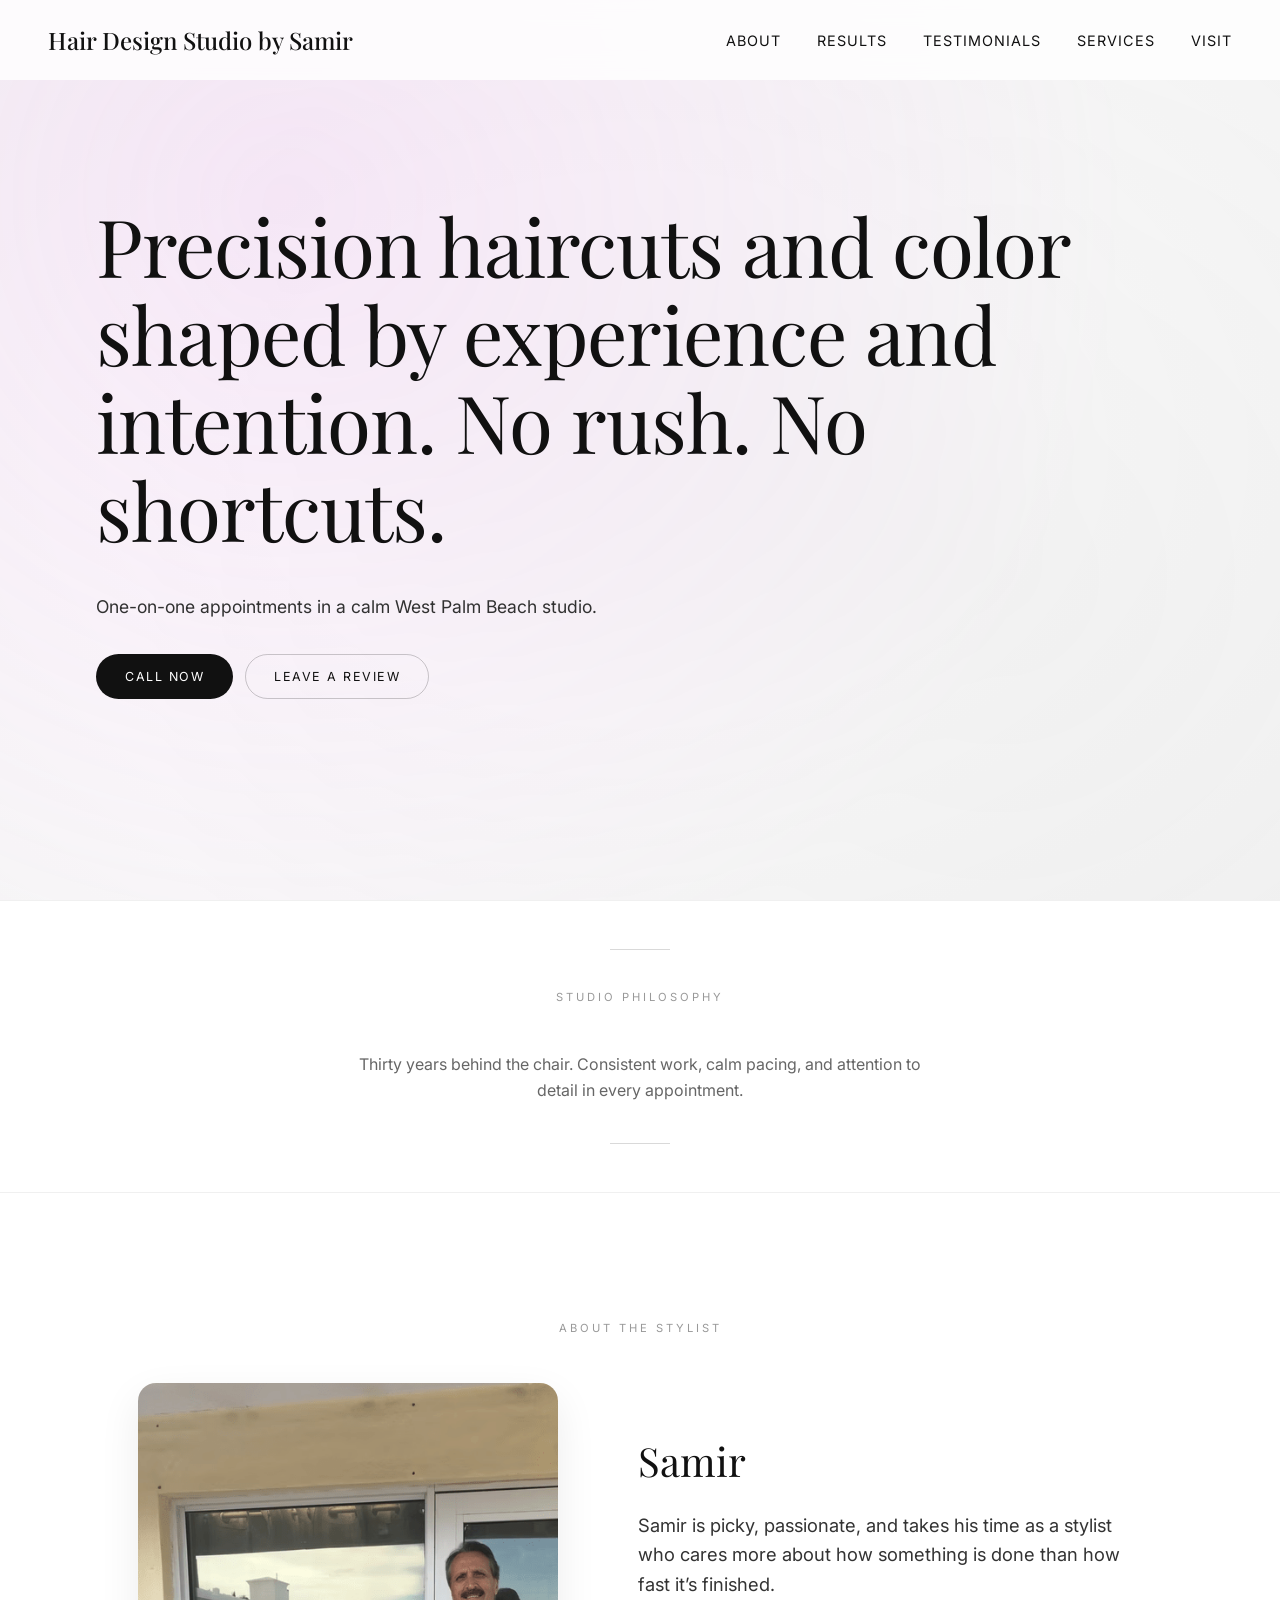
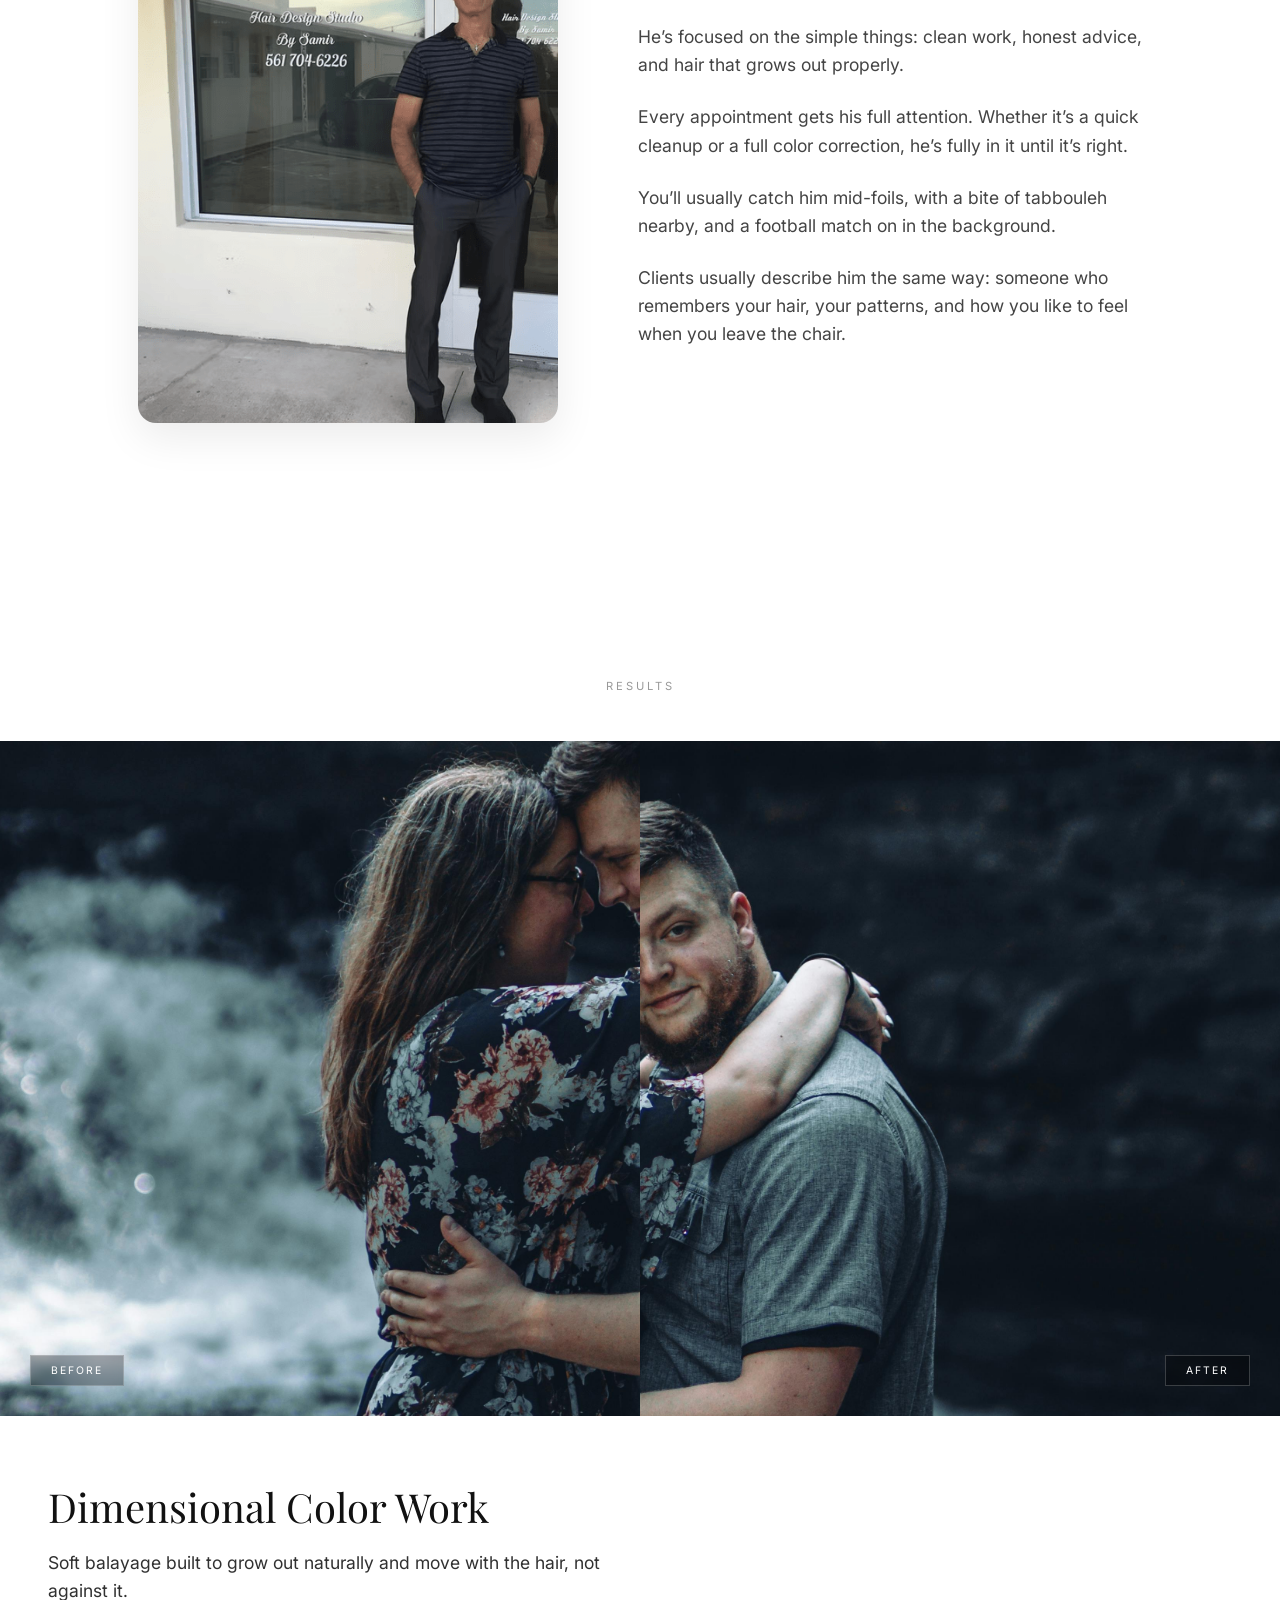
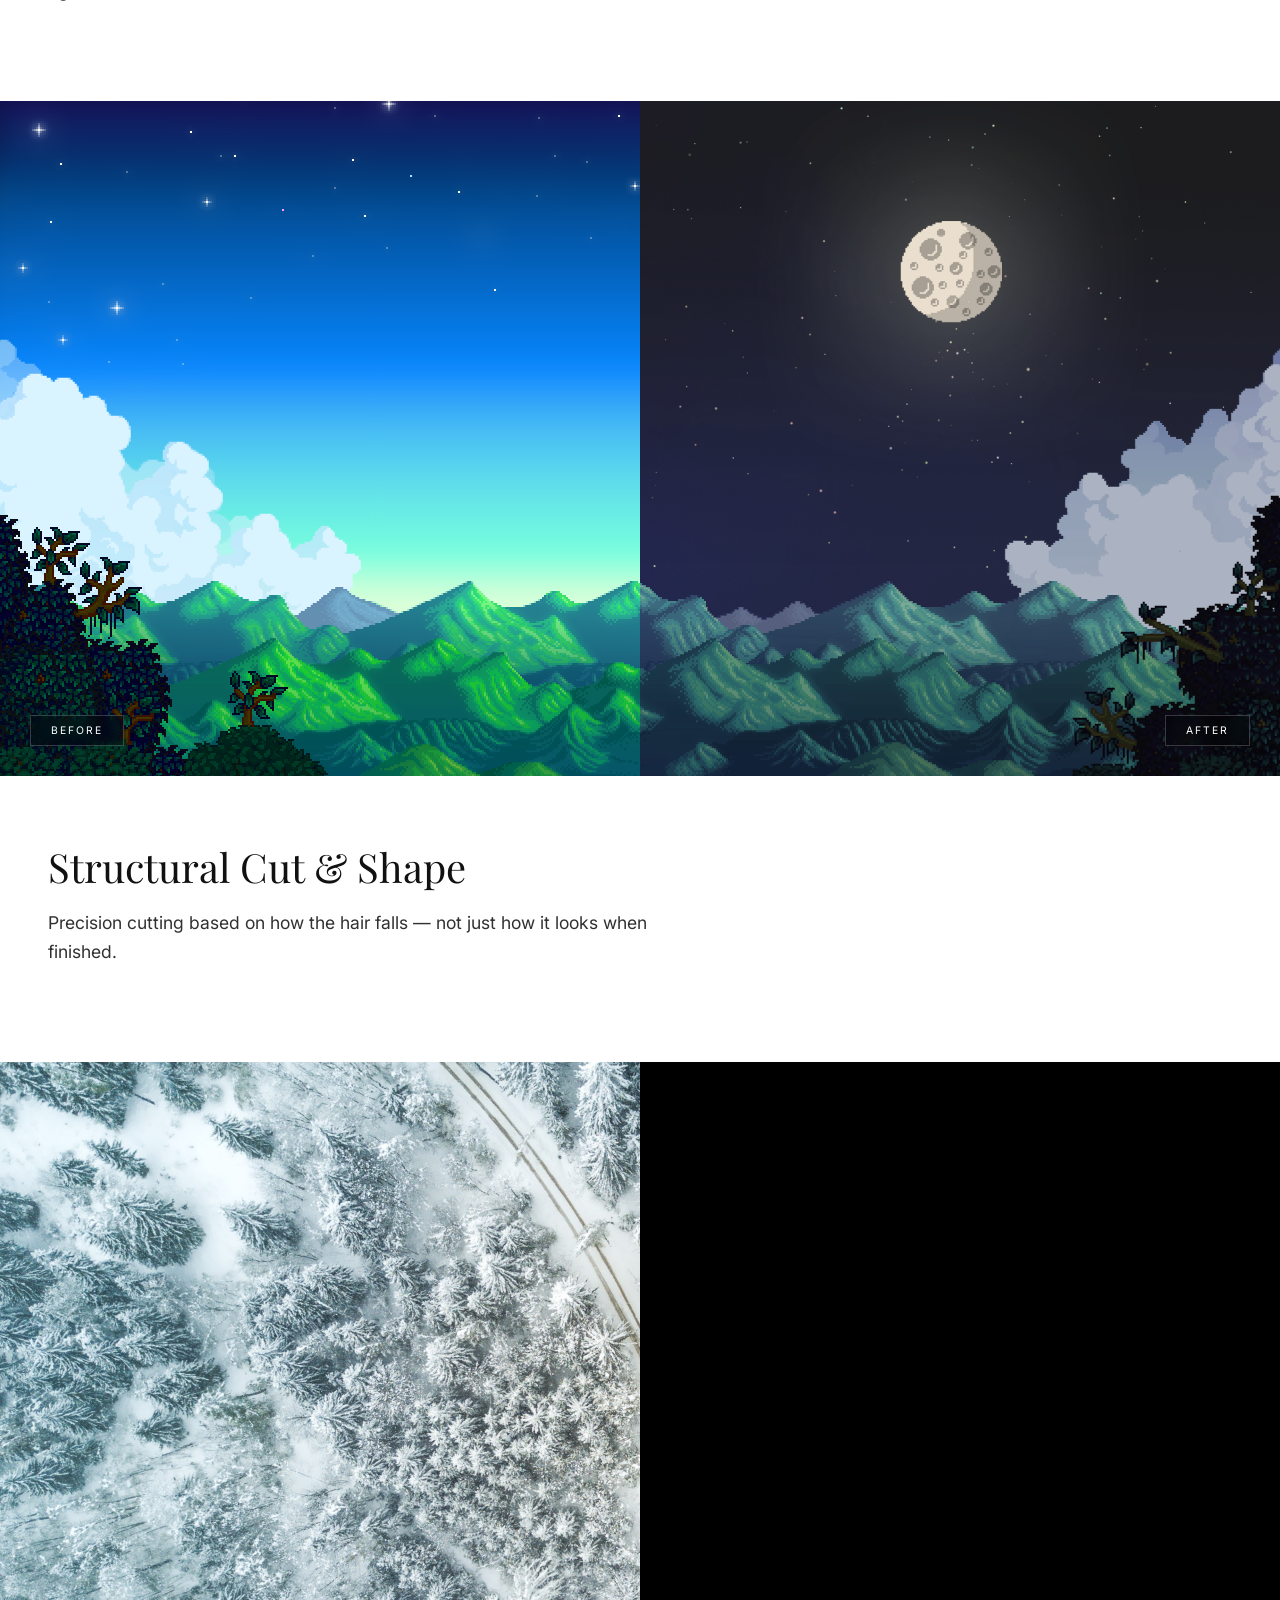
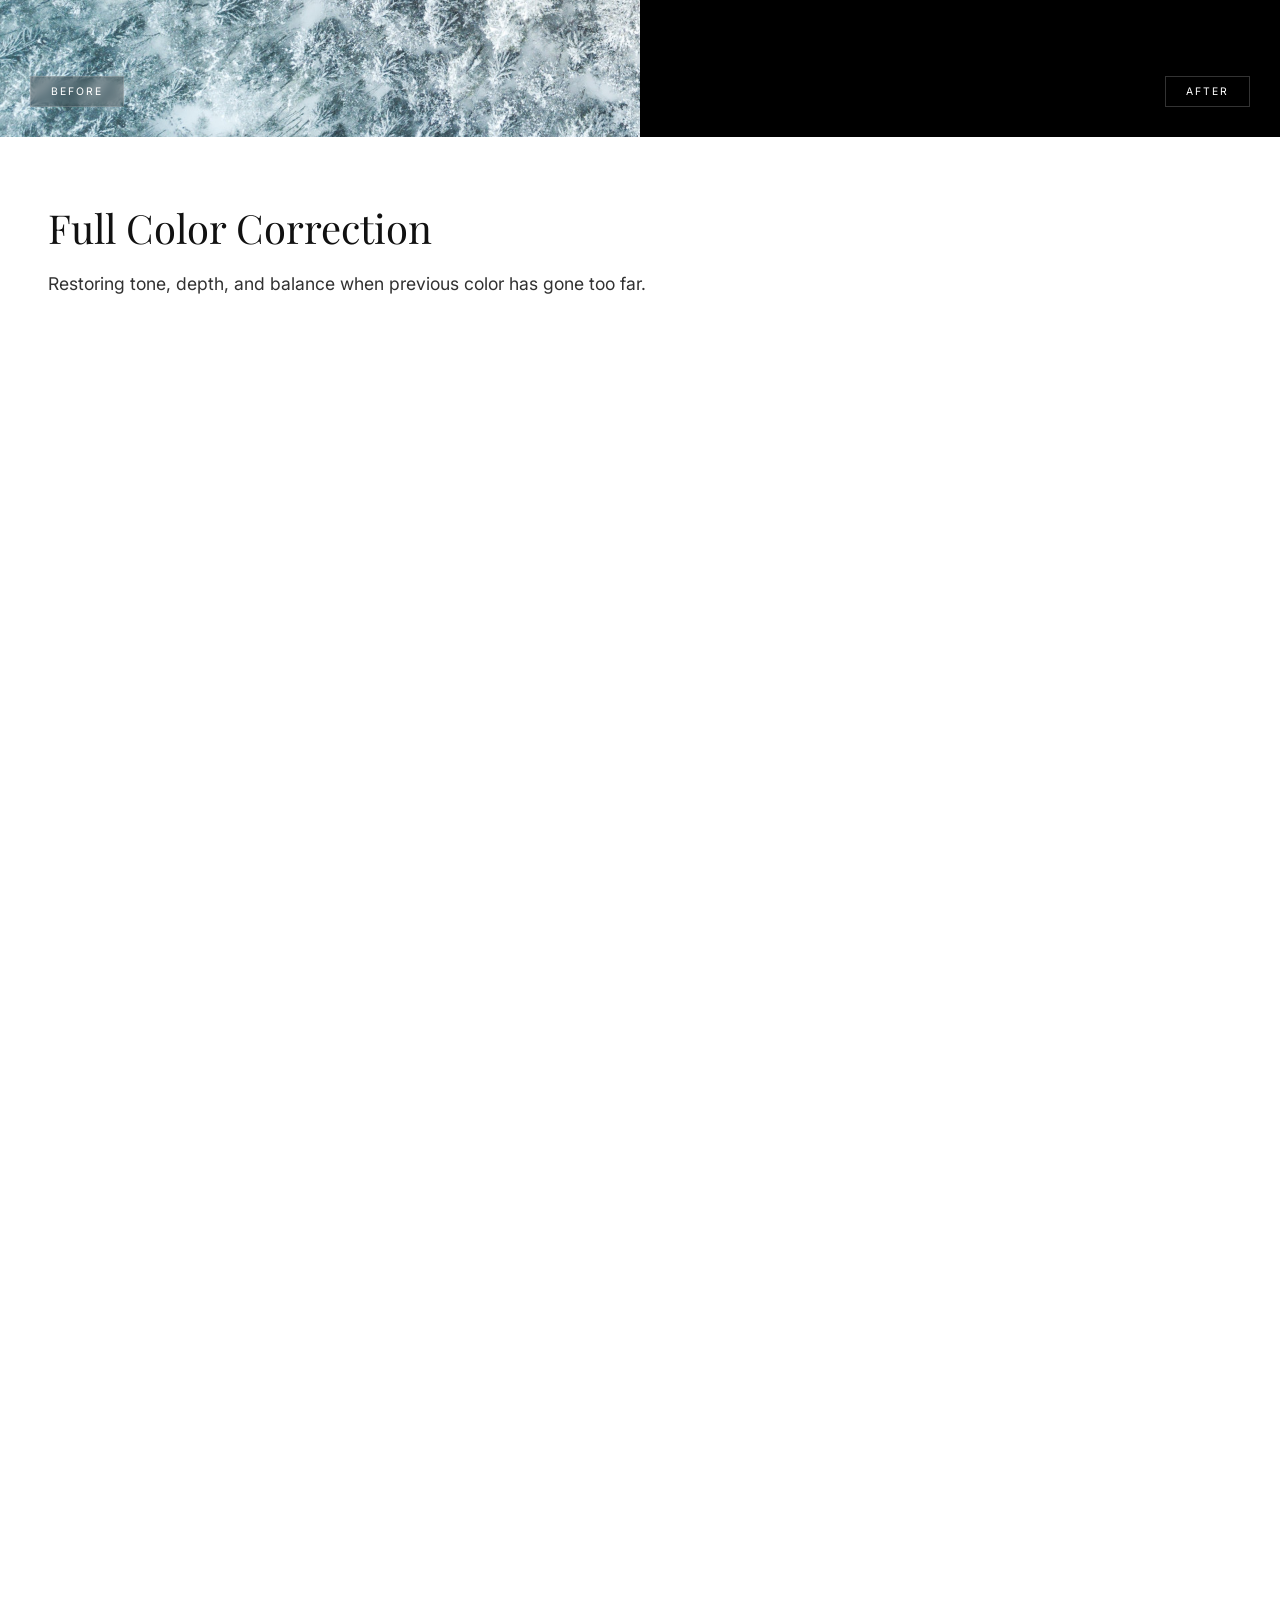
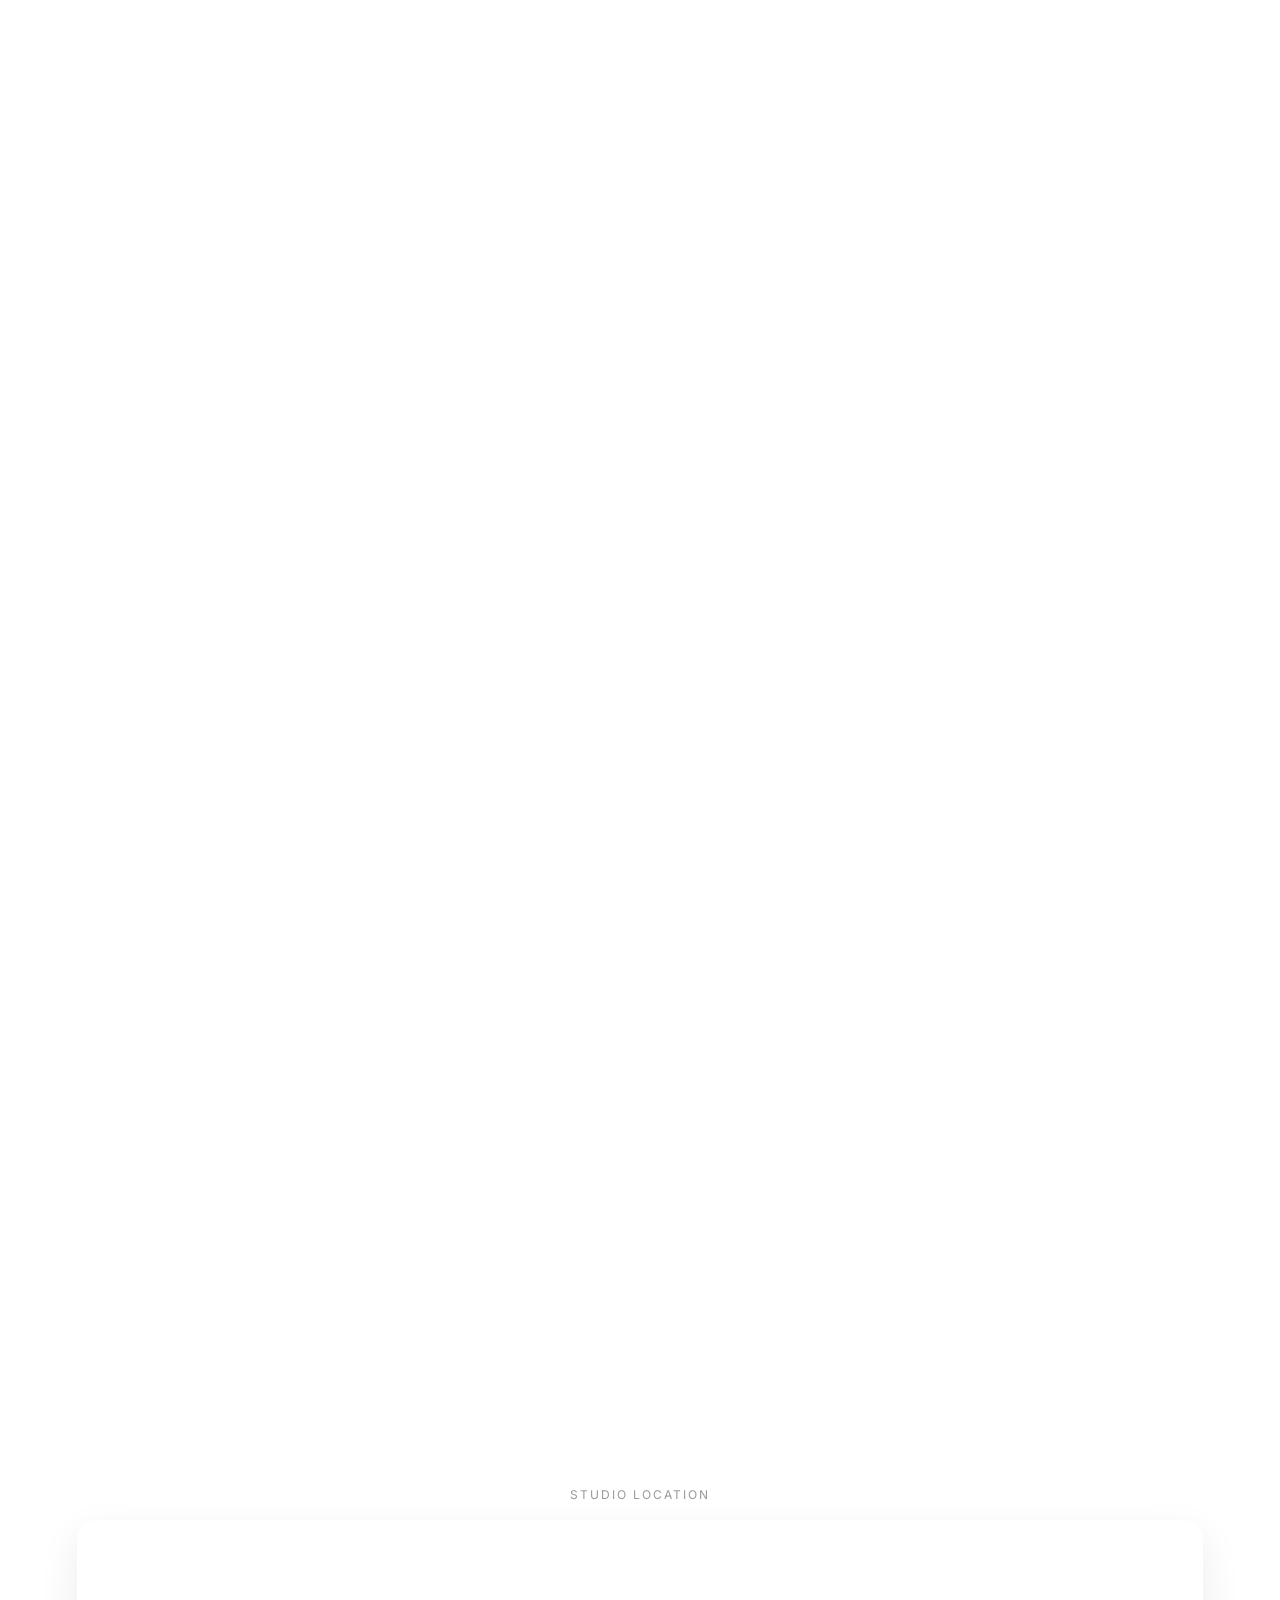
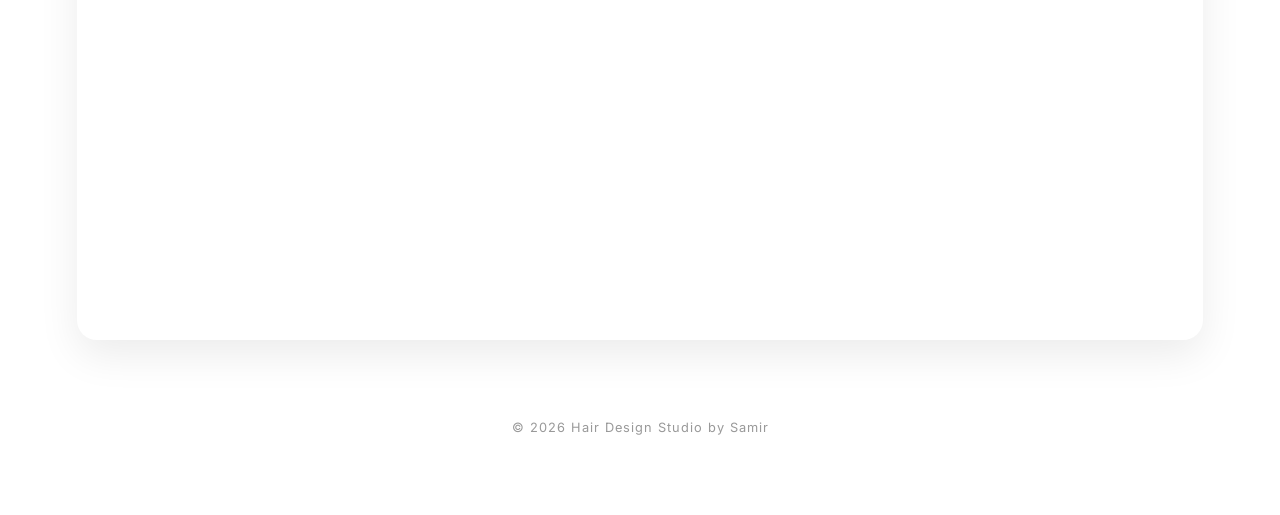
==== index.html @ ad0797c4 "Updated styling, formatting, language, SEO effect- iveness, added photos, organized files, and more" ====
<!DOCTYPE html>
<html lang="en">
<head>
    <meta charset="UTF-8">
    <meta name="viewport" content="width=device-width, initial-scale=1.0">
    <meta name="description" content="Private hair salon in West Palm Beach. Precision cuts, color, and highlights by Samir — by appointment only. Call (561) 704-6226.">
    <meta property="og:title" content="Hair Design Studio by Samir">
    <meta property="og:description" content="Precision haircuts and color in West Palm Beach">
    <meta property="og:image" content="https://yourdomain.com/assets/icons/android-chrome-512x512.png"> <!-- ADD DOMAIN -->
    <meta property="og:type" content="website">
    <title>Hair Design Studio by Samir</title>
    <link rel="stylesheet" href="styles.css">
    <link rel="icon" href="/assets/favicon.ico" type="image/x-icon">
    <link href="https://fonts.googleapis.com/css2?family=Inter:wght@300;400;500&family=Playfair+Display:wght@400;500&display=swap" rel="stylesheet">

    <script type="application/ld+json">
    {
        "@context": "https://schema.org",
        "@type": "HairSalon",
        "name": "Hair Design Studio by Samir",
        "image": "https://yourdomain.com/assets/images/hero.jpg",
        "address": {
            "@type": "PostalAddress",
            "streetAddress": "7000 S Dixie Hwy, Suite 7",
            "addressLocality": "West Palm Beach",
            "addressRegion": "FL",
            "postalCode": "33405",
            "addressCountry": "US"
        },
        "telephone": "+1-561-704-6226",
        "openingHours": "Tu-Sa 10:00-19:00",
        "priceRange": "$$"
    }
    </script>

    <!-- Google Analytics -->
    <script async src="https://www.googletagmanager.com/gtag/js?id=G-XXXXXXX"></script>   <!-- After creating doman find G-ID to track analytics -->
    <script>
        window.dataLayer = window.dataLayer || [];
        function gtag(){dataLayer.push(arguments);}
        gtag('js', new Date());
        gtag('config', 'G-XXXXXXX'); /* After creating doman find G-ID to track analytics */
    </script>
</head>
<body>

<header>
    <div class="logo">
      <a href="#" id="logo-link">Hair Design Studio by Samir</a>
    </div>
    <nav>
        <a href="#about-samir">About</a> <!-- About -->
        <a href="#work">Results</a> <!-- Work -->
        <a href="#testimonials">Testimonials</a> <!-- Clients -->
        <a href="#services">Services</a> <!-- What he does -->
        <a href="#contact">Visit</a> <!-- Contact -->
        
    </nav>
</header>

<section class="hero editorial">
    <div class="hero-content">
        <h1>Precision haircuts and color shaped by experience and intention. No rush. No shortcuts.</h1>

        <p>One-on-one appointments in a calm West Palm Beach studio.</p>

        <div class="hero-buttons">
            <a href="tel:15617046226" onclick="gtag('event','call_click');" class="primary">Call Now</a>
            <a href="https://search.google.com/local/writereview?placeid=ChIJHWKTm0LX2IgRBeOFu_iyrg4" onclick="gtag('event','review_click');" class="secondary">Leave a Review</a>
        </div>
    </div>
</section>

<section class="trust-line">
    <div class="content-wrapper">
        <span class="section-subtitle">Studio Philosophy</span>
        <p>
            Thirty years behind the chair. Consistent work, calm pacing, and attention to detail in every appointment.
        </p>
    </div>
</section>

<section id="about-samir" class="editorial-text about-samir">
    <div class="content-wrapper">

        <span class="section-subtitle">About the Stylist</span>
        <div class="about-grid">

            <!-- IMAGE -->
            <div class="about-image">
                <img src="assets/images/samir-storefront.webp" alt="Samir Hair Design Studio storefront exterior">
            </div>

            <!-- TEXT -->
            <div class="about-text">
                <h2>Samir</h2>

                <p>Samir is picky, passionate, and takes his time as a stylist who cares more about how something is done than how fast it’s finished.</p>

                <p>He’s focused on the simple things: clean work, honest advice, and hair that grows out properly.</p>

                <p>Every appointment gets his full attention. Whether it’s a quick cleanup or a full color correction, he’s fully in it until it’s right.</p>

                <p>You’ll usually catch him mid-foils, with a bite of tabbouleh nearby, and a football match on in the background.</p>

                <p>Clients usually describe him the same way: someone who remembers your hair, your patterns, and how you like to feel when you leave the chair.</p>
            </div>
        </div>
    </div>
</section>


<section id="work">

    <div class="transform-card">
        <span class="section-subtitle">Results</span>
        <div class="reveal">
            <div class="comparison-box">
                <span class="label">Before</span>
                <img src="assets/images/before.jpg" alt="Before hair color correction in West Palm Beach salon"> 
            </div>
            
            <div class="comparison-box">
                <span class="label">After</span>
                <img src="assets/images/after.jpg" alt="After balayage and dimensional hair color by West Palm Beach stylist"> 
            </div>
        </div>
        <div class="card-text">
        <h2>Dimensional Color Work</h2>
        <p>Soft balayage built to grow out naturally and move with the hair, not against it.</p>
      </div>
    </div>

    <div class="transform-card">
        <div class="reveal">
            <div class="comparison-box">
                <span class="label">Before</span>
                <img src="assets/images/before2.png" alt="Before precision haircut at West Palm Beach private hair studio"> 
            </div> 
            <div class="comparison-box">
                <span class="label">After</span>
                <img src="assets/images/after2.png" alt="Precision layered haircut styled in private salon West Palm Beach">
            </div>
        </div>
        <div class="card-text">
            <h2>Structural Cut & Shape</h2>
            <p>Precision cutting based on how the hair falls — not just how it looks when finished.</p>
        </div>
    </div>

    <div class="transform-card">
        <div class="reveal">
            <div class="comparison-box">
                <span class="label">Before</span>
                <img src="assets/images/before3.jpg" alt="Before full hair color correction transformation at hair salon for men and women."> 
            </div>
            <div class="comparison-box">
                <span class="label">After</span>
                <img src="assets/images/after3.jpeg" alt="Full hair color correction transformation with restored tone and shine">
            </div>
        </div>
        <div class="card-text">
            <h2>Full Color Correction</h2>
            <p>Restoring tone, depth, and balance when previous color has gone too far.</p>
        </div>
    </div>

</section>

<section id="testimonials" class="testimonials">
    <div class="content-wrapper">
        <span class="section-subtitle">Client Experience</span>
        
        <div class="testimonial-grid">
    
            <blockquote class="testimonial-featured">
                <p>"I have been going to Samir for over 13 years. I am always given 100% of his attention — I never feel like just another client. He has incredible attention to detail and truly cares about every person who sits in his chair."</p>
                <cite>— Karen K.</cite>
            </blockquote>

            <blockquote class="testimonial-item">
                <p>"My hair has never looked better. A true colorist — my highlights are always perfect."</p>
                <cite>— Carla D.</cite>
            </blockquote>

            <blockquote class="testimonial-item">
                <p>"Samir is really the best. His attention to detail is unmatched. Simply the best haircut."</p>
                <cite>— C. Sch</cite>
            </blockquote>

        </div>

        <div class="testimonial-actions">
            <a href="https://search.google.com/local/writereview?placeid=ChIJHWKTm0LX2IgRBeOFu_iyrg4" onclick="gtag('event','review_click');" target="_blank" class="review-btn">
                Write a Review
            </a>
        </div>
    </div>
</section>

<section id="services" class="editorial-text">
    <div class="content-wrapper">

        <span class="section-subtitle">Services</span>
        <h2>The Menu</h2>
        <p class="services-intro">
            Everything from a quick cleanup to a full color transformation — priced honestly, done properly.
        </p>

        <div class="service-grid">

            <div class="service-block">
                <h3>Cutting</h3>
                <p>Men's haircut — $30</p>
                <p>Women's haircut — from $35</p>
                <p>Bang trim — $15</p>
            </div>

            <div class="service-block">
                <h3>Color</h3>
                <p>One-process color — from $60</p>
                <p>Partial highlights — from $50</p>
                <p>Full highlights — from $90</p>
                <p>Toner — priced separately</p>
            </div>

            <div class="service-block">
                <h3>Styling</h3>
                <p>Blow-dry — from $25</p>
                <p>Flat iron — from $35</p>
            </div>

            <div class="service-block">
                <h3>Treatments</h3>
                <p>Botox treatment — from $95 <span style="color:#888; font-size:0.9rem;">(formaldehyde-free)</span></p>
            </div>

        </div>

    </div>
</section>

<section id="contact" class="editorial-text">
    <div class="content-wrapper contact-grid">

        <div class="contact-left">
            <h2>Visit the Studio</h2>

            <p>By Appointment Only.</p>

            <p>7000 S Dixie Hwy, Suite 7, West Palm Beach, FL</p>

            <div class="buttons">
                <a href="tel:15617046226" onclick="gtag('event','call_click');" class="primary">Call: (561) 704-6226</a>
                <a href="sms:15617046226" onclick="gtag('event','text_click');" class="secondary">Text</a>
            </div>

        </div>

        <div class="contact-right">
            <h3>Hours</h3>
            <p>
                Tuesday–Saturday: 10 AM – 7 PM<br>
                Sunday–Monday: Closed
            </p>
            <div class="buttons">
                <a href="https://maps.google.com/?q=7000+S+Dixie+Hwy+Suite+7+West+Palm+Beach+FL" onclick="gtag('event','directions_click');" target="_blank" class="secondary">Directions</a>
            </div>
        </div>

    </div>
</section>

<div class="map">
    <p class="map-label">Studio Location</p>
    <iframe 
        src="https://www.google.com/maps?q=7000+S+Dixie+Hwy+Suite+7+West+Palm+Beach+FL&output=embed"
        width="100%" 
        height="300" 
        style="border:0;" 
        loading="lazy"
        allowfullscreen
        referrerpolicy="no-referrer-when-downgrade"
        allow="fullscreen">
    </iframe>
</div>

<div class="seo-text">
    <p>
        Hair salon in West Palm Beach specializing in precision haircuts, balayage, highlights, color correction, and one-on-one private appointments. Serving clients looking for natural color, long-lasting haircuts, and personalized styling.
    </p>
</div>

<footer>
    © 2026 Hair Design Studio by Samir
    <!-- <a href="https://instagram.com/YOURHANDLE" target="_blank" class="social-link">Instagram</a> -->
</footer>

<script src="script.js"></script>

<script>
    let tracked = {};
    window.addEventListener('scroll', () => {
        const pct = Math.round((window.scrollY / (document.body.scrollHeight - window.innerHeight)) * 100);
        [25, 50, 75, 90].forEach(milestone => {
            if (pct >= milestone && !tracked[milestone]) {
                tracked[milestone] = true;
                gtag('event', 'scroll_depth', { depth: milestone });
            }
        });
    });
</script>

</body>
</html>
---- styles.css ----
/* ================================
   1. RESET & BASE
================================ */

* {
    margin: 0;
    padding: 0;
    box-sizing: border-box;
}

body {
    font-family: 'Inter', sans-serif;
    background: #fff;
    color: #111;
    overflow-x: hidden;
}

html {
    scroll-behavior: smooth;
}

.seo-text {
    position: absolute;
    left: -9999px;
    width: 1px;
    height: 1px;
    overflow: hidden;
}


/* ================================
   2. DESIGN TOKENS & CSS VARIABLES
================================ */

:root {
    /* Spacing scale */
    --space-1: 0.25rem;
    --space-2: 0.5rem;
    --space-3: 0.75rem;
    --space-4: 1rem;
    --space-5: 1.5rem;
    --space-6: 2rem;
    --space-7: 3rem;
    --space-8: 4rem;
    --space-9: 6rem;
    --space-10: 8rem;
    --space-11: 10rem;

    /* Content widths */
    --container-sm: 700px;
    --container-md: 1100px;
    --container-lg: 1400px;

    /* Borders & shadows */
    --border-light: rgba(0,0,0,0.06);
    --shadow-soft: 0 8px 25px rgba(0,0,0,0.05);
    --shadow-medium: 0 15px 40px rgba(0,0,0,0.08);

    /* Section rhythm */
    --section-y: var(--space-10);
}


/* ================================
   3. TYPOGRAPHY
================================ */

h1 {
    font-family: 'Playfair Display', serif;
    font-weight: 400;
    font-size: clamp(2.5rem, 8vw, 5rem);
    line-height: 1.1;
    letter-spacing: -1px;
    margin-bottom: 2.5rem;
}

h2 {
    font-family: 'Playfair Display', serif;
    font-weight: 400;
    font-size: 2.5rem;
    margin-bottom: 1rem;
}

p {
    color: #313131;
    line-height: 1.6;
    font-size: 1.1rem;
}


/* ================================
   4. LAYOUT UTILITIES
================================ */

.content-wrapper {
    padding: 0 var(--space-7);
    max-width: var(--container-md);
    margin: 0 auto;
}

section {
    padding: var(--section-y) 0;
    opacity: 0;
    transform: translateY(20px);
    transition: all 0.8s ease;
}

section.in-view {
    opacity: 1;
    transform: translateY(0);
}

.section-subtitle {
    display: block;
    text-align: center;
    width: 100%;
    font-size: 0.7rem;
    text-transform: uppercase;
    letter-spacing: 3px;
    color: #999;
    margin-bottom: 3rem;
}


/* ================================
   5. BUTTONS
================================ */

.buttons {
    margin-top: 2.5rem;
    display: flex;
    align-items: center;
    gap: 12px;
    flex-wrap: wrap;
}

.buttons a {
    padding: 14px 32px;
    border-radius: 40px;
    font-size: 0.85rem;
    text-transform: uppercase;
    letter-spacing: 1px;
    text-decoration: none;
    transition: all 0.3s ease;
}

.primary {
    background: #111;
    color: #fff;
}

.primary:hover {
    background: #333;
}

.secondary {
    border: 1px solid #111;
    color: #111;
}

.secondary:hover {
    background: #111;
    color: #fff;
}

.review-btn {
    text-decoration: none;
    color: #111;
    font-size: 0.8rem;
    text-transform: uppercase;
    letter-spacing: 1px;
    border-bottom: 1px solid #111;
    padding-bottom: 5px;
    transition: opacity 0.3s ease;
}

.review-btn:hover {
    opacity: 0.5;
}

.social-link {
    display: inline-block;
    margin-top: 2rem;
    font-size: 0.8rem;
    text-transform: uppercase;
    letter-spacing: 2px;
    color: #111;
    text-decoration: none;
    border-bottom: 1px solid #111;
    padding-bottom: 5px;
    transition: opacity 0.3s ease;
}

.social-link:hover {
    opacity: 0.5;
}


/* ================================
   6. HEADER & NAVIGATION
================================ */

header {
    position: fixed;
    width: 100%;
    padding: 1.5rem 3rem;
    display: flex;
    justify-content: space-between;
    align-items: center;
    background: rgba(255,255,255,0.8);
    backdrop-filter: blur(12px);
    z-index: 100;
}

.logo {
    font-family: 'Playfair Display', serif;
    font-size: 1.5rem;
    font-weight: 500;
}

.logo a {
    text-decoration: none;
    color: inherit;
    transition: opacity 0.3s ease;
}

.logo a:hover {
    opacity: 0.7;
}

nav a {
    margin-left: 2rem;
    text-decoration: none;
    color: #111;
    font-size: 0.9rem;
    text-transform: uppercase;
    letter-spacing: 1px;
    position: relative;
}

nav a::after {
    content: "";
    position: absolute;
    width: 0%;
    height: 1px;
    bottom: -4px;
    left: 0;
    background: black;
    transition: width 0.3s ease;
}

nav a:hover::after {
    width: 100%;
}


/* ================================
   7. HERO SECTION
================================ */

.hero {
    height: 100vh;
    display: flex;
    align-items: center;
    position: relative;
    color: #111;
    background: #fff;
    overflow: hidden;
    opacity: 1;
}

.hero::before {
    content: "";
    position: absolute;
    width: 140%;
    height: 140%;
    top: -20%;
    left: -20%;
    background:
        radial-gradient(
            circle at 30% 30%,
            rgba(201, 97, 207, 0.14),
            transparent 55%
        ),
        radial-gradient(
            circle at 70% 60%,
            rgba(0, 0, 0, 0.05),
            transparent 60%
        );
    animation: drift 14s ease-in-out infinite alternate;
    filter: blur(20px);
    pointer-events: none;
}

@keyframes drift {
    0%   { transform: translate(-2%, -1%) scale(1); }
    100% { transform: translate(3%, 2%) scale(1.05); }
}

.hero.editorial {
    background:
        linear-gradient(#fff, #fff),
        linear-gradient(180deg, rgba(0,0,0,0.04), transparent 40%);
}

.hero::after {
    content: "";
    position: absolute;
    inset: 0;
    background: radial-gradient(
        ellipse at center,
        transparent 40%,
        rgba(0,0,0,0.03) 100%
    );
    pointer-events: none;
}

.hero-content {
    position: relative;
    z-index: 2;
    padding-left: var(--space-9);
    max-width: var(--container-md);
}

.hero-buttons {
    margin-top: 2rem;
    display: flex;
    gap: 12px;
    flex-wrap: wrap;
}

.hero-buttons a {
    display: inline-flex;
    align-items: center;
    justify-content: center;
    padding: 14px 28px;
    border-radius: 999px;
    font-size: 0.78rem;
    text-transform: uppercase;
    letter-spacing: 1.5px;
    text-decoration: none;
    transition: all 0.35s ease;
    border: 1px solid transparent;
    position: relative;
}

.hero-buttons .primary {
    background: #111;
    color: #fff;
}

.hero-buttons .primary:hover {
    background: #000;
    transform: translateY(-1px);
}

.hero-buttons .secondary {
    background: transparent;
    color: #111;
    border: 1px solid rgba(0,0,0,0.2);
}

.hero-buttons .secondary:hover {
    border-color: rgba(0,0,0,0.5);
    background: rgba(0,0,0,0.03);
    transform: translateY(-1px);
}


/* ================================
   8. TRUST LINE (TAGLINE BAR)
================================ */

.trust-line {
    padding: 3rem 0;
    text-align: center;
    background: #fff;
    border-top: 1px solid rgba(0,0,0,0.06);
    border-bottom: 1px solid rgba(0,0,0,0.06);
}

.trust-line p {
    font-size: 1rem;
    line-height: 1.6;
    color: #666;
    font-weight: 400;
    max-width: 600px;
    margin: 0 auto;
}

.trust-line .content-wrapper {
    max-width: 720px;
    margin: 0 auto;
}

.trust-line::before {
    content: "";
    display: block;
    width: 60px;
    height: 1px;
    background: rgba(0,0,0,0.15);
    margin: 0 auto 2.5rem;
}

.trust-line::after {
    content: "";
    display: block;
    width: 60px;
    height: 1px;
    background: rgba(0,0,0,0.15);
    margin: 2.5rem auto 0;
}


/* ================================
   9. BEFORE/AFTER TRANSFORM CARDS
================================ */

.transform-card {
    margin: 0 auto var(--space-9);
}

.transform-card:hover {
    transform: translateY(-5px);
    transition: transform 0.4s ease;
}

.reveal {
    width: 100vw;
    height: 75vh;
    position: relative;
    left: 50%;
    right: 50%;
    margin-left: -50vw;
    margin-right: -50vw;
    display: flex;
    gap: 0;
    background-color: #000;
    overflow: hidden;
}

.comparison-box {
    position: relative;
    flex: 1;
    height: 100%;
    overflow: hidden;
    transition: flex 0.8s cubic-bezier(0.2, 1, 0.3, 1);
    will-change: flex;
}

.reveal img {
    position: absolute;
    top: 0;
    width: 100vw;
    height: 100%;
    object-fit: cover;
    transition: all 0.8s cubic-bezier(0.2, 1, 0.3, 1);
}

.comparison-box:first-child img {
    left: 0;
    object-position: left center;
}

.comparison-box:last-child img {
    right: 0;
    object-position: right center;
}

.comparison-box:hover {
    flex: 3;
}

.label {
    position: absolute;
    bottom: 30px;
    padding: 8px 20px;
    font-size: 0.65rem;
    text-transform: uppercase;
    letter-spacing: 2px;
    color: #fff;
    background: rgba(0, 0, 0, 0.3);
    backdrop-filter: blur(5px);
    z-index: 10;
    border: 1px solid rgba(255,255,255,0.2);
    pointer-events: none;
}

.comparison-box:first-child .label { left: 30px; }
.comparison-box:last-child .label  { right: 30px; }

.card-text {
    padding: var(--space-8) var(--space-7) 0;
    max-width: var(--container-sm);
}



/* ================================
   10. SERVICES SECTION
================================ */

#services {
    background: #fafafa;
    text-align: center;
}

#services h2 {
    margin-bottom: 2rem;
}

#services p {
    font-size: 1.1rem;
    margin-bottom: 0.5rem;
    color: #333;
}

.services-intro {
    max-width: 650px;
    margin: 1.5rem auto 5rem;
    color: #555;
}

.service-grid {
    display: grid;
    grid-template-columns: repeat(2, 1fr);
    gap: 3rem 4rem;
    max-width: 1000px;
    margin: 0 auto;
    text-align: center;
}

.service-block {
    background: transparent;
    padding: 0;
    box-shadow: none;
}

.service-block h3 {
    font-family: 'Playfair Display', serif;
    font-weight: 400;
    font-size: 1.4rem;
    margin-bottom: 1.5rem;
    letter-spacing: -0.2px;
}

.service-block p {
    font-size: 1rem;
    color: #444;
    margin-bottom: 0.7rem;
    padding-left: 0;
    position: relative;
}


/* ================================
   11. ABOUT SECTION
================================ */

#about-samir p {
    max-width: 720px;
    margin: 0 auto 1.5rem;
    color: #444;
}

#about-samir p:first-of-type {
    font-size: 1.15rem;
    color: #333;
}

.about-samir .about-grid {
    display: grid;
    grid-template-columns: 1fr 1.2fr;
    gap: 5rem;
    align-items: center;
    margin-top: 3rem;
}

.about-image {
    width: 100%;
    height: 640px;
    overflow: hidden;
    border-radius: 18px;
    box-shadow: var(--shadow-medium);
    position: relative;
}

.about-image img {
    width: 100%;
    height: 100%;
    object-fit: cover;
    object-position: center 10%;
    transform: scale(1.02);
    transition: transform 0.6s ease;
}

.about-image:hover img {
    transform: scale(1.03);
}

.about-text {
    max-width: 720px;
}

.about-text h2 {
    margin-bottom: 1.5rem;
}

.about-text p {
    margin-bottom: 1.4rem;
    max-width: 60ch;
}


/* ================================
   12. TESTIMONIALS SECTION
================================ */

.testimonials {
    background-color: #fafafa;
    text-align: center;
}

.testimonials .content-wrapper {
    max-width: 1400px;
    margin: 0 auto;
    padding: 0 4vw;
}

.testimonial-container {
    max-width: 900px;
    margin: 0 auto;
    padding: 0 6vw;
}

/* Featured testimonial */
.testimonial-featured {
    grid-column: 1 / -1;
    width: 100%;
    margin: 0 auto 2rem;
    padding: var(--space-7) var(--space-7);
    box-shadow: var(--shadow-medium);
    background: #fff;
    border-radius: 20px;
    text-align: center;
}

.testimonial-featured p {
    font-family: 'Playfair Display', serif;
    font-style: italic;
    font-size: clamp(1.8rem, 2vw, 2.8rem);
    line-height: 1.4;
    color: #111;
    margin-bottom: 1.5rem;
}

.testimonial-featured cite {
    font-size: 0.8rem;
    text-transform: uppercase;
    letter-spacing: 2px;
    color: #555;
}

/* Testimonial grid */
.testimonial-grid {
    display: grid;
    grid-template-columns: repeat(2, 1fr);
    gap: 2rem;
    max-width: 1400px;
    margin: 0 auto;
}

.testimonial-item {
    background: #fff;
    padding: 2.5rem;
    border-radius: 16px;
    text-align: left;
    box-shadow: var(--shadow-soft);
    transition: transform 0.3s ease;
}

.testimonial-item:hover {
    transform: translateY(-5px);
}

.testimonial-item p {
    font-family: 'Playfair Display', serif;
    font-style: italic;
    font-size: 1.3rem;
    line-height: 1.5;
    margin-bottom: 1.5rem;
    color: #111;
}

.testimonial-item cite {
    font-size: 0.8rem;
    text-transform: uppercase;
    letter-spacing: 2px;
    font-style: normal;
    color: #555;
}

.testimonial-actions {
    margin-top: 4rem;
}


/* ================================
   13. CONTACT SECTION
================================ */

.contact-grid {
    display: flex;
    flex-direction: column;
    align-items: center;
    text-align: center;
    gap: 2.5rem;
}

.contact-right p {
    color: #444;
    font-size: 1rem;
    line-height: 1.6;
}

.contact-right h3 {
    font-family: 'Playfair Display', serif;
    font-weight: 400;
    font-size: 2.5rem;
    margin-bottom: 1rem;
}

.buttons {
    justify-content: center;
}


/* ================================
   14. MAP
================================ */

.map {
    width: 100%;
    padding: 0 6vw;
    margin-top: 6rem;
}

.map-label {
    text-align: center;
    font-size: 0.75rem;
    letter-spacing: 2px;
    text-transform: uppercase;
    color: #999;
    margin-bottom: 1rem;
}

.map iframe {
    width: 100%;
    height: 420px;
    border: none;
    border-radius: 20px;
    display: block;
    box-shadow: var(--shadow-medium);
    filter: grayscale(1) contrast(1.05);
    transition: all 0.5s ease;
}

.map iframe:hover {
    filter: grayscale(0);
    transform: scale(1.01);
}


/* ================================
   15. FOOTER
================================ */

footer {
    text-align: center;
    padding: 5rem 0;
    font-size: 0.8rem;
    color: #999;
    letter-spacing: 1px;
}


/* ================================
   16. RESPONSIVE — MOBILE (≤768px)
================================ */

@media (max-width: 768px) {

    header {
        padding: 1rem 1.5rem;
    }

    nav {
        display: none;
    }

    .hero-content {
        padding: 0 1.5rem;
    }

    .sticky-call {
        bottom: 16px;
        right: 16px;
        padding: 12px 22px;
        font-size: 0.75rem;
    }

    section {
        padding: 5rem 0;
    }

    .card-text {
        padding: 2rem 1.5rem 0;
    }

    .content-wrapper {
        padding: 0 1.5rem;
    }

    .reveal {
        height: 60vh;
    }

    .about-samir .about-grid {
        grid-template-columns: 1fr;
        gap: 2.5rem;
    }

    .about-image {
        height: 360px;
    }

    .service-grid {
        grid-template-columns: 1fr;
    }

    .service-block {
        padding: 2rem;
    }

    .testimonial-grid {
        grid-template-columns: 1fr;
    }

    .contact-grid {
        grid-template-columns: 1fr;
        gap: 2rem;
    }
}
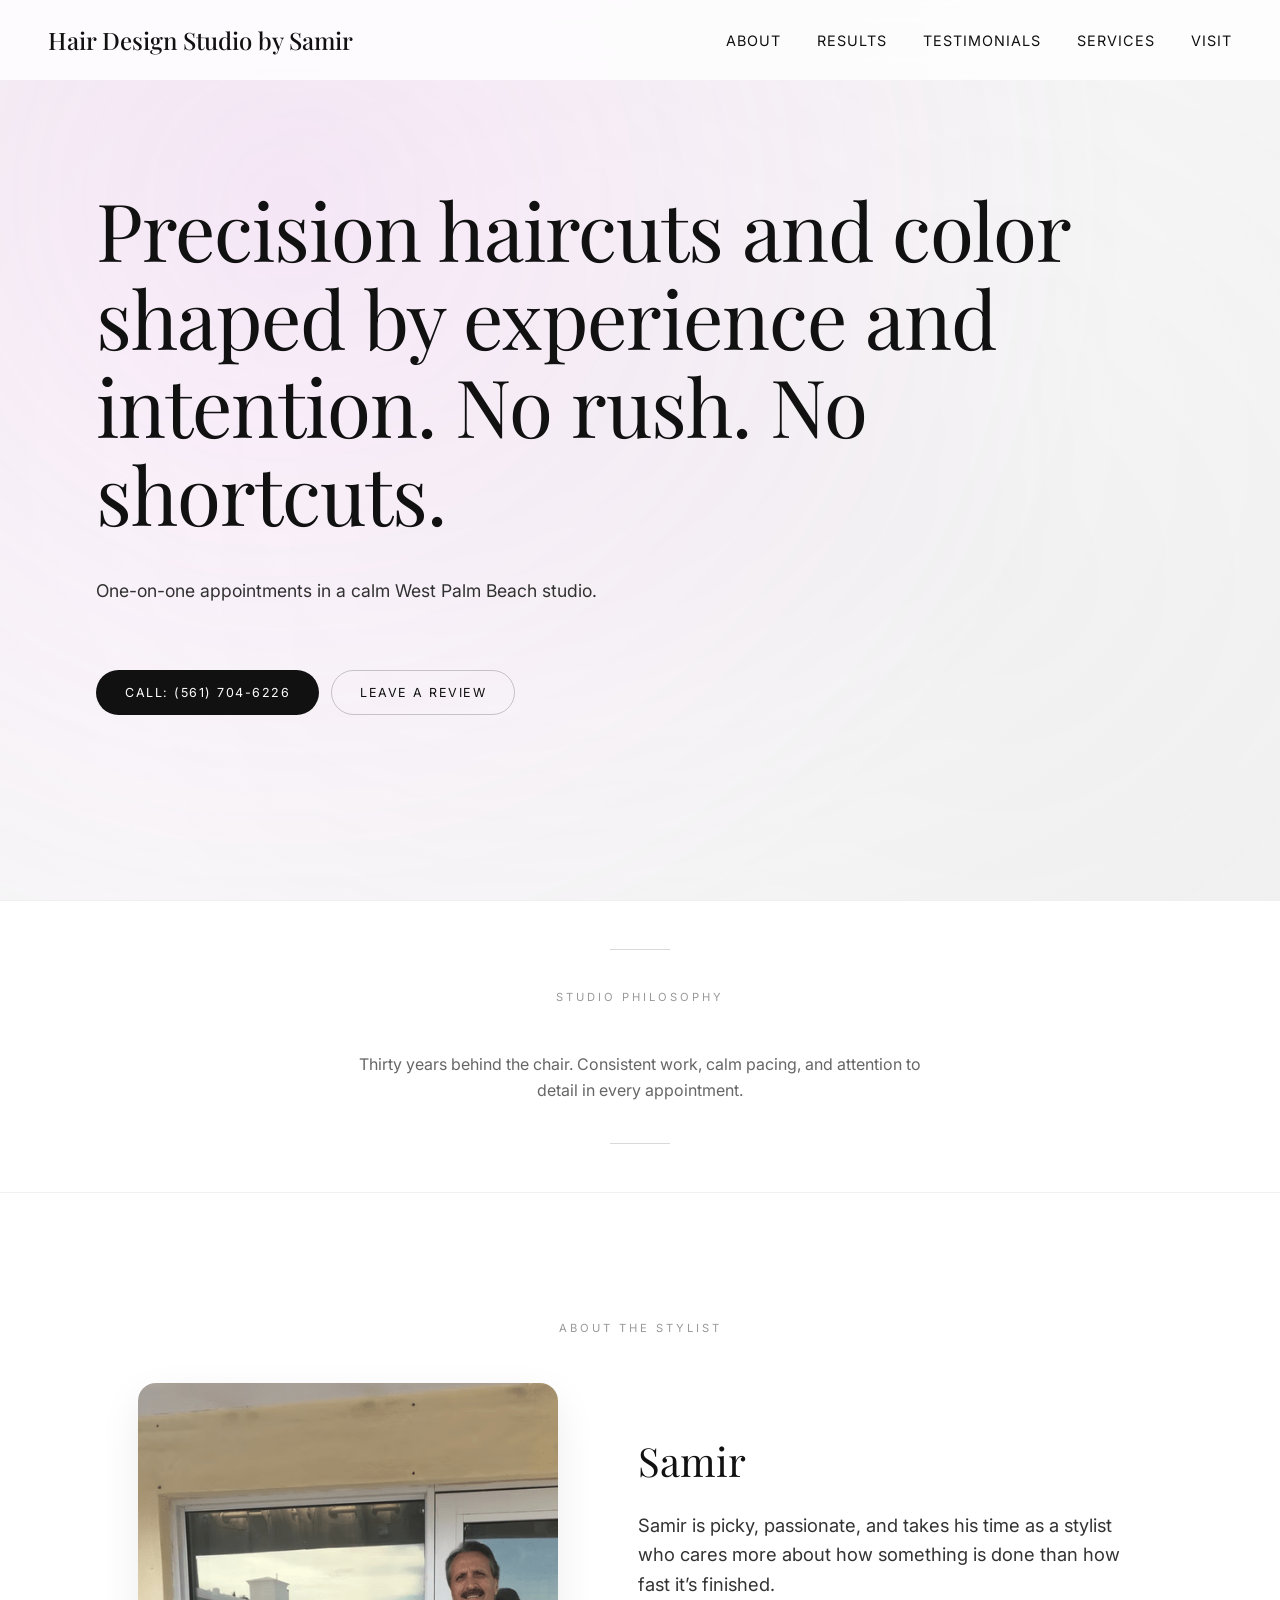
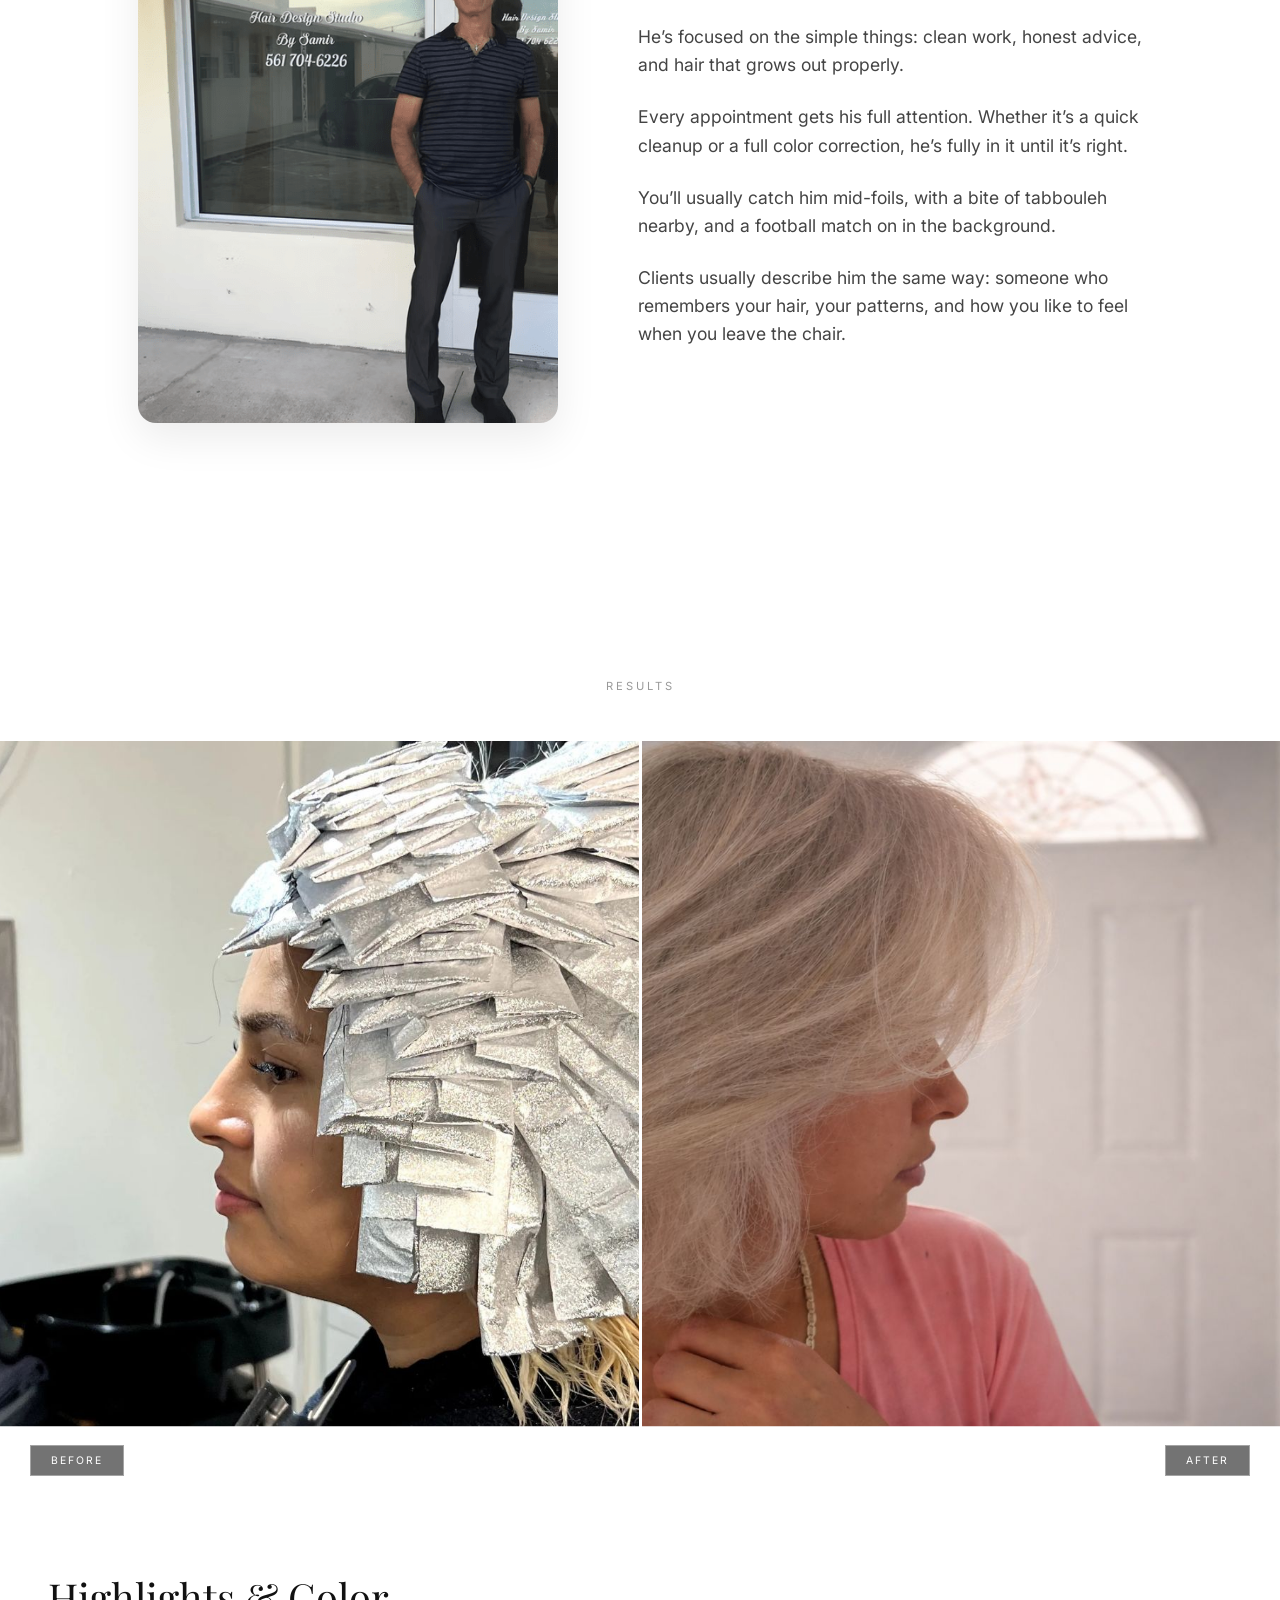
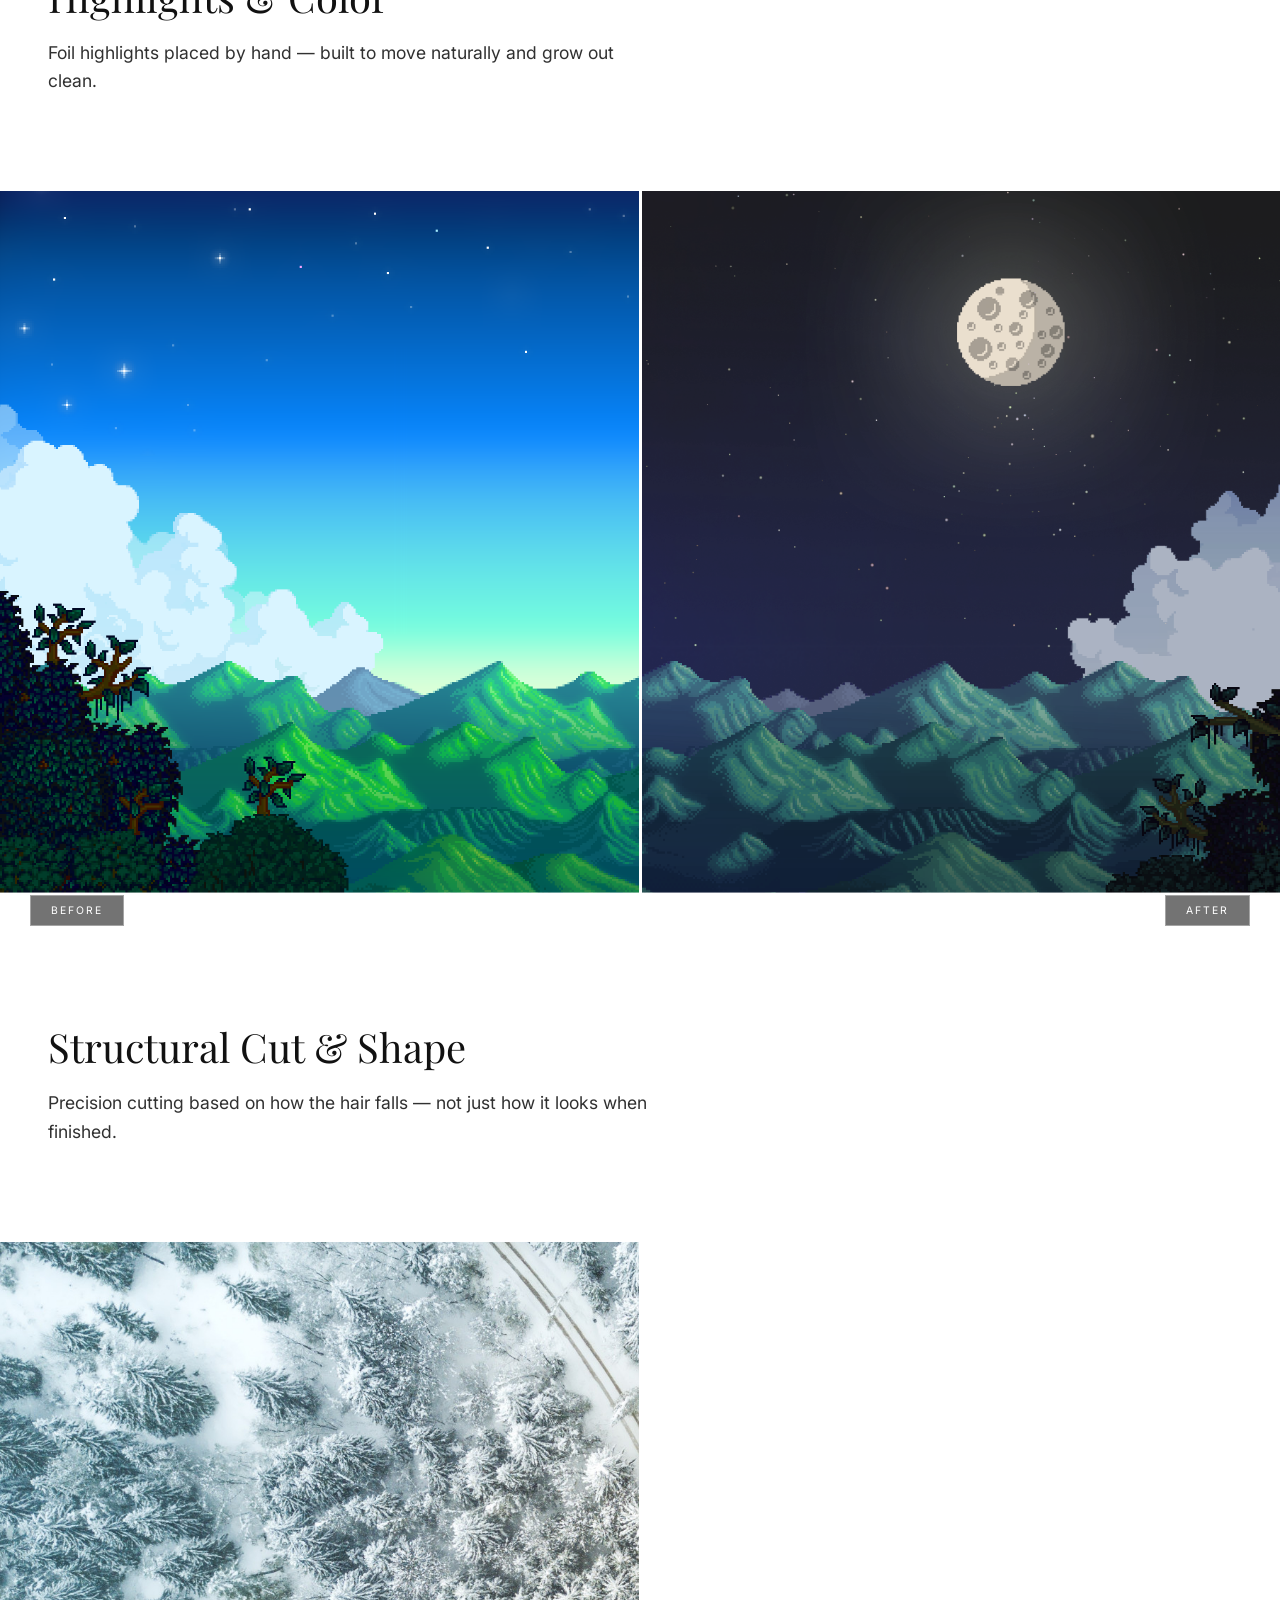
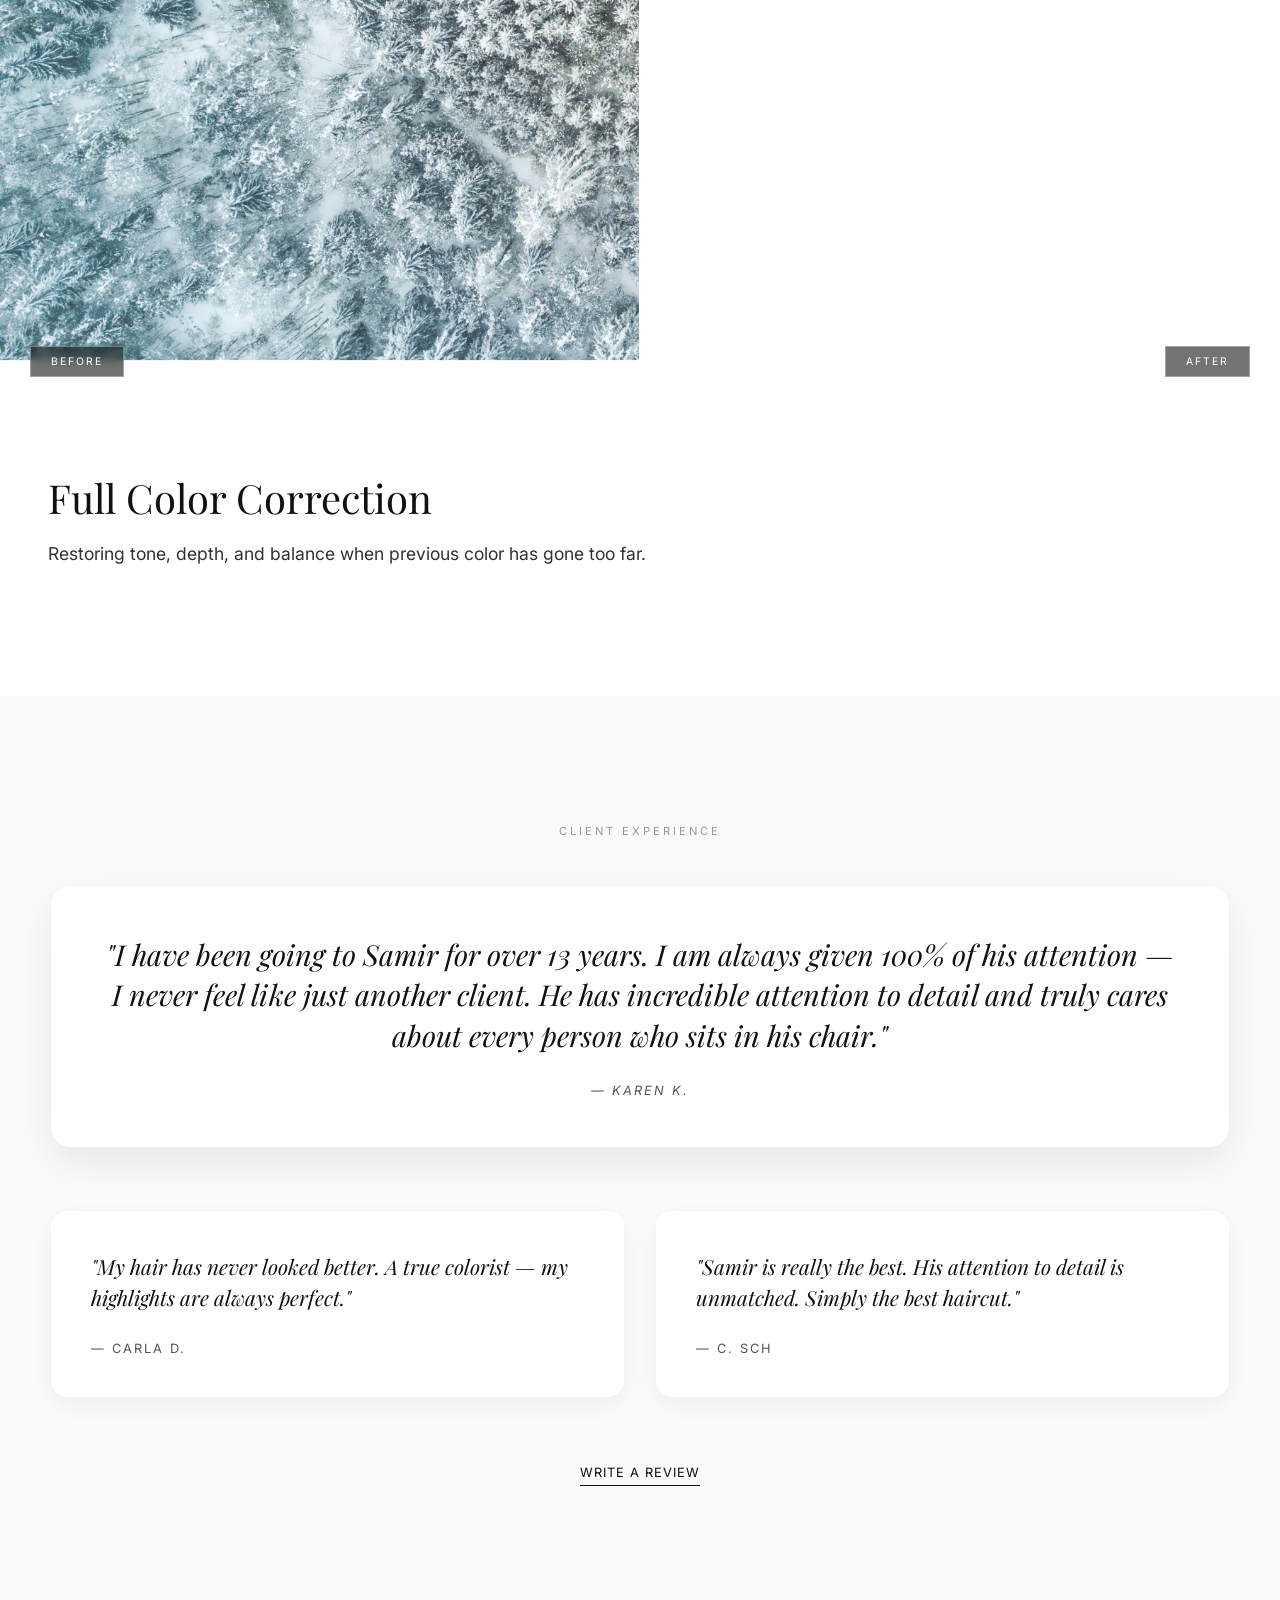
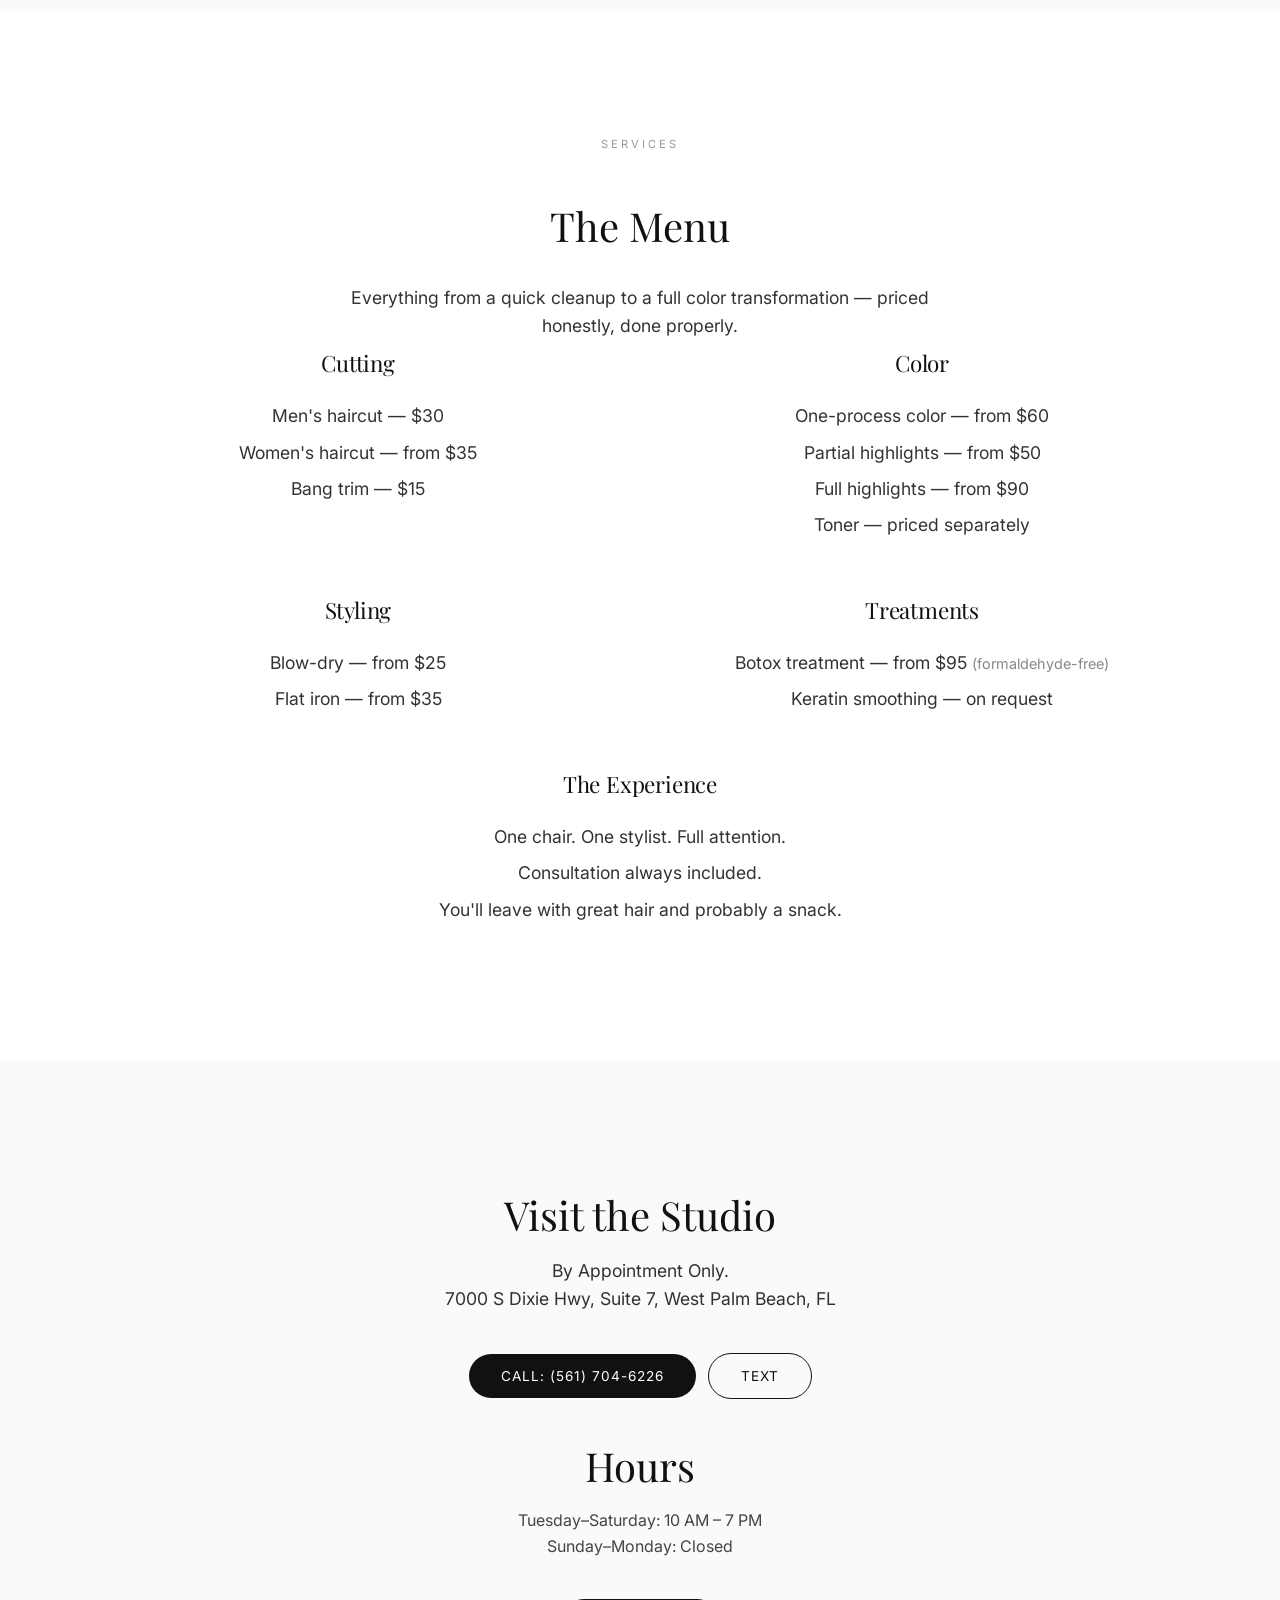
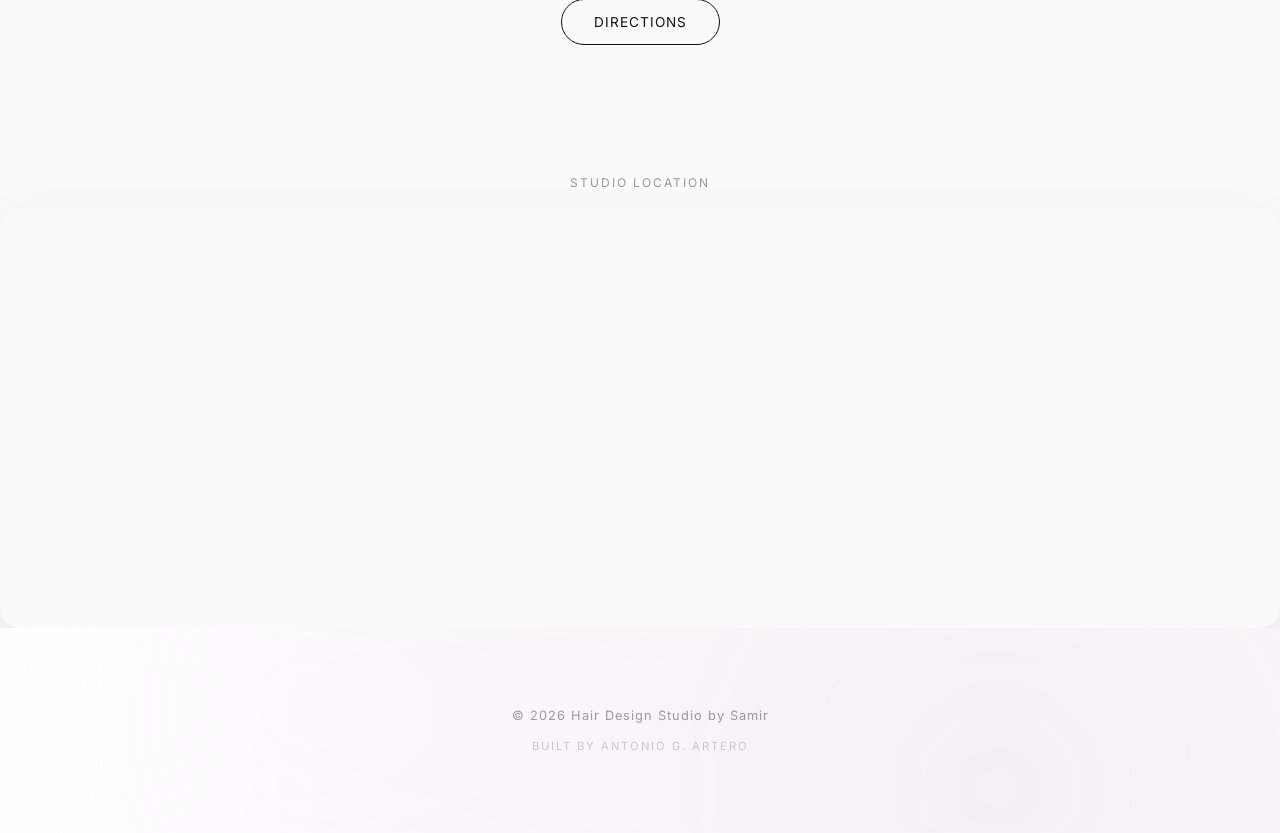
==== commit f0b3d3d4: "Fixed spacing issues on desktop and mobile, chang- ed styling and formatting, made site more readabl" ====
--- a/index.html
+++ b/index.html
@@ -6,7 +6,8 @@
     <meta name="description" content="Private hair salon in West Palm Beach. Precision cuts, color, and highlights by Samir — by appointment only. Call (561) 704-6226.">
     <meta property="og:title" content="Hair Design Studio by Samir">
     <meta property="og:description" content="Precision haircuts and color in West Palm Beach">
-    <meta property="og:image" content="https://yourdomain.com/assets/icons/android-chrome-512x512.png"> <!-- ADD DOMAIN -->
+    <meta property="og:image" content="https://hairdesignstudiobysamir.com/assets/images/samir-storefront.png"> 
+    <meta property="og:url" content="https://hairdesignstudiobysamir.com">
     <meta property="og:type" content="website">
     <title>Hair Design Studio by Samir</title>
     <link rel="stylesheet" href="styles.css">
@@ -18,7 +19,7 @@
         "@context": "https://schema.org",
         "@type": "HairSalon",
         "name": "Hair Design Studio by Samir",
-        "image": "https://yourdomain.com/assets/images/hero.jpg",
+        "image": "https://hairdesignstudiobysamir.com/assets/images/samir-storefront.png",
         "address": {
             "@type": "PostalAddress",
             "streetAddress": "7000 S Dixie Hwy, Suite 7",
@@ -31,6 +32,8 @@
         "openingHours": "Tu-Sa 10:00-19:00",
         "priceRange": "$$"
     }
+
+
     </script>
 
     <!-- Google Analytics -->
@@ -65,7 +68,7 @@
         <p>One-on-one appointments in a calm West Palm Beach studio.</p>
 
         <div class="hero-buttons">
-            <a href="tel:15617046226" onclick="gtag('event','call_click');" class="primary">Call Now</a>
+            <a href="tel:15617046226" onclick="gtag('event','call_click');" class="primary">Call: (561) 704-6226</a>
             <a href="https://search.google.com/local/writereview?placeid=ChIJHWKTm0LX2IgRBeOFu_iyrg4" onclick="gtag('event','review_click');" class="secondary">Leave a Review</a>
         </div>
     </div>
@@ -112,26 +115,26 @@
 
 <section id="work">
 
-    <div class="transform-card">
+    <div class="transform-card" id="card-1">
         <span class="section-subtitle">Results</span>
         <div class="reveal">
             <div class="comparison-box">
                 <span class="label">Before</span>
-                <img src="assets/images/before.jpg" alt="Before hair color correction in West Palm Beach salon"> 
+                <img src="assets/images/before_foil.jpg" alt="Before hair color correction in West Palm Beach salon"> 
             </div>
             
             <div class="comparison-box">
                 <span class="label">After</span>
-                <img src="assets/images/after.jpg" alt="After balayage and dimensional hair color by West Palm Beach stylist"> 
+                <img src="assets/images/after_foil.jpg" alt="After balayage and dimensional hair color by West Palm Beach stylist"> 
             </div>
         </div>
         <div class="card-text">
-        <h2>Dimensional Color Work</h2>
-        <p>Soft balayage built to grow out naturally and move with the hair, not against it.</p>
+        <h2>Highlights & Color</h2>
+        <p>Foil highlights placed by hand — built to move naturally and grow out clean.</p>
       </div>
     </div>
 
-    <div class="transform-card">
+    <div class="transform-card" id="card-2">
         <div class="reveal">
             <div class="comparison-box">
                 <span class="label">Before</span>
@@ -148,7 +151,7 @@
         </div>
     </div>
 
-    <div class="transform-card">
+    <div class="transform-card" id="card-3">
         <div class="reveal">
             <div class="comparison-box">
                 <span class="label">Before</span>
@@ -233,10 +236,15 @@
             <div class="service-block">
                 <h3>Treatments</h3>
                 <p>Botox treatment — from $95 <span style="color:#888; font-size:0.9rem;">(formaldehyde-free)</span></p>
-            </div>
-
-        </div>
-
+                <p>Keratin smoothing — on request</p>
+            </div>
+        </div>
+            <div class="service-block service-block--centered">
+                <h3>The Experience</h3>
+                <p>One chair. One stylist. Full attention.</p>
+                <p>Consultation always included.</p>
+                <p>You'll leave with great hair and probably a snack.</p>
+            </div>
     </div>
 </section>
 
@@ -293,7 +301,8 @@
 
 <footer>
     © 2026 Hair Design Studio by Samir
-    <!-- <a href="https://instagram.com/YOURHANDLE" target="_blank" class="social-link">Instagram</a> -->
+    <br>
+<a href="https://www.linkedin.com/in/antoniogartero" target="_blank" class="footer-credit">Built by Antonio G. Artero</a>
 </footer>
 
 <script src="script.js"></script>
--- a/styles.css
+++ b/styles.css
@@ -323,7 +323,7 @@
 }
 
 .hero-buttons {
-    margin-top: 2rem;
+    margin-top: 4rem;
     display: flex;
     gap: 12px;
     flex-wrap: wrap;
@@ -421,13 +421,13 @@
 }
 
 .transform-card:hover {
-    transform: translateY(-5px);
+    transform: translateY(-4px);
     transition: transform 0.4s ease;
 }
 
 .reveal {
     width: 100vw;
-    height: 75vh;
+    height: 85vh;
     position: relative;
     left: 50%;
     right: 50%;
@@ -435,7 +435,7 @@
     margin-right: -50vw;
     display: flex;
     gap: 0;
-    background-color: #000;
+    background-color: #ffffff;
     overflow: hidden;
 }
 
@@ -467,9 +467,25 @@
     object-position: right center;
 }
 
+.comparison-box:first-child {
+    border-right: 3px solid rgb(255, 255, 255);
+}
+
 .comparison-box:hover {
-    flex: 3;
-}
+    flex: 2.2;
+}
+
+/* Card 1 — Dimensional Color */
+#card-1 .comparison-box:first-child img { object-position: center; }
+#card-1 .comparison-box:last-child img  { object-position: center 20%;}
+
+/* Card 2 — Structural Cut */
+#card-2 .comparison-box:first-child img  { object-position: left 0%}
+#card-2 .comparison-box:last-child img   { object-position: left 0%}
+
+/* Card 3 — Full Color Correction */
+#card-3 .comparison-box:first-child img  { object-position: left 0%}
+#card-3 .comparison-box:last-child img   { object-position: left 0%}
 
 .label {
     position: absolute;
@@ -479,10 +495,10 @@
     text-transform: uppercase;
     letter-spacing: 2px;
     color: #fff;
-    background: rgba(0, 0, 0, 0.3);
+    background: rgba(0, 0, 0, 0.55);
     backdrop-filter: blur(5px);
     z-index: 10;
-    border: 1px solid rgba(255,255,255,0.2);
+    border: 1px solid rgba(255,255,255,0.35);
     pointer-events: none;
 }
 
@@ -494,6 +510,10 @@
     max-width: var(--container-sm);
 }
 
+.transform-card:last-child {
+    margin-bottom: 0;
+}
+
 
 
 /* ================================
@@ -501,7 +521,7 @@
 ================================ */
 
 #services {
-    background: #fafafa;
+    background: #ffffff;
     text-align: center;
 }
 
@@ -517,14 +537,15 @@
 
 .services-intro {
     max-width: 650px;
-    margin: 1.5rem auto 5rem;
+    margin: 1.5rem auto 3rem;
     color: #555;
+    padding: 1.5 rem 0;
 }
 
 .service-grid {
     display: grid;
     grid-template-columns: repeat(2, 1fr);
-    gap: 3rem 4rem;
+    gap: 3rem 8rem;
     max-width: 1000px;
     margin: 0 auto;
     text-align: center;
@@ -550,6 +571,12 @@
     margin-bottom: 0.7rem;
     padding-left: 0;
     position: relative;
+}
+
+.service-block--centered {
+    max-width: 480px;
+    margin: 3rem auto 0;
+    text-align: center;
 }
 
 
@@ -709,7 +736,12 @@
    13. CONTACT SECTION
 ================================ */
 
+#contact {
+    background: #fafafa;
+}
+
 .contact-grid {
+
     display: flex;
     flex-direction: column;
     align-items: center;
@@ -740,9 +772,10 @@
 ================================ */
 
 .map {
-    width: 100%;
-    padding: 0 6vw;
-    margin-top: 6rem;
+    padding-bottom: 6rem;
+    padding: 0;
+    margin-top: 0;
+    background: #fafafa;
 }
 
 .map-label {
@@ -771,6 +804,7 @@
 }
 
 
+
 /* ================================
    15. FOOTER
 ================================ */
@@ -781,8 +815,48 @@
     font-size: 0.8rem;
     color: #999;
     letter-spacing: 1px;
-}
-
+    background: #fff;
+    position: relative;
+    overflow: hidden;
+}
+
+footer::before {
+    content: "";
+    position: absolute;
+    width: 140%;
+    height: 140%;
+    top: -20%;
+    left: -20%;
+    background:
+        radial-gradient(
+            circle at 70% 70%,
+            rgba(185, 142, 185, 0.14),
+            transparent 85%
+        ),
+        radial-gradient(
+            circle at 30% 40%,
+            rgba(252, 252, 252, 0.05),
+            transparent 30%
+        );
+    animation: drift 14s ease-in-out infinite alternate;
+    filter: blur(20px);
+    pointer-events: none;
+}
+
+.footer-credit {
+    display: inline-block;
+    margin-top: 1rem;
+    font-size: 0.7rem;
+    text-transform: uppercase;
+    letter-spacing: 2px;
+    color: #ccc;
+    text-decoration: none;
+    transition: color 0.3s ease;
+}
+
+.footer-credit:hover {
+    color: #999;
+}
 
 /* ================================
    16. RESPONSIVE — MOBILE (≤768px)
@@ -810,7 +884,7 @@
     }
 
     section {
-        padding: 5rem 0;
+        padding: 3rem 0;
     }
 
     .card-text {
@@ -822,7 +896,8 @@
     }
 
     .reveal {
-        height: 60vh;
+        height: auto;
+        aspect-ratio: 4 / 3;
     }
 
     .about-samir .about-grid {
@@ -836,6 +911,7 @@
 
     .service-grid {
         grid-template-columns: 1fr;
+        gap: 0.1rem;
     }
 
     .service-block {
@@ -844,10 +920,26 @@
 
     .testimonial-grid {
         grid-template-columns: 1fr;
+    }
+
+    .testimonial-featured p {
+        font-size: 1.4rem;
     }
 
     .contact-grid {
         grid-template-columns: 1fr;
         gap: 2rem;
     }
+
+    @media (max-width: 768px) {
+    .map iframe {
+        filter: grayscale(0);
+        transform: none;
+    }
+    
+    .map iframe:hover {
+        transform: none;
+    }
+    }
+
 }
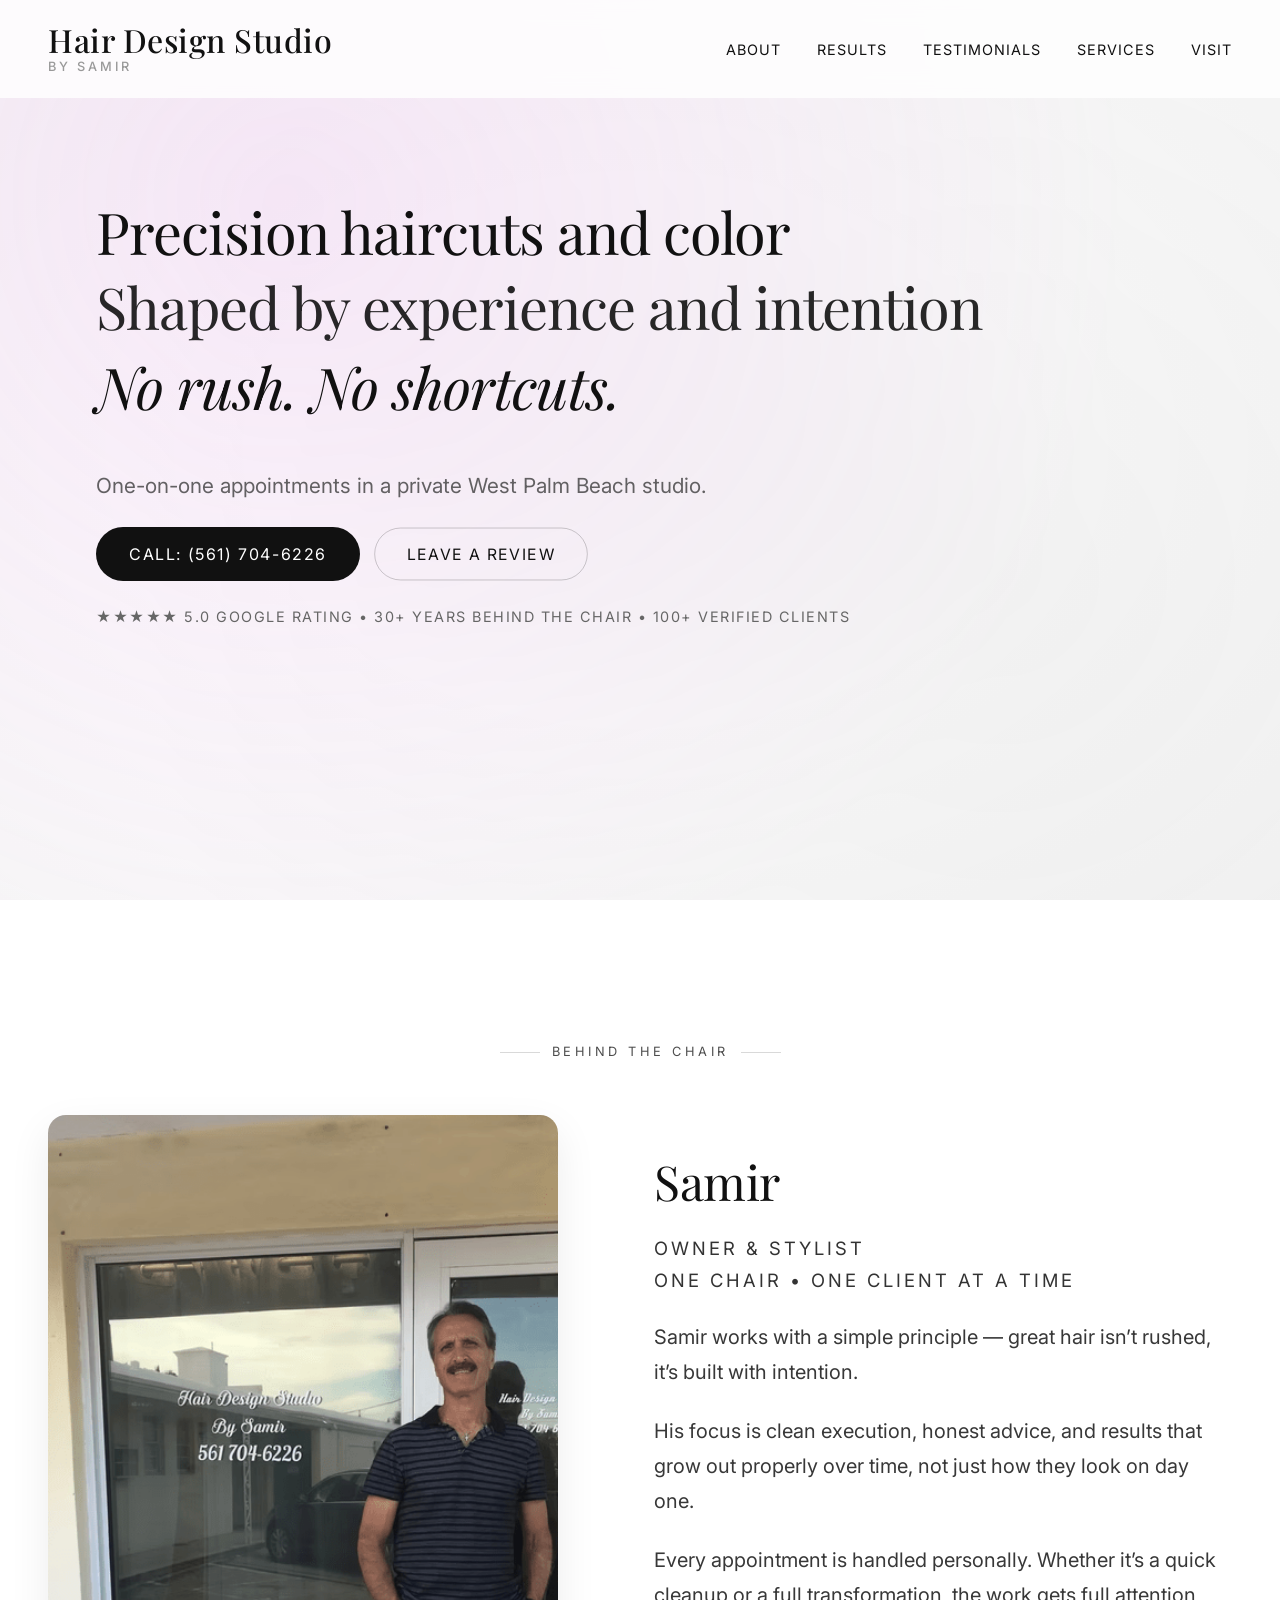
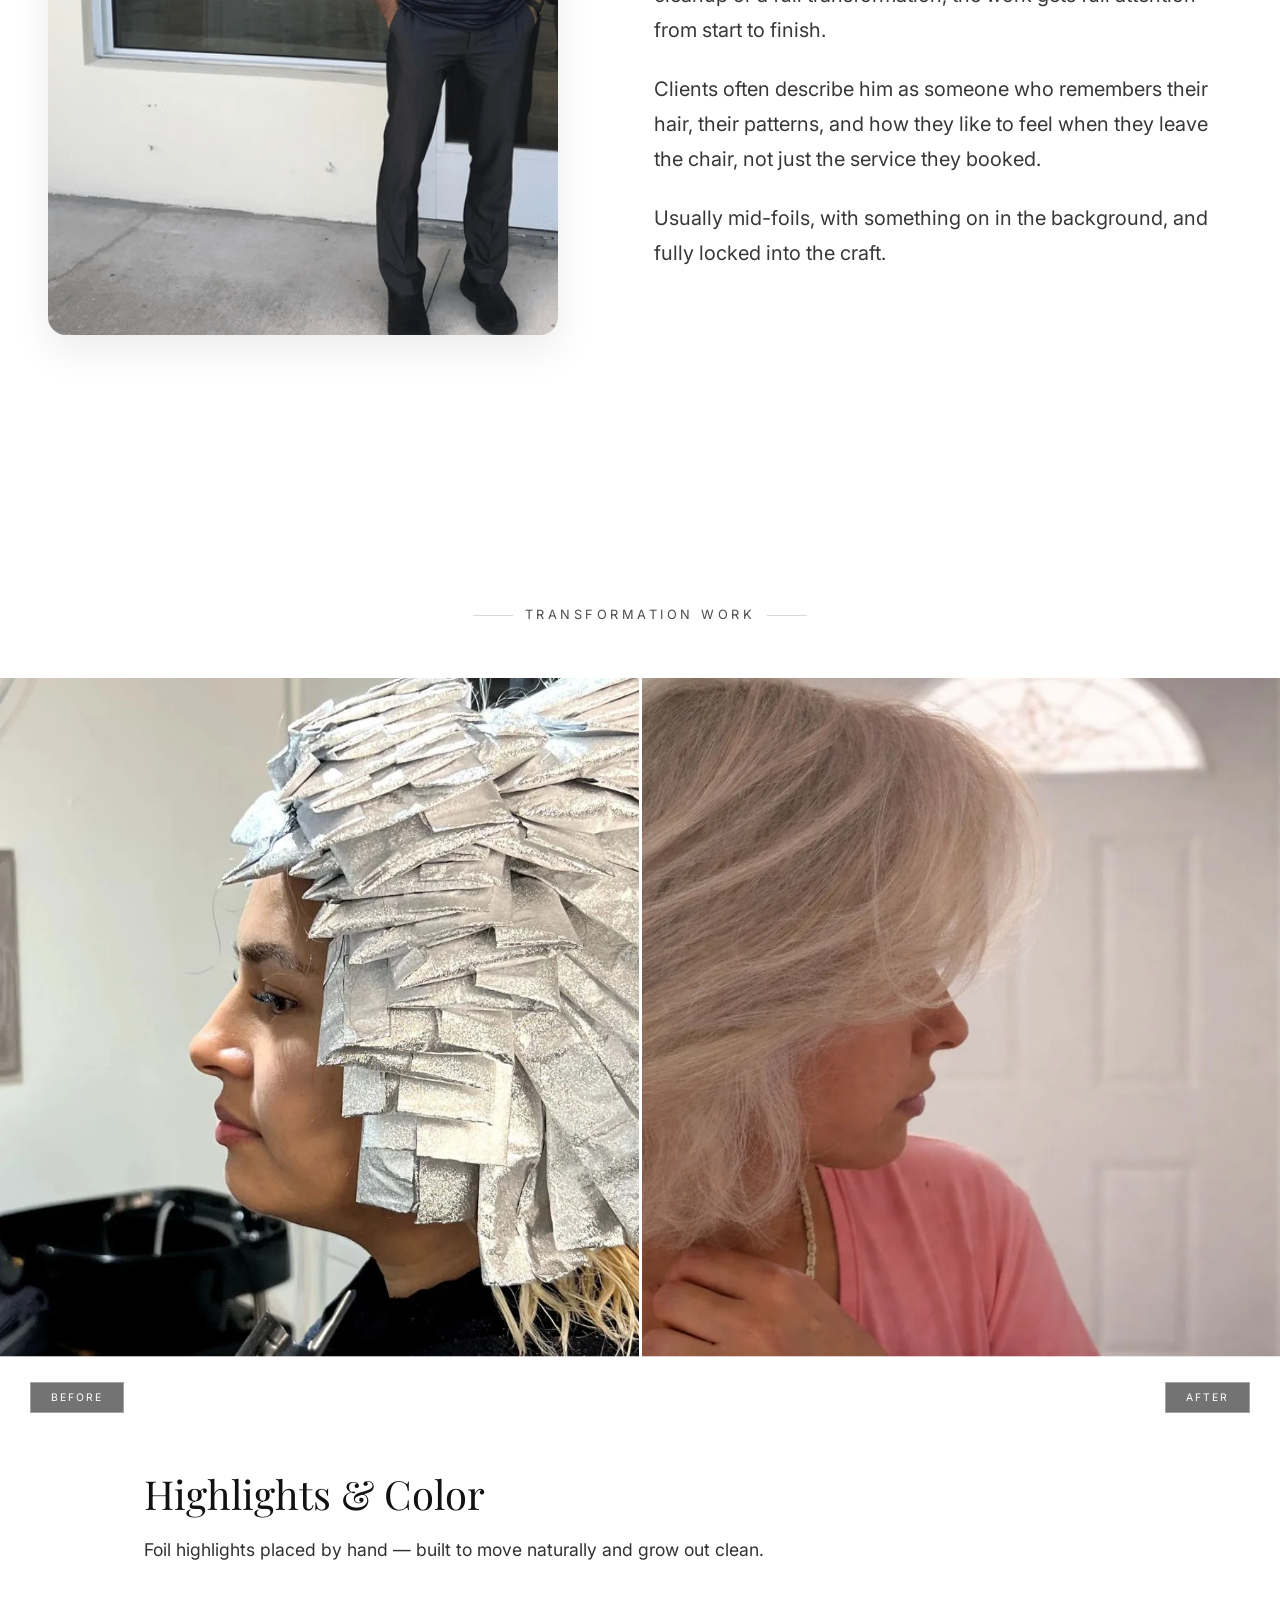
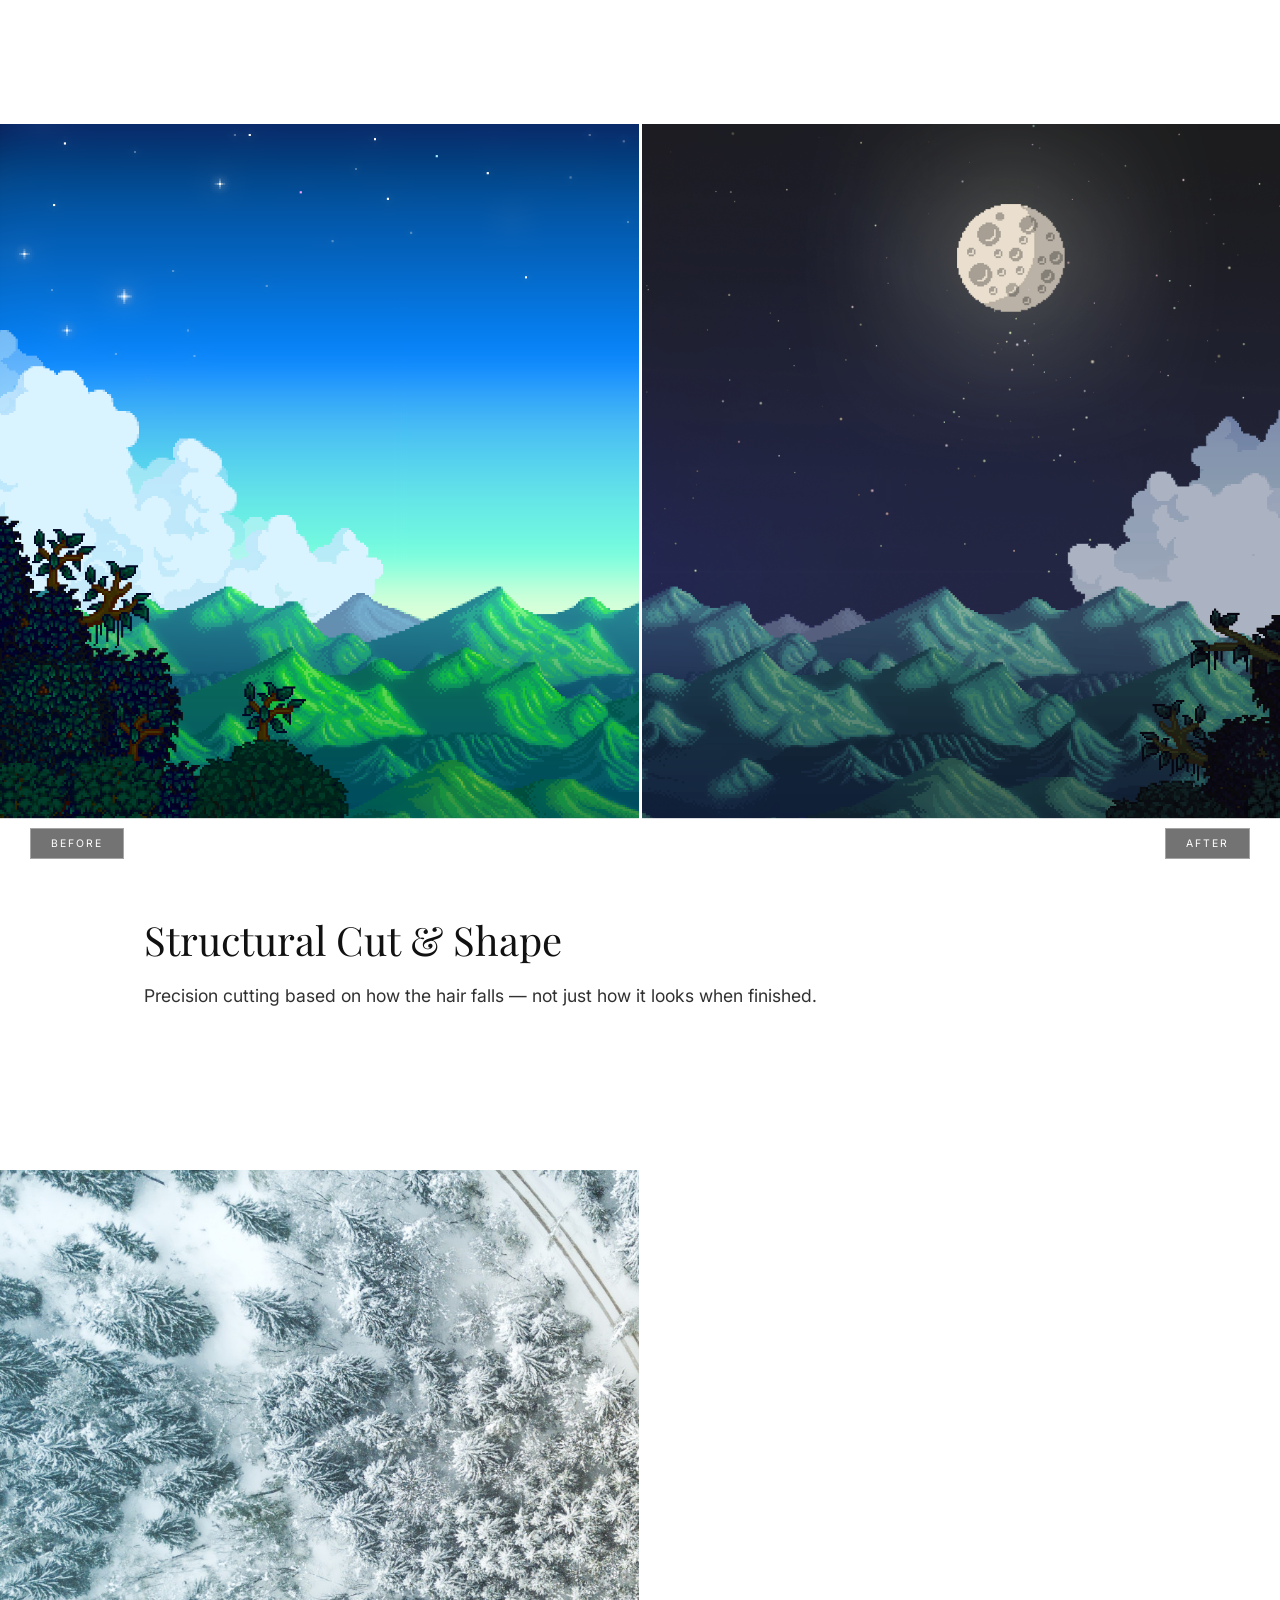
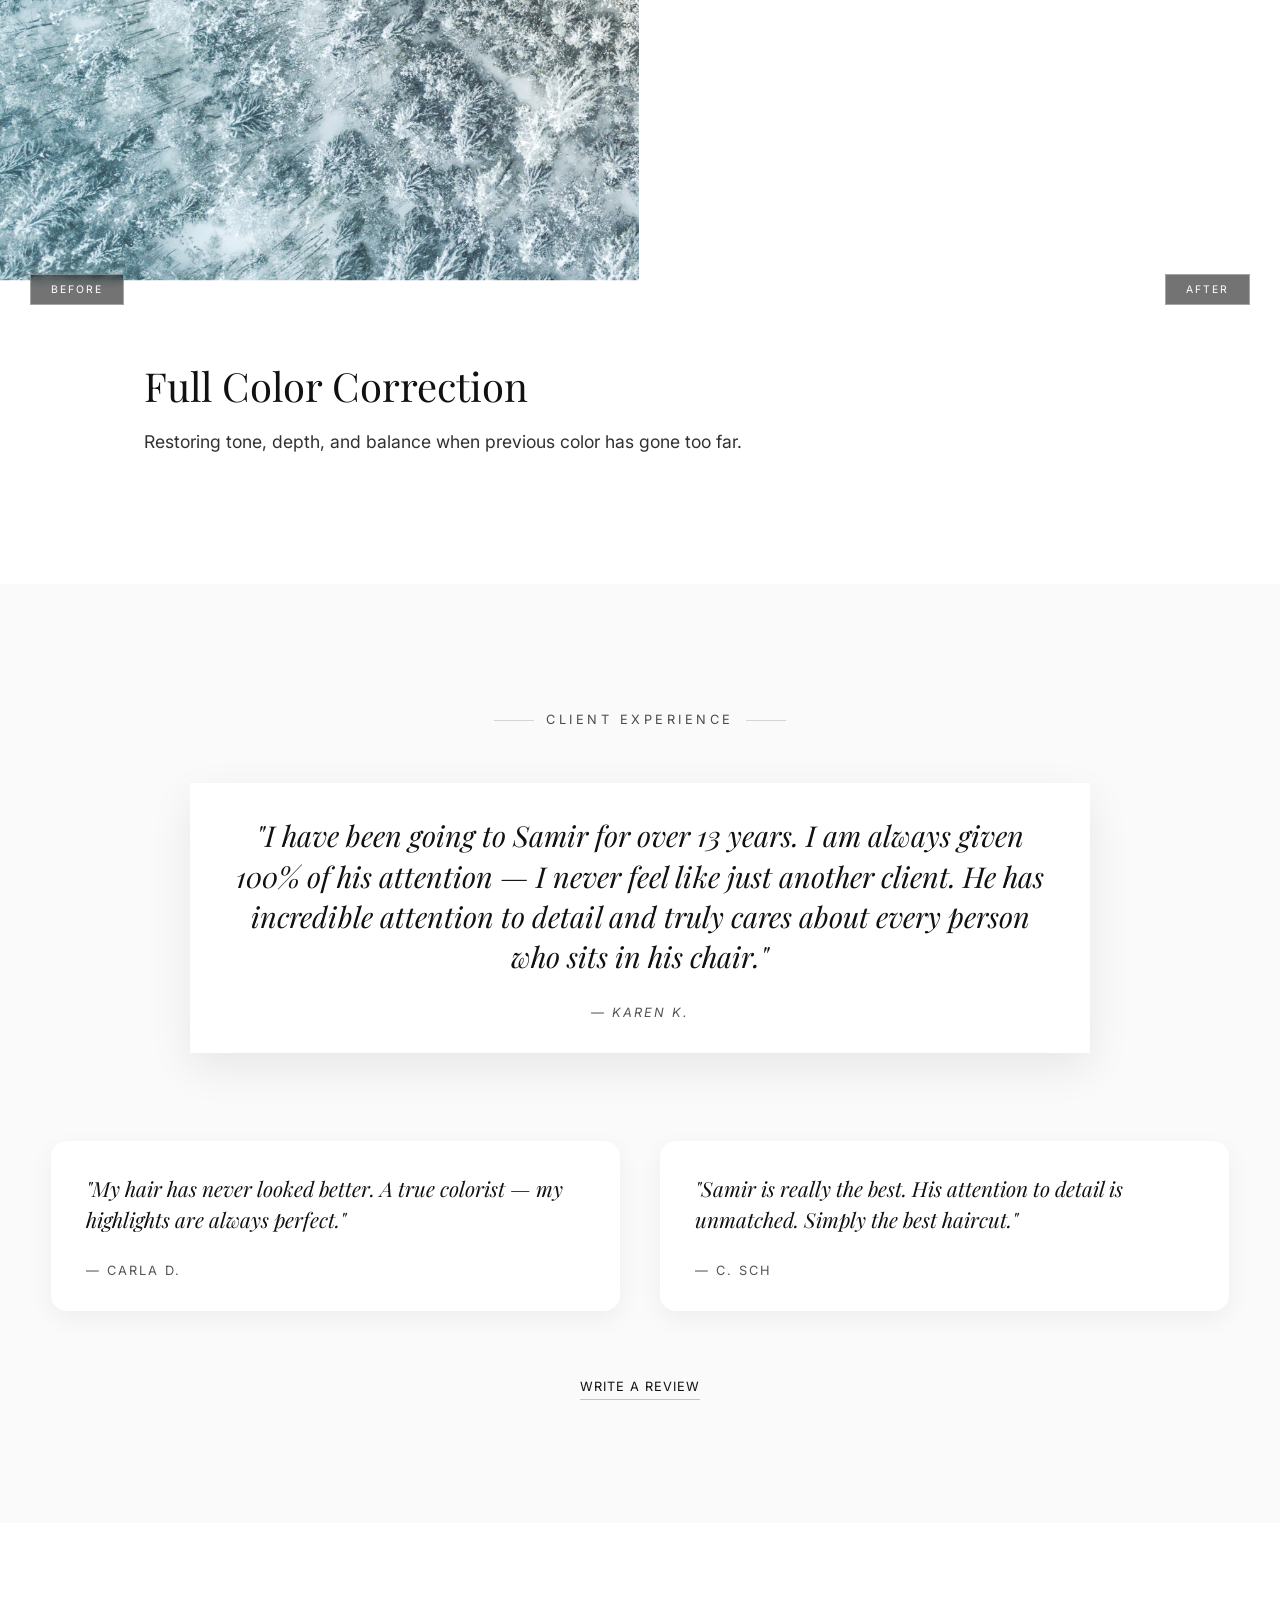
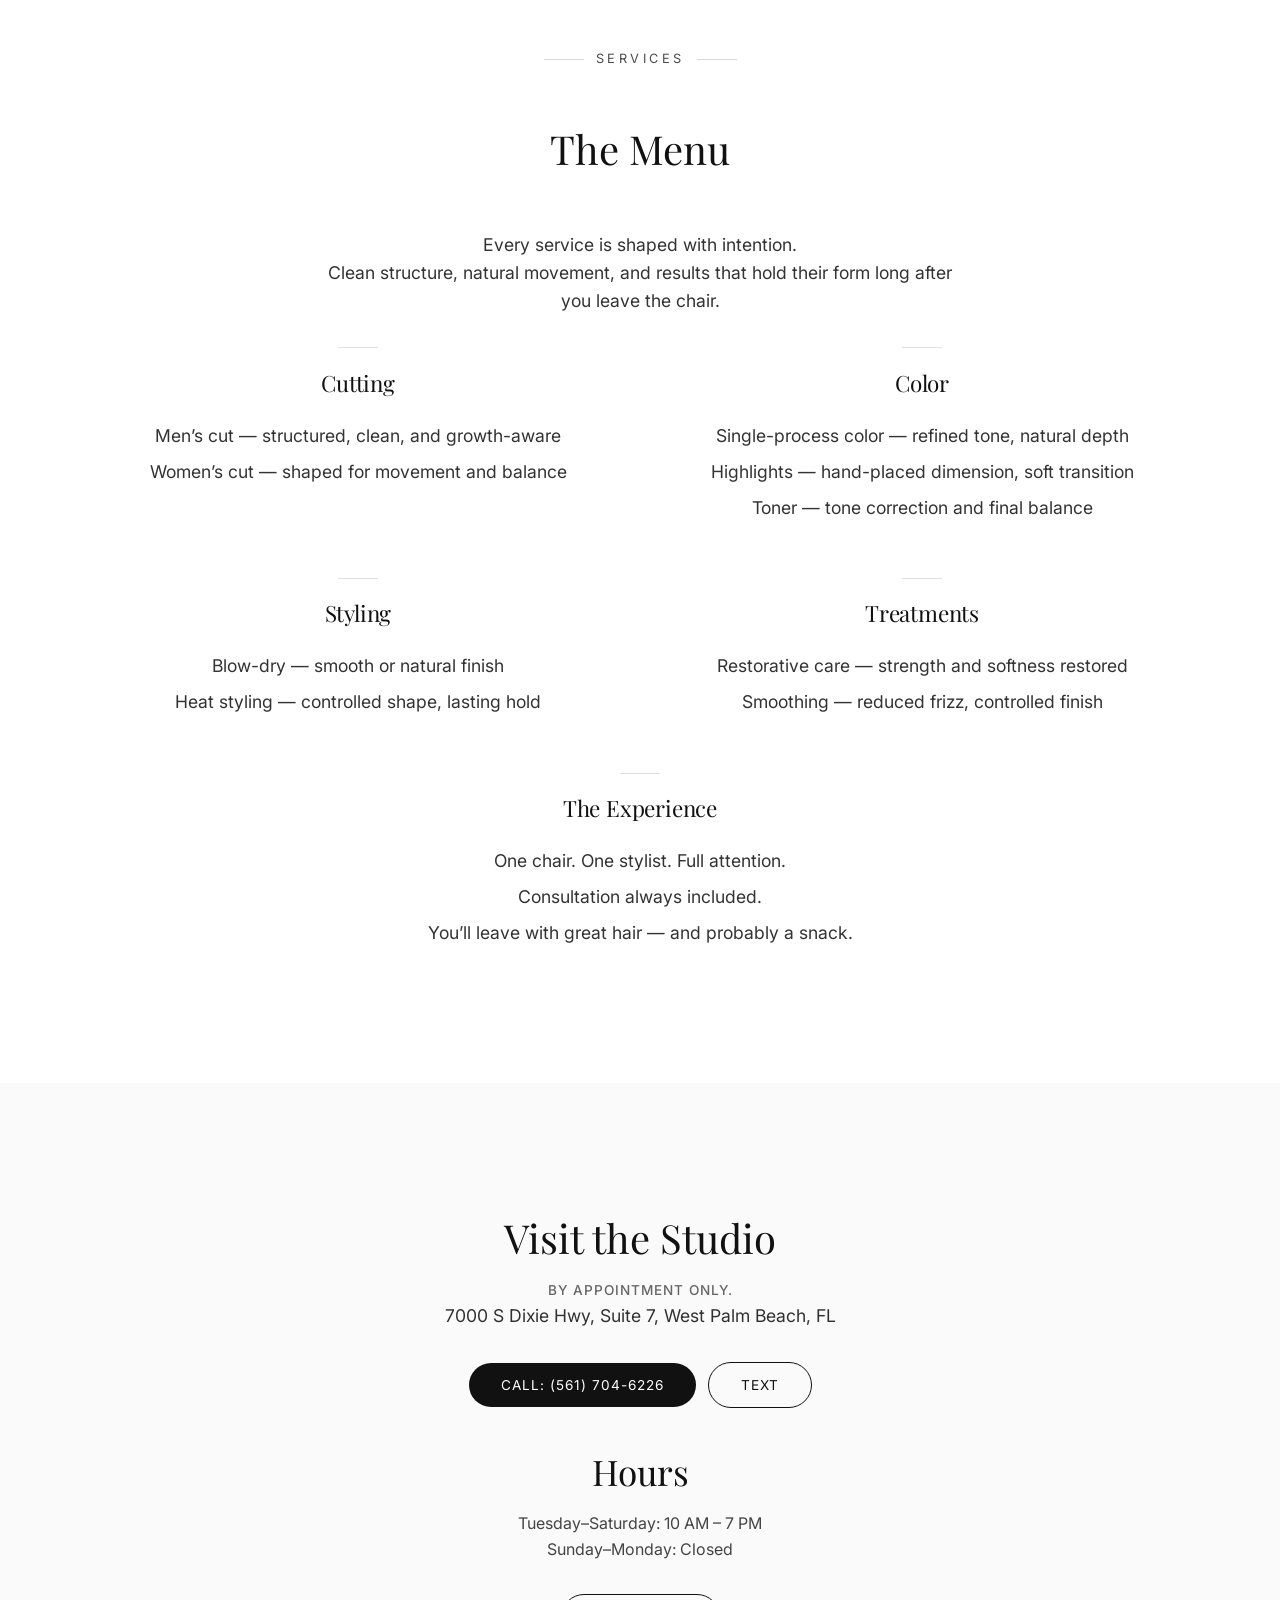
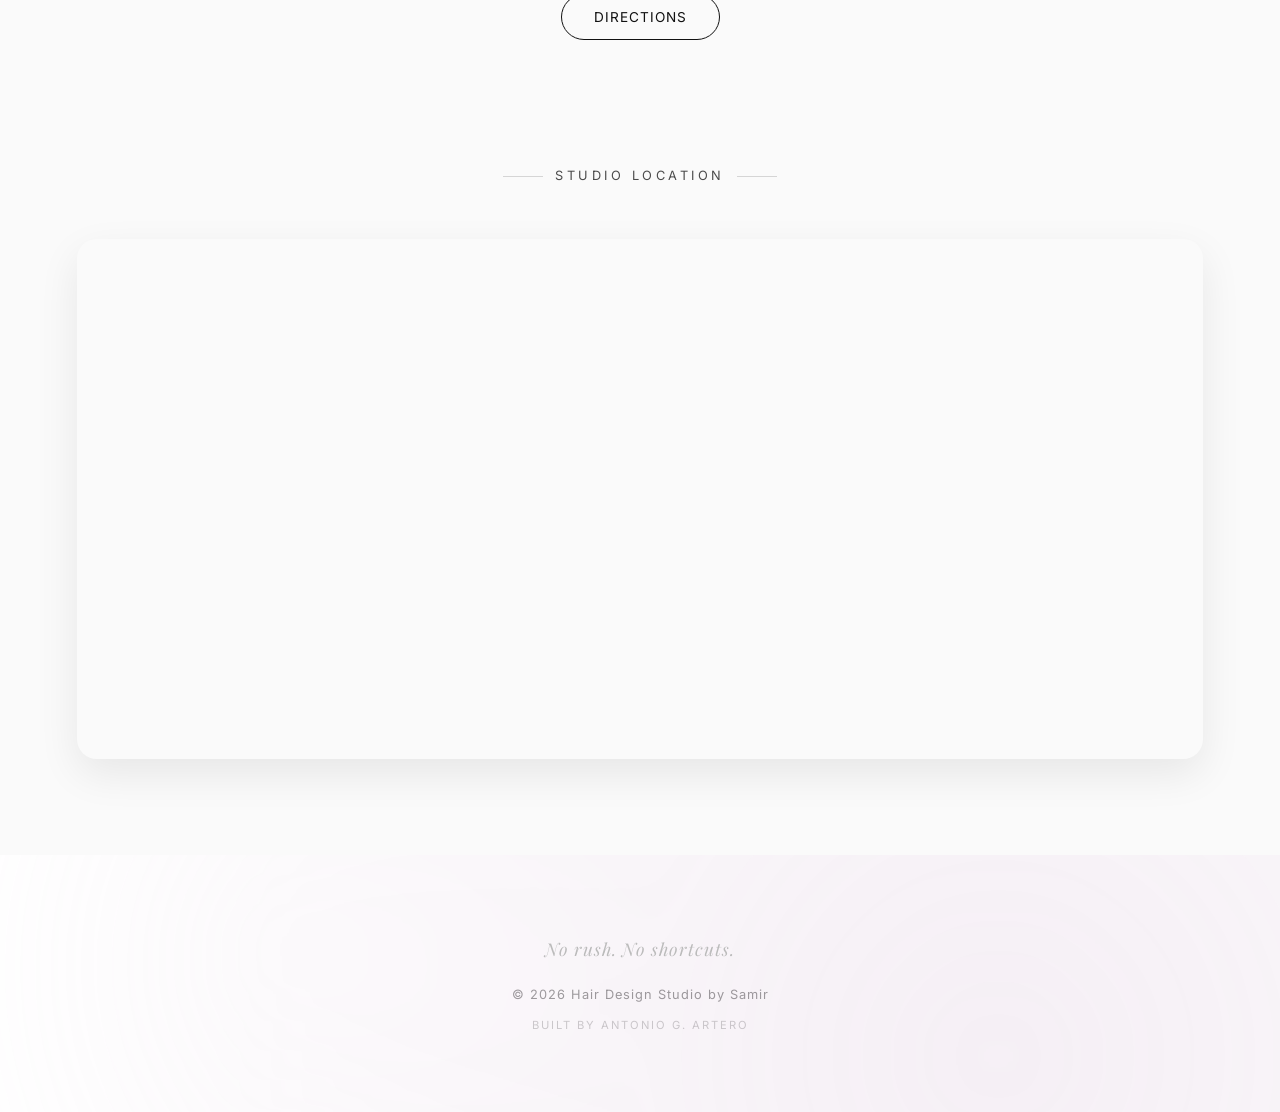
==== commit 1ccb47a3: "Updated branding, logo, headers, map color, servi- ces, hero sections." ====
--- a/index.html
+++ b/index.html
@@ -49,8 +49,11 @@
 
 <header>
     <div class="logo">
-      <a href="#" id="logo-link">Hair Design Studio by Samir</a>
-    </div>
+    <a href="#" id="logo-link">
+        <span class="logo-name">Hair Design Studio</span>
+        <span class="logo-sub">by Samir</span>
+    </a>
+</div>
     <nav>
         <a href="#about-samir">About</a> <!-- About -->
         <a href="#work">Results</a> <!-- Work -->
@@ -63,30 +66,36 @@
 
 <section class="hero editorial">
     <div class="hero-content">
-        <h1>Precision haircuts and color shaped by experience and intention. No rush. No shortcuts.</h1>
-
-        <p>One-on-one appointments in a calm West Palm Beach studio.</p>
-
-        <div class="hero-buttons">
-            <a href="tel:15617046226" onclick="gtag('event','call_click');" class="primary">Call: (561) 704-6226</a>
-            <a href="https://search.google.com/local/writereview?placeid=ChIJHWKTm0LX2IgRBeOFu_iyrg4" onclick="gtag('event','review_click');" class="secondary">Leave a Review</a>
-        </div>
-    </div>
-</section>
-
-<section class="trust-line">
-    <div class="content-wrapper">
-        <span class="section-subtitle">Studio Philosophy</span>
-        <p>
-            Thirty years behind the chair. Consistent work, calm pacing, and attention to detail in every appointment.
-        </p>
+
+        <h1>
+            <span class="line line-1">Precision haircuts and color</span>
+            <span class="line line-2">Shaped by experience and intention</span>
+            <span class="line line-3">No rush. No shortcuts.</span>
+        </h1>
+
+        <div class="hero-meta">
+            <p class="hero-subtext">
+                One-on-one appointments in a private West Palm Beach studio.
+            </p>
+
+            <div class="hero-buttons">
+                <a href="tel:15617046226" onclick="gtag('event','call_click');" class="primary">Call: (561) 704-6226</a>
+                <a href="https://search.google.com/local/writereview?placeid=ChIJHWKTm0LX2IgRBeOFu_iyrg4" onclick="gtag('event','review_click');" class="secondary">Leave a Review</a>
+            </div>
+
+            <!-- UNIFIED TRUST LINE (NOW HERO-ONLY) -->
+            <p class="hero-proof">
+                ★★★★★ 5.0 Google rating • 30+ years behind the chair • 100+ verified clients
+            </p>
+        </div>
+
     </div>
 </section>
 
 <section id="about-samir" class="editorial-text about-samir">
     <div class="content-wrapper">
 
-        <span class="section-subtitle">About the Stylist</span>
+        <span class="section-kicker">Behind the Chair</span>
         <div class="about-grid">
 
             <!-- IMAGE -->
@@ -96,17 +105,23 @@
 
             <!-- TEXT -->
             <div class="about-text">
+
                 <h2>Samir</h2>
 
-                <p>Samir is picky, passionate, and takes his time as a stylist who cares more about how something is done than how fast it’s finished.</p>
-
-                <p>He’s focused on the simple things: clean work, honest advice, and hair that grows out properly.</p>
-
-                <p>Every appointment gets his full attention. Whether it’s a quick cleanup or a full color correction, he’s fully in it until it’s right.</p>
-
-                <p>You’ll usually catch him mid-foils, with a bite of tabbouleh nearby, and a football match on in the background.</p>
-
-                <p>Clients usually describe him the same way: someone who remembers your hair, your patterns, and how you like to feel when you leave the chair.</p>
+                <p class="signature-line">
+                    Owner & stylist<br>
+                    One chair • One client at a time
+                </p>
+
+                <p>Samir works with a simple principle — great hair isn’t rushed, it’s built with intention.</p>
+
+                <p>His focus is clean execution, honest advice, and results that grow out properly over time, not just how they look on day one.</p>
+
+                <p>Every appointment is handled personally. Whether it’s a quick cleanup or a full transformation, the work gets full attention from start to finish.</p>
+
+                <p>Clients often describe him as someone who remembers their hair, their patterns, and how they like to feel when they leave the chair, not just the service they booked.</p>
+
+                <p>Usually mid-foils, with something on in the background, and fully locked into the craft.</p>
             </div>
         </div>
     </div>
@@ -116,16 +131,16 @@
 <section id="work">
 
     <div class="transform-card" id="card-1">
-        <span class="section-subtitle">Results</span>
+        <span class="section-kicker">Transformation Work</span>
         <div class="reveal">
             <div class="comparison-box">
                 <span class="label">Before</span>
-                <img src="assets/images/before_foil.jpg" alt="Before hair color correction in West Palm Beach salon"> 
+                <img src="assets/images/before_foil.webp" alt="Before hair color correction in West Palm Beach salon"> 
             </div>
             
             <div class="comparison-box">
                 <span class="label">After</span>
-                <img src="assets/images/after_foil.jpg" alt="After balayage and dimensional hair color by West Palm Beach stylist"> 
+                <img src="assets/images/after_foil.webp" alt="After balayage and dimensional hair color by West Palm Beach stylist"> 
             </div>
         </div>
         <div class="card-text">
@@ -172,7 +187,7 @@
 
 <section id="testimonials" class="testimonials">
     <div class="content-wrapper">
-        <span class="section-subtitle">Client Experience</span>
+        <span class="section-kicker">Client Experience</span>
         
         <div class="testimonial-grid">
     
@@ -204,46 +219,45 @@
 <section id="services" class="editorial-text">
     <div class="content-wrapper">
 
-        <span class="section-subtitle">Services</span>
+        <span class="section-kicker">Services</span>
         <h2>The Menu</h2>
         <p class="services-intro">
-            Everything from a quick cleanup to a full color transformation — priced honestly, done properly.
+            Every service is shaped with intention. <br>Clean structure, natural movement, and results that hold their form long after you leave the chair.
         </p>
-
-        <div class="service-grid">
-
-            <div class="service-block">
-                <h3>Cutting</h3>
-                <p>Men's haircut — $30</p>
-                <p>Women's haircut — from $35</p>
-                <p>Bang trim — $15</p>
-            </div>
-
-            <div class="service-block">
-                <h3>Color</h3>
-                <p>One-process color — from $60</p>
-                <p>Partial highlights — from $50</p>
-                <p>Full highlights — from $90</p>
-                <p>Toner — priced separately</p>
-            </div>
-
-            <div class="service-block">
-                <h3>Styling</h3>
-                <p>Blow-dry — from $25</p>
-                <p>Flat iron — from $35</p>
-            </div>
-
-            <div class="service-block">
-                <h3>Treatments</h3>
-                <p>Botox treatment — from $95 <span style="color:#888; font-size:0.9rem;">(formaldehyde-free)</span></p>
-                <p>Keratin smoothing — on request</p>
-            </div>
-        </div>
+            <div class="service-grid">
+
+                <div class="service-block">
+                    <h3>Cutting</h3>
+                    <p>Men’s cut — structured, clean, and growth-aware</p>
+                    <p>Women’s cut — shaped for movement and balance</p>
+                </div>
+
+                <div class="service-block">
+                    <h3>Color</h3>
+                    <p>Single-process color — refined tone, natural depth</p>
+                    <p>Highlights — hand-placed dimension, soft transition</p>
+                    <p>Toner — tone correction and final balance</p>
+                </div>
+
+                <div class="service-block">
+                    <h3>Styling</h3>
+                    <p>Blow-dry — smooth or natural finish</p>
+                    <p>Heat styling — controlled shape, lasting hold</p>
+                </div>
+
+                <div class="service-block">
+                    <h3>Treatments</h3>
+                    <p>Restorative care — strength and softness restored</p>
+                    <p>Smoothing — reduced frizz, controlled finish</p>
+                </div>
+
+            </div>
+
             <div class="service-block service-block--centered">
                 <h3>The Experience</h3>
                 <p>One chair. One stylist. Full attention.</p>
                 <p>Consultation always included.</p>
-                <p>You'll leave with great hair and probably a snack.</p>
+                <p>You’ll leave with great hair — and probably a snack.</p>
             </div>
     </div>
 </section>
@@ -280,7 +294,7 @@
 </section>
 
 <div class="map">
-    <p class="map-label">Studio Location</p>
+    <span class="section-kicker">Studio Location</span>
     <iframe 
         src="https://www.google.com/maps?q=7000+S+Dixie+Hwy+Suite+7+West+Palm+Beach+FL&output=embed"
         width="100%" 
@@ -300,9 +314,10 @@
 </div>
 
 <footer>
+    <p class="footer-tagline">No rush. No shortcuts.</p>
     © 2026 Hair Design Studio by Samir
     <br>
-<a href="https://www.linkedin.com/in/antoniogartero" target="_blank" class="footer-credit">Built by Antonio G. Artero</a>
+    <a href="https://www.linkedin.com/in/antoniogartero" target="_blank" onclick="gtag('event','portfolio_click');" class="footer-credit">Built by Antonio G. Artero</a>
 </footer>
 
 <script src="script.js"></script>
--- a/styles.css
+++ b/styles.css
@@ -26,7 +26,6 @@
     height: 1px;
     overflow: hidden;
 }
-
 
 /* ================================
    2. DESIGN TOKENS & CSS VARIABLES
@@ -68,10 +67,31 @@
 h1 {
     font-family: 'Playfair Display', serif;
     font-weight: 400;
-    font-size: clamp(2.5rem, 8vw, 5rem);
-    line-height: 1.1;
+    font-size: clamp(3.2rem, 4.5vw, 6rem);
+    line-height: 1.15;
     letter-spacing: -1px;
     margin-bottom: 2.5rem;
+}
+
+h1 .line {
+    display: block;
+}
+
+/* first line: strong opener */
+h1 .line-1 {
+    margin-bottom: 0.2em;
+    margin-bottom: 0.15em;
+}
+
+/* middle line: slightly lighter visual weight */
+h1 .line-2 {
+    opacity: 0.9;
+    margin-bottom: 0.25em;
+}
+
+/* final line: punch / statement */
+h1 .line-3 {
+    font-style: italic;
 }
 
 h2 {
@@ -93,8 +113,8 @@
 ================================ */
 
 .content-wrapper {
-    padding: 0 var(--space-7);
-    max-width: var(--container-md);
+    padding: 0 clamp(1.5rem, 5vw, 3rem); 
+    max-width: 1100px;
     margin: 0 auto;
 }
 
@@ -105,22 +125,47 @@
     transition: all 0.8s ease;
 }
 
+.about-text,
+.services-intro,
+.trust-line p {
+    max-width: 60ch;
+}
+
 section.in-view {
     opacity: 1;
     transform: translateY(0);
 }
 
-.section-subtitle {
+.section-kicker {
     display: block;
     text-align: center;
-    width: 100%;
-    font-size: 0.7rem;
-    text-transform: uppercase;
-    letter-spacing: 3px;
-    color: #999;
-    margin-bottom: 3rem;
-}
-
+    font-size: 0.8rem;
+    text-transform: uppercase;
+    letter-spacing: 3.5px;
+    color: rgba(0, 0, 0, 0.7);
+    margin-bottom: 3.5rem;
+    position: relative;
+}
+
+.section-kicker::before,
+.section-kicker::after {
+    content: "";
+    display: inline-block;
+    width: 40px;
+    height: 1px;
+    background: rgba(0,0,0,0.15);
+    vertical-align: middle;
+    margin: 0 12px;
+}
+
+.section-title {
+    font-family: 'Playfair Display', serif;
+    font-size: 3rem;
+    font-weight: 400;
+    text-align: center;
+    margin-bottom: 2.5rem;
+    letter-spacing: -0.5px;
+}
 
 /* ================================
    5. BUTTONS
@@ -169,7 +214,7 @@
     font-size: 0.8rem;
     text-transform: uppercase;
     letter-spacing: 1px;
-    border-bottom: 1px solid #111;
+    border-bottom: 1px solid rgba(201, 97, 207, 0.5);
     padding-bottom: 5px;
     transition: opacity 0.3s ease;
 }
@@ -218,6 +263,25 @@
     font-weight: 500;
 }
 
+.logo-name {
+    display: block;
+    font-family: 'Playfair Display', serif;
+    font-size: 2rem;
+    line-height: 1;
+    letter-spacing: 0.5px;
+}
+
+.logo-sub {
+    display: block;
+    font-family: 'Inter', sans-serif;
+    font-size: 0.80rem;
+    text-transform: uppercase;
+    letter-spacing: 3px;
+    color: #999;
+    margin-top: 3px;
+}
+
+
 .logo a {
     text-decoration: none;
     color: inherit;
@@ -236,6 +300,7 @@
     text-transform: uppercase;
     letter-spacing: 1px;
     position: relative;
+
 }
 
 nav a::after {
@@ -245,7 +310,7 @@
     height: 1px;
     bottom: -4px;
     left: 0;
-    background: black;
+    background: rgba(201, 97, 207, 0.5);
     transition: width 0.3s ease;
 }
 
@@ -267,6 +332,7 @@
     background: #fff;
     overflow: hidden;
     opacity: 1;
+    padding-top: 6vh;
 }
 
 .hero::before {
@@ -319,105 +385,94 @@
     position: relative;
     z-index: 2;
     padding-left: var(--space-9);
-    max-width: var(--container-md);
+    animation: fadeUp 0.9s ease-out both;
+}
+
+@keyframes fadeUp {
+    from {
+        opacity: 0;
+        transform: translateY(12px);
+    }
+    to {
+        opacity: 1;
+        transform: translateY(0);
+    }
+}
+
+.hero-subtext {
+    font-size: 1.3rem;
+    line-height: 1.7;
+    max-width: 50ch;
+    opacity: 0.75;
+}
+
+.hero-content h1 {
+    margin-bottom: 2.5rem;
+}
+
+.hero-meta {
+    margin-top: 3rem;
 }
 
 .hero-buttons {
-    margin-top: 4rem;
+    margin-top: 1.5rem;
     display: flex;
     gap: 12px;
     flex-wrap: wrap;
+    align-items: center;
 }
 
 .hero-buttons a {
     display: inline-flex;
     align-items: center;
     justify-content: center;
-    padding: 14px 28px;
+    padding: 16px 32px;
     border-radius: 999px;
-    font-size: 0.78rem;
-    text-transform: uppercase;
-    letter-spacing: 1.5px;
+    font-size: 1rem;
+    text-transform: uppercase;
+    letter-spacing: 1.6px;
     text-decoration: none;
-    transition: all 0.35s ease;
+    transition: all 0.3s ease;
     border: 1px solid transparent;
-    position: relative;
 }
 
 .hero-buttons .primary {
     background: #111;
     color: #fff;
 }
-
 .hero-buttons .primary:hover {
-    background: #000;
     transform: translateY(-1px);
+    box-shadow: 0 10px 25px rgba(0,0,0,0.10);
 }
 
 .hero-buttons .secondary {
     background: transparent;
+    transform: scale(0.98);
     color: #111;
     border: 1px solid rgba(0,0,0,0.2);
 }
 
 .hero-buttons .secondary:hover {
-    border-color: rgba(0,0,0,0.5);
-    background: rgba(0,0,0,0.03);
-    transform: translateY(-1px);
-}
-
-
-/* ================================
-   8. TRUST LINE (TAGLINE BAR)
-================================ */
-
-.trust-line {
-    padding: 3rem 0;
-    text-align: center;
-    background: #fff;
-    border-top: 1px solid rgba(0,0,0,0.06);
-    border-bottom: 1px solid rgba(0,0,0,0.06);
-}
-
-.trust-line p {
-    font-size: 1rem;
-    line-height: 1.6;
+    background: rgba(0,0,0,0.04);
+    border-color: rgba(0,0,0,0.4);
+}
+
+.hero-proof {
+    margin-top: 1.5rem;
+    font-size: 0.9rem;
+    letter-spacing: 1.5px;
+    text-transform: uppercase;
     color: #666;
-    font-weight: 400;
-    max-width: 600px;
-    margin: 0 auto;
-}
-
-.trust-line .content-wrapper {
-    max-width: 720px;
-    margin: 0 auto;
-}
-
-.trust-line::before {
-    content: "";
-    display: block;
-    width: 60px;
-    height: 1px;
-    background: rgba(0,0,0,0.15);
-    margin: 0 auto 2.5rem;
-}
-
-.trust-line::after {
-    content: "";
-    display: block;
-    width: 60px;
-    height: 1px;
-    background: rgba(0,0,0,0.15);
-    margin: 2.5rem auto 0;
+    opacity: 0.8;
+    animation: fadeUp 0.9s ease-out 0.4s both;
 }
 
 
 /* ================================
    9. BEFORE/AFTER TRANSFORM CARDS
 ================================ */
-
 .transform-card {
-    margin: 0 auto var(--space-9);
+    margin: 0 auto 10rem;
 }
 
 .transform-card:hover {
@@ -506,8 +561,9 @@
 .comparison-box:last-child .label  { right: 30px; }
 
 .card-text {
-    padding: var(--space-8) var(--space-7) 0;
-    max-width: var(--container-sm);
+    padding: var(--space-5) var(--space-7) 0;
+    max-width: var(--container-md);
+    margin-left: var(--space-9)
 }
 
 .transform-card:last-child {
@@ -519,7 +575,6 @@
 /* ================================
    10. SERVICES SECTION
 ================================ */
-
 #services {
     background: #ffffff;
     text-align: center;
@@ -539,7 +594,7 @@
     max-width: 650px;
     margin: 1.5rem auto 3rem;
     color: #555;
-    padding: 1.5 rem 0;
+    padding: 1.5rem 0;
 }
 
 .service-grid {
@@ -555,6 +610,11 @@
     background: transparent;
     padding: 0;
     box-shadow: none;
+    transition: transform 0.3s ease;
+}
+
+.service-block:hover {
+    transform: translateY(-5px);
 }
 
 .service-block h3 {
@@ -569,8 +629,20 @@
     font-size: 1rem;
     color: #444;
     margin-bottom: 0.7rem;
-    padding-left: 0;
     position: relative;
+}
+
+.service-block::before {
+    content: "";
+    display: block;
+    width: 40px;
+    height: 1px;
+    background: rgba(0,0,0,0.12);
+    margin-bottom: 1.2rem;
+
+    position: relative;
+    left: 50%;
+    transform: translateX(-50%);
 }
 
 .service-block--centered {
@@ -579,15 +651,23 @@
     text-align: center;
 }
 
-
 /* ================================
    11. ABOUT SECTION
 ================================ */
+#about-samir .content-wrapper {
+    max-width: 1300px;
+}
+
+#about-samir {
+    padding: 9rem 0;
+}
 
 #about-samir p {
+    font-size: 1.25rem;
+    line-height: 1.75;
     max-width: 720px;
     margin: 0 auto 1.5rem;
-    color: #444;
+    color: #383838;
 }
 
 #about-samir p:first-of-type {
@@ -597,15 +677,15 @@
 
 .about-samir .about-grid {
     display: grid;
-    grid-template-columns: 1fr 1.2fr;
-    gap: 5rem;
+    grid-template-columns: 1.5fr 1.7fr;
+    gap: 6rem;
     align-items: center;
     margin-top: 3rem;
 }
 
 .about-image {
     width: 100%;
-    height: 640px;
+    height: 820px;
     overflow: hidden;
     border-radius: 18px;
     box-shadow: var(--shadow-medium);
@@ -617,7 +697,7 @@
     height: 100%;
     object-fit: cover;
     object-position: center 10%;
-    transform: scale(1.02);
+    transform: scale(1.07);
     transition: transform 0.6s ease;
 }
 
@@ -626,16 +706,36 @@
 }
 
 .about-text {
-    max-width: 720px;
+    max-width: 780px;
 }
 
 .about-text h2 {
+    font-size: 3rem;
+    font-weight: 400;
+    line-height: 1.1;
     margin-bottom: 1.5rem;
+    letter-spacing: -0.5px;
+    font-family: 'Playfair Display', serif;
+}
+
+.signature-line {
+    font-size: 0.72rem;
+    text-transform: uppercase;
+    letter-spacing: 3px;
+    color: rgba(0, 0, 0, 0.55);
+    margin: 0.6rem 0 2.4rem;
+    line-height: 1.6;
 }
 
 .about-text p {
-    margin-bottom: 1.4rem;
-    max-width: 60ch;
+    margin-bottom: 1.6rem;
+    max-width: 62ch;
+    line-height: 1.75;
+}
+
+.about-text p strong {
+    font-weight: 500;
+    color: #111;
 }
 
 
@@ -660,15 +760,15 @@
     padding: 0 6vw;
 }
 
-/* Featured testimonial */
+
 .testimonial-featured {
     grid-column: 1 / -1;
     width: 100%;
-    margin: 0 auto 2rem;
-    padding: var(--space-7) var(--space-7);
+    max-width: 900px;
+    margin: 0 auto 3rem;
+    padding: 2rem 2.2rem;
     box-shadow: var(--shadow-medium);
     background: #fff;
-    border-radius: 20px;
     text-align: center;
 }
 
@@ -688,18 +788,17 @@
     color: #555;
 }
 
-/* Testimonial grid */
 .testimonial-grid {
     display: grid;
     grid-template-columns: repeat(2, 1fr);
-    gap: 2rem;
+    gap: 2.5rem;
     max-width: 1400px;
     margin: 0 auto;
 }
 
 .testimonial-item {
     background: #fff;
-    padding: 2.5rem;
+    padding: 2rem 2.2rem;
     border-radius: 16px;
     text-align: left;
     box-shadow: var(--shadow-soft);
@@ -758,12 +857,21 @@
 .contact-right h3 {
     font-family: 'Playfair Display', serif;
     font-weight: 400;
-    font-size: 2.5rem;
+    font-size: 2.2rem;
     margin-bottom: 1rem;
+}
+
+.contact-left p:first-of-type {
+    font-weight: 500;
+    letter-spacing: 1px;
+    text-transform: uppercase;
+    font-size: 0.85rem;
+    color: #666;
 }
 
 .buttons {
     justify-content: center;
+        margin-top: 2rem;
 }
 
 
@@ -773,7 +881,7 @@
 
 .map {
     padding-bottom: 6rem;
-    padding: 0;
+    padding: 0 6vw 6rem;
     margin-top: 0;
     background: #fafafa;
 }
@@ -789,12 +897,12 @@
 
 .map iframe {
     width: 100%;
-    height: 420px;
+    height: 520px;
     border: none;
     border-radius: 20px;
     display: block;
     box-shadow: var(--shadow-medium);
-    filter: grayscale(1) contrast(1.05);
+    filter: none; /* ← this is the fix */
     transition: all 0.5s ease;
 }
 
@@ -854,9 +962,21 @@
     transition: color 0.3s ease;
 }
 
+.footer-tagline {
+    font-family: 'Playfair Display', serif;
+    font-style: italic;
+    font-size: 1.1rem;
+    color: #bbb;
+    margin-bottom: 1.5rem;
+    position: relative;
+    z-index: 1;
+}
+
 .footer-credit:hover {
     color: #999;
 }
+
+
 
 /* ================================
    16. RESPONSIVE — MOBILE (≤768px)
@@ -911,11 +1031,11 @@
 
     .service-grid {
         grid-template-columns: 1fr;
-        gap: 0.1rem;
+        gap: 2.5rem;
     }
 
     .service-block {
-        padding: 2rem;
+        transform: none !important;
     }
 
     .testimonial-grid {
@@ -931,15 +1051,9 @@
         gap: 2rem;
     }
 
-    @media (max-width: 768px) {
-    .map iframe {
-        filter: grayscale(0);
-        transform: none;
-    }
-    
     .map iframe:hover {
         transform: none;
     }
-    }
+
 
 }
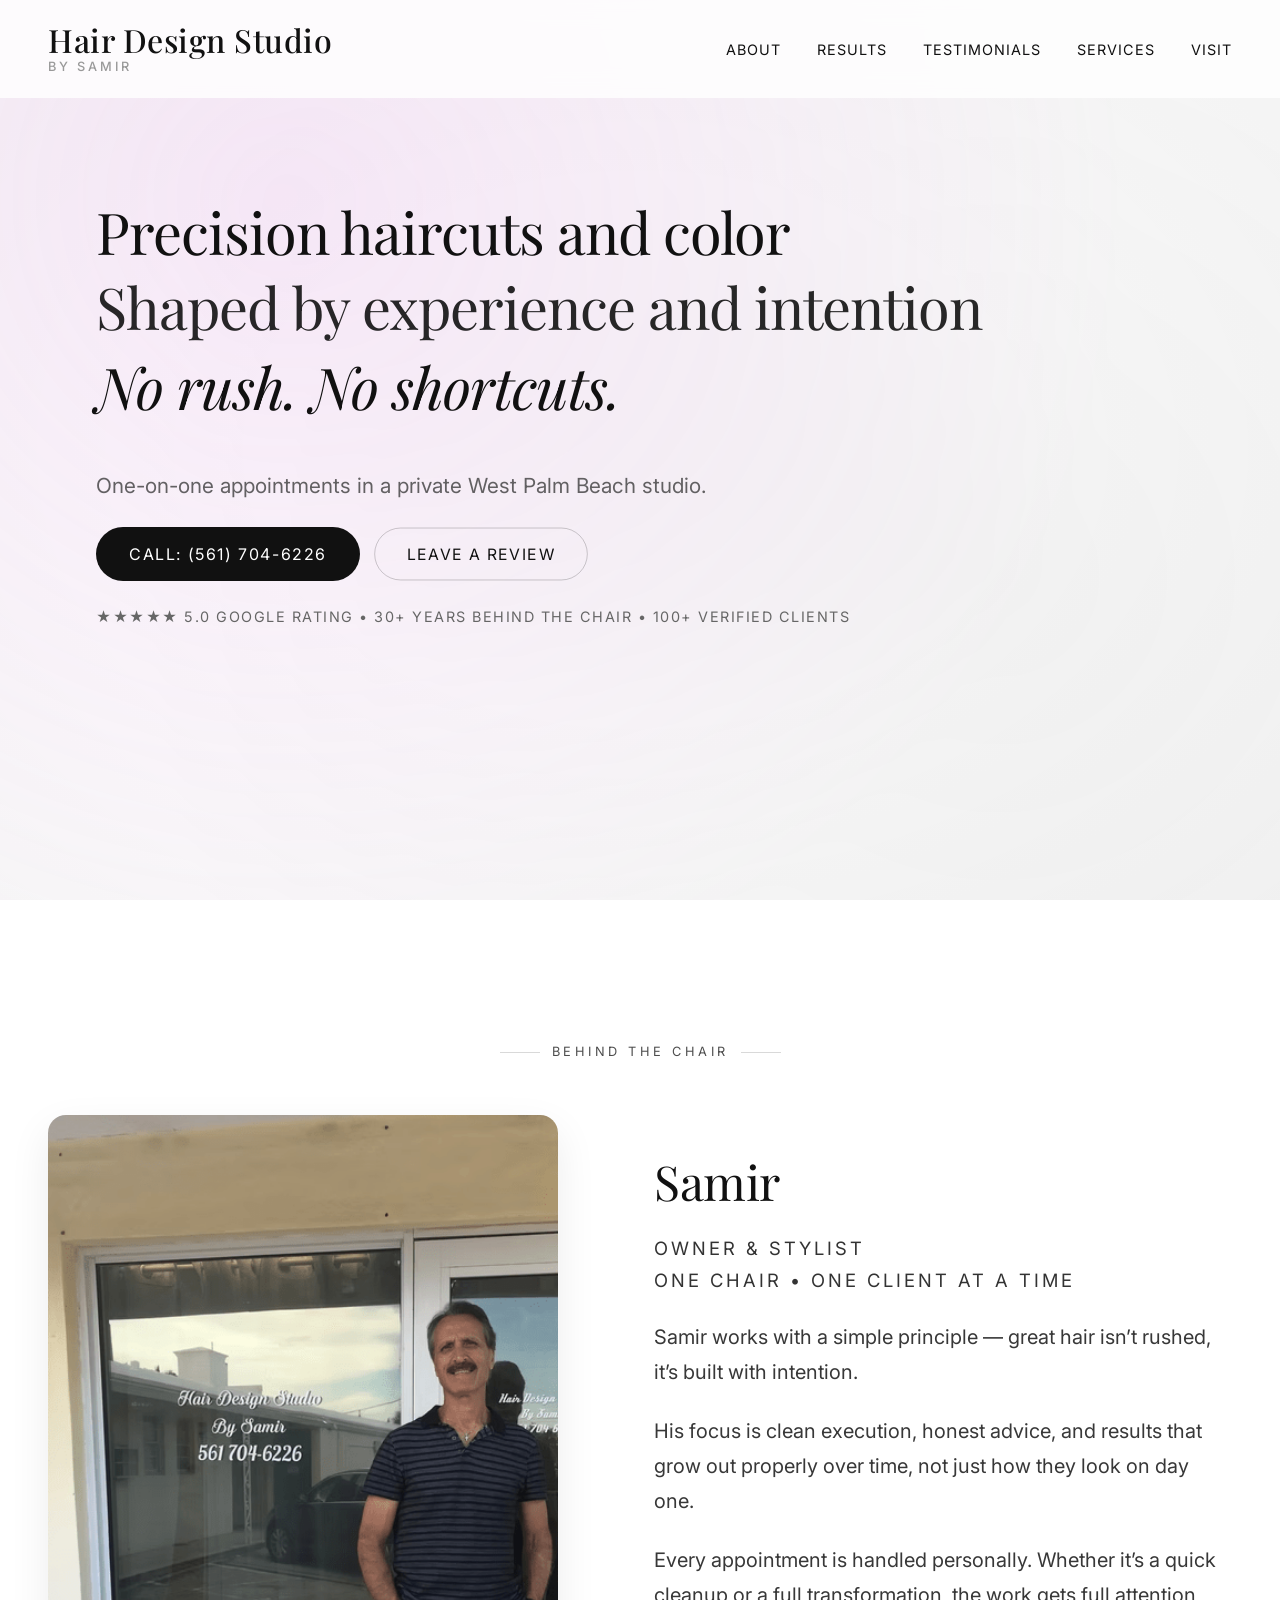
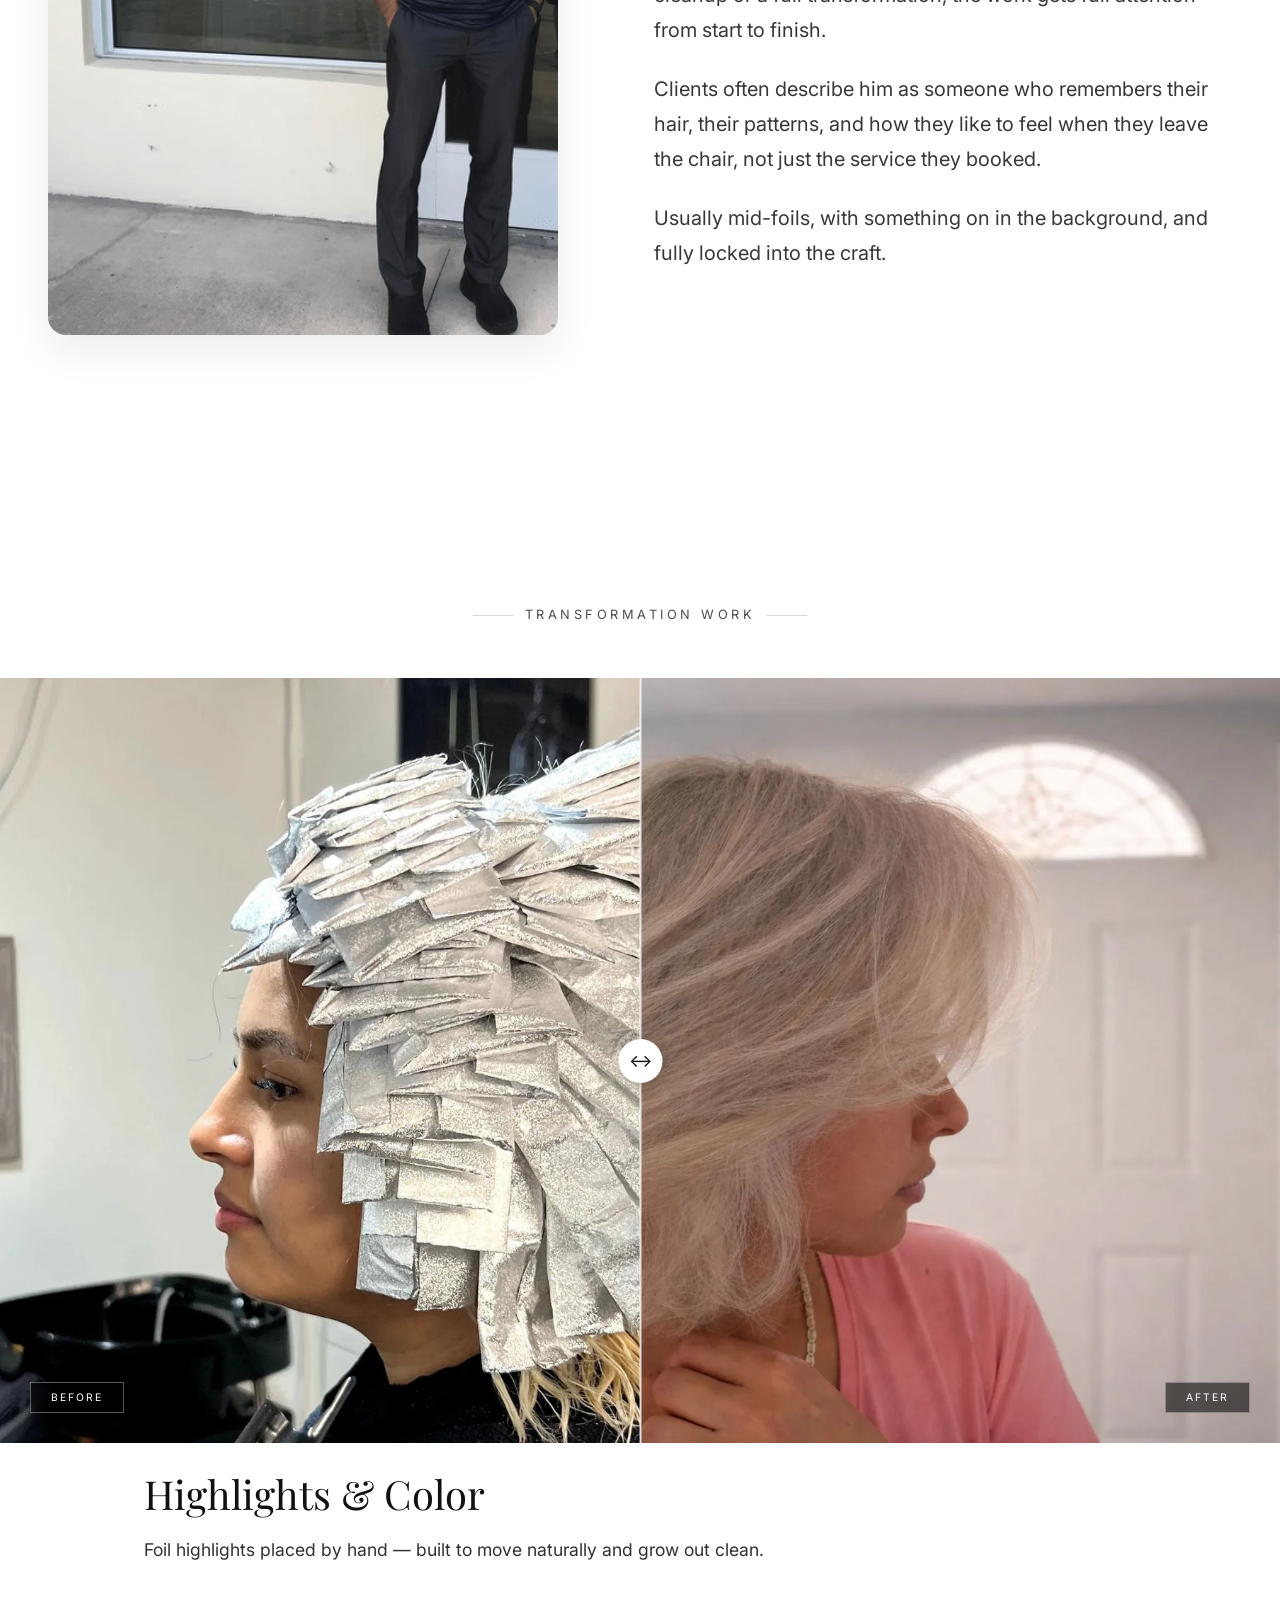
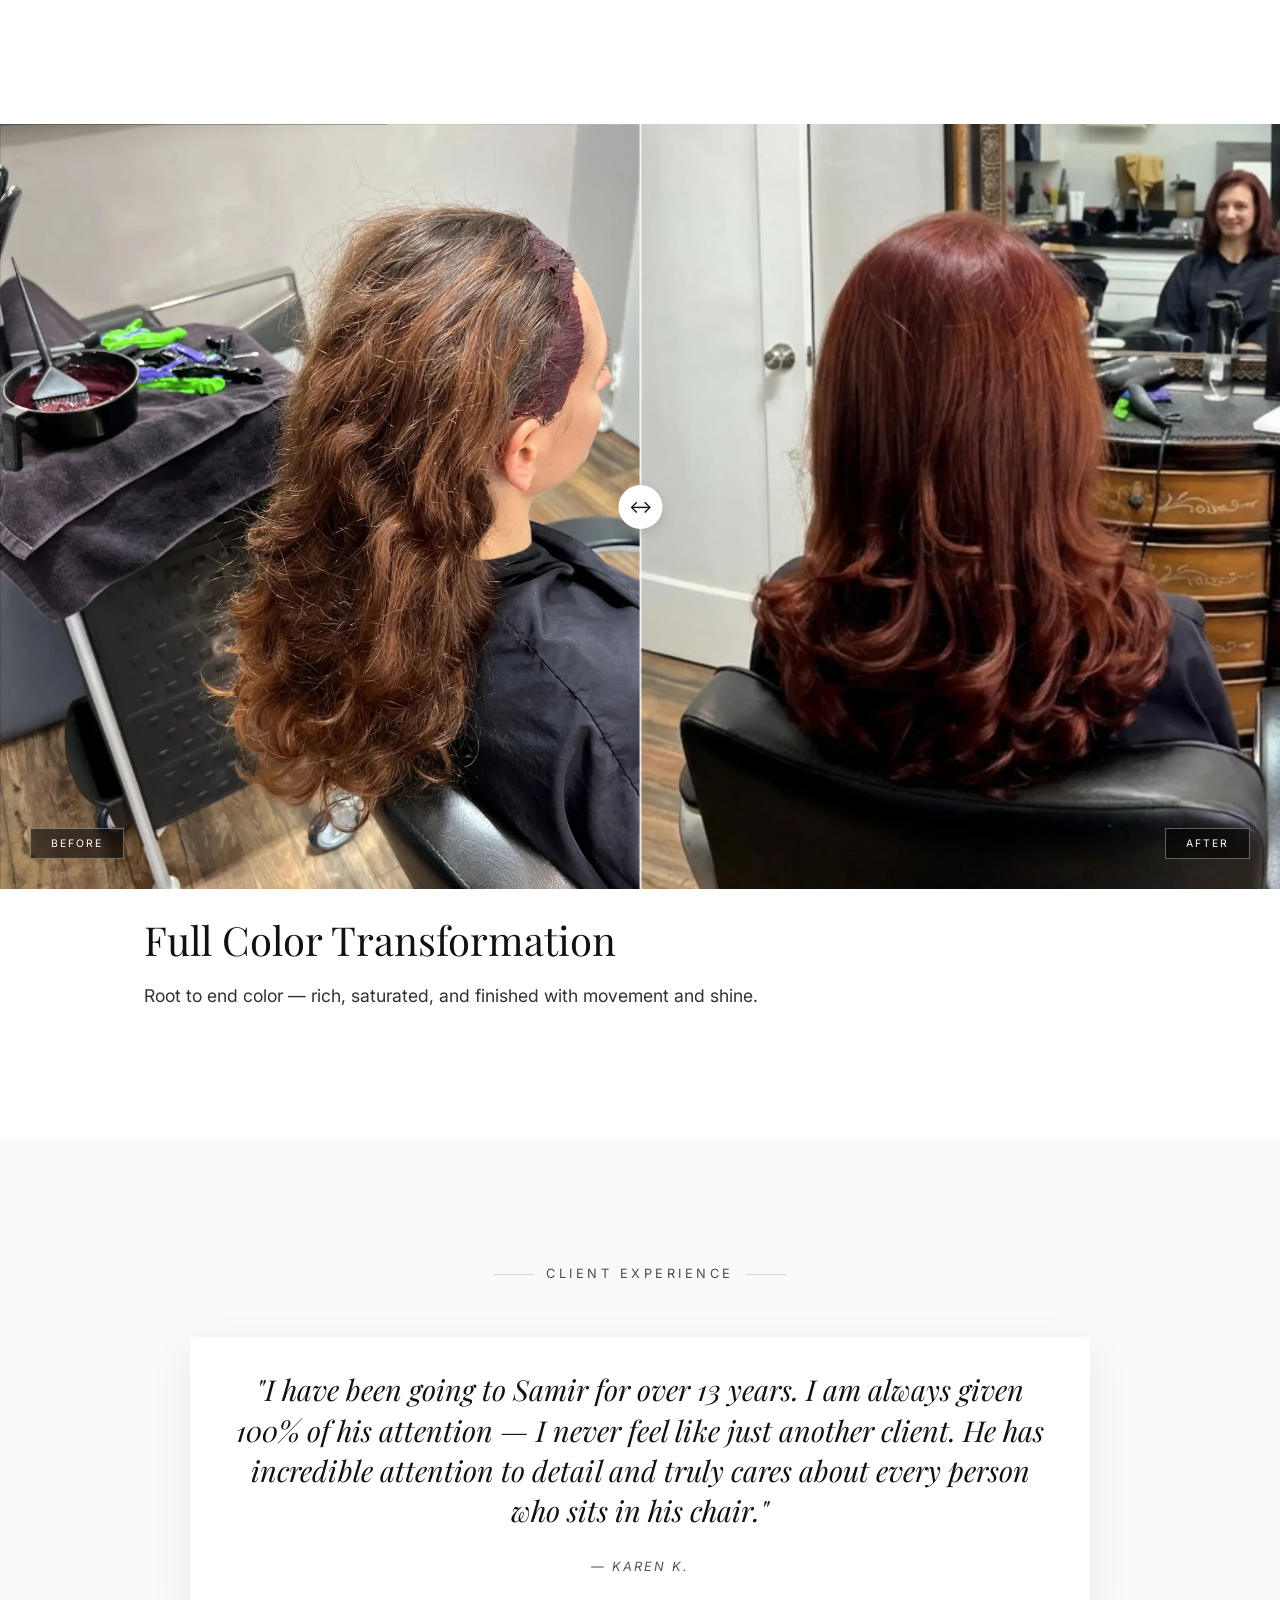
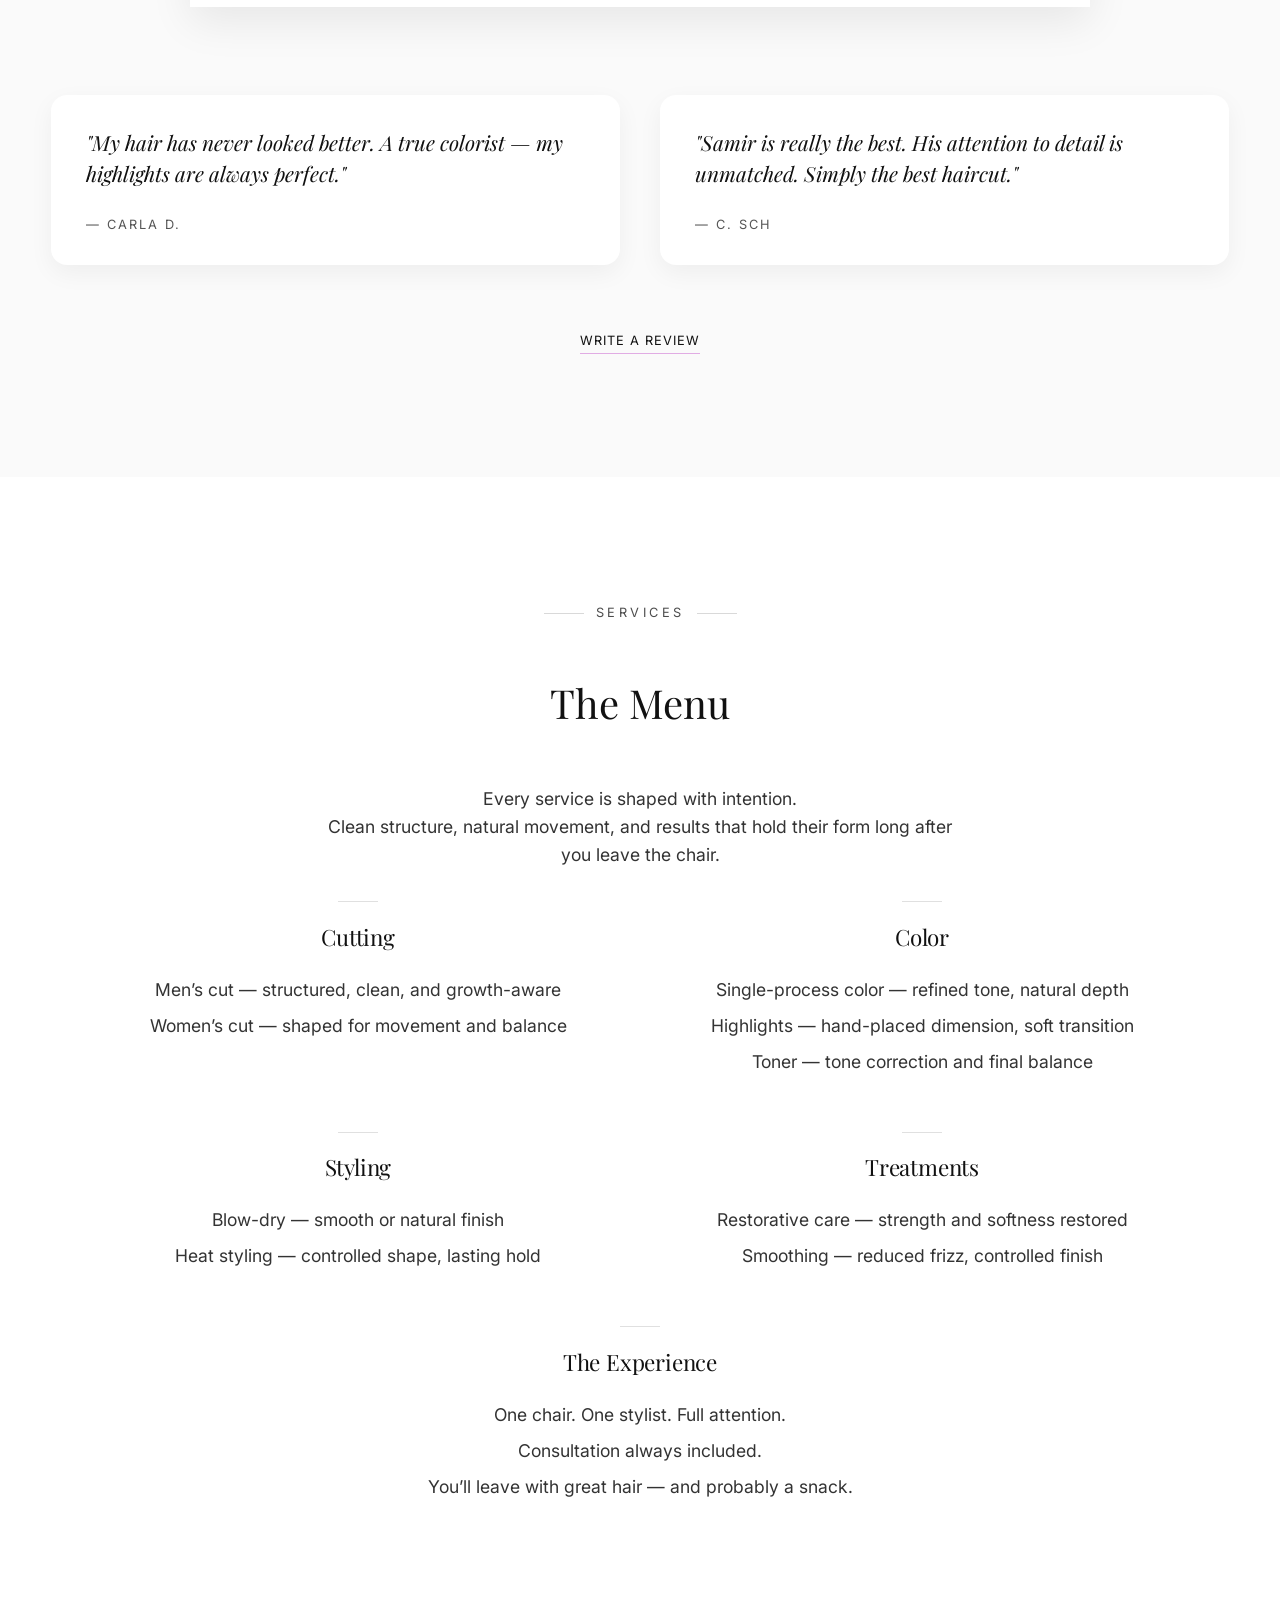
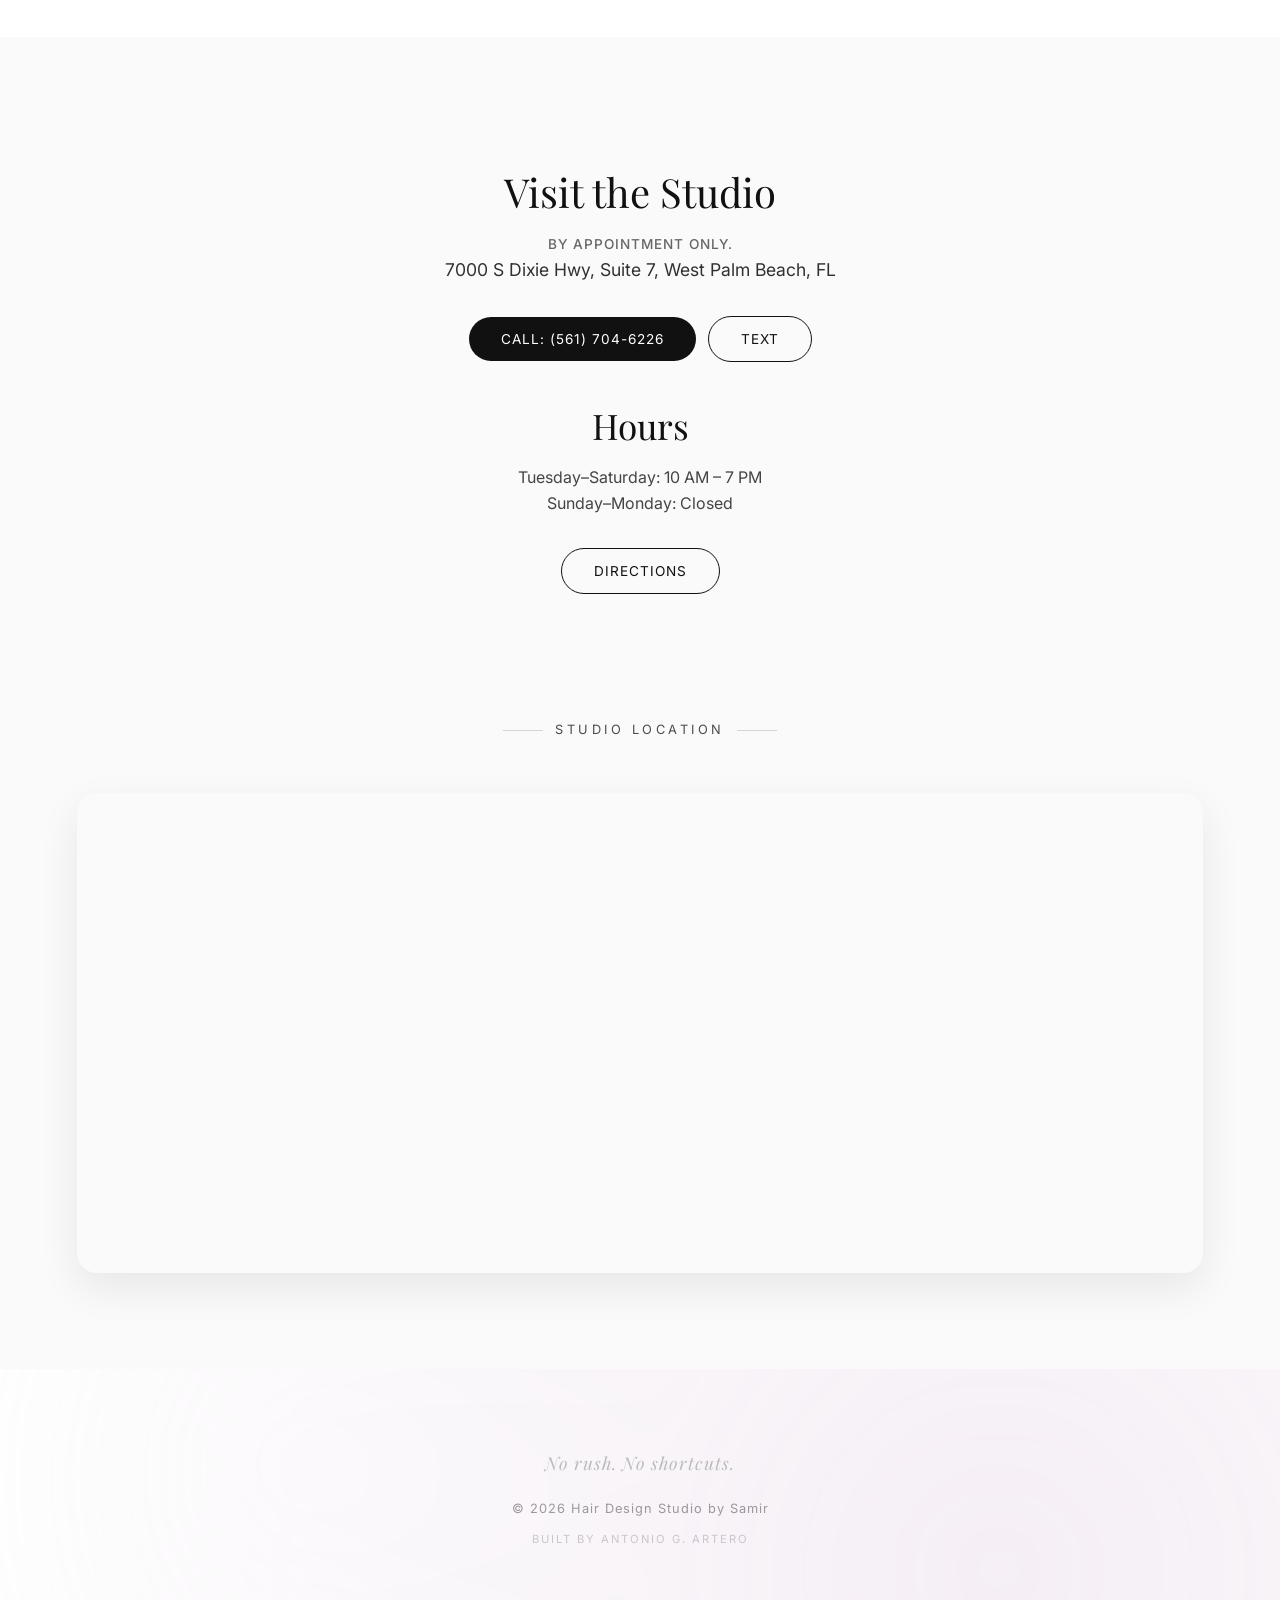
==== commit 455cf696: "Feat: launch - analytics, domain, final build" ====
--- a/index.html
+++ b/index.html
@@ -6,7 +6,7 @@
     <meta name="description" content="Private hair salon in West Palm Beach. Precision cuts, color, and highlights by Samir — by appointment only. Call (561) 704-6226.">
     <meta property="og:title" content="Hair Design Studio by Samir">
     <meta property="og:description" content="Precision haircuts and color in West Palm Beach">
-    <meta property="og:image" content="https://hairdesignstudiobysamir.com/assets/images/samir-storefront.png"> 
+    <meta property="og:image" content="https://hairdesignstudiobysamir.com/assets/images/samir-storefront.webp"> 
     <meta property="og:url" content="https://hairdesignstudiobysamir.com">
     <meta property="og:type" content="website">
     <title>Hair Design Studio by Samir</title>
@@ -19,7 +19,7 @@
         "@context": "https://schema.org",
         "@type": "HairSalon",
         "name": "Hair Design Studio by Samir",
-        "image": "https://hairdesignstudiobysamir.com/assets/images/samir-storefront.png",
+        "image": "https://hairdesignstudiobysamir.com/assets/images/samir-storefront.webp",
         "address": {
             "@type": "PostalAddress",
             "streetAddress": "7000 S Dixie Hwy, Suite 7",
@@ -37,12 +37,12 @@
     </script>
 
     <!-- Google Analytics -->
-    <script async src="https://www.googletagmanager.com/gtag/js?id=G-XXXXXXX"></script>   <!-- After creating doman find G-ID to track analytics -->
+    <script async src="https://www.googletagmanager.com/gtag/js?id=G-TDMB52NQW2"></script> 
     <script>
         window.dataLayer = window.dataLayer || [];
         function gtag(){dataLayer.push(arguments);}
         gtag('js', new Date());
-        gtag('config', 'G-XXXXXXX'); /* After creating doman find G-ID to track analytics */
+        gtag('config', 'G-TDMB52NQW2'); 
     </script>
 </head>
 <body>
@@ -62,6 +62,11 @@
         <a href="#contact">Visit</a> <!-- Contact -->
         
     </nav>
+    <button class="hamburger" aria-label="Menu">
+        <span></span>
+        <span></span>
+        <span></span>
+    </button>
 </header>
 
 <section class="hero editorial">
@@ -90,6 +95,11 @@
         </div>
 
     </div>
+    <a href="#about-samir" class="scroll-indicator" aria-label="Scroll down">
+        <svg width="16" height="16" viewBox="0 0 16 16" fill="none">
+            <path d="M8 3L8 13M8 13L4 9M8 13L12 9" stroke="#111" stroke-width="1.5" stroke-linecap="round" stroke-linejoin="round"/>
+        </svg>
+    </a>
 </section>
 
 <section id="about-samir" class="editorial-text about-samir">
@@ -130,59 +140,66 @@
 
 <section id="work">
 
+    <!-- CARD 1 — SLIDER REVEAL -->
     <div class="transform-card" id="card-1">
         <span class="section-kicker">Transformation Work</span>
-        <div class="reveal">
-            <div class="comparison-box">
-                <span class="label">Before</span>
-                <img src="assets/images/before_foil.webp" alt="Before hair color correction in West Palm Beach salon"> 
-            </div>
-            
-            <div class="comparison-box">
-                <span class="label">After</span>
-                <img src="assets/images/after_foil.webp" alt="After balayage and dimensional hair color by West Palm Beach stylist"> 
-            </div>
+        <div class="slider-reveal">
+            <div class="slider-after">
+                <img src="assets/images/after_foil.webp" alt="After balayage and dimensional hair color by West Palm Beach stylist">
+            </div>
+            <div class="slider-before">
+                <img src="assets/images/before_foil.webp" alt="Before hair color correction in West Palm Beach salon">
+            </div>
+            <div class="slider-handle">
+                <div class="slider-line"></div>
+                <div class="slider-button">&#8596;</div>
+            </div>
+            <span class="label-before">Before</span>
+            <span class="label-after">After</span>
         </div>
         <div class="card-text">
-        <h2>Highlights & Color</h2>
-        <p>Foil highlights placed by hand — built to move naturally and grow out clean.</p>
-      </div>
-    </div>
-
+            <h2>Highlights & Color</h2>
+            <p>Foil highlights placed by hand — built to move naturally and grow out clean.</p>
+        </div>
+    </div>
+
+    <!-- CARD 2 — SLIDER REVEAL -->
     <div class="transform-card" id="card-2">
-        <div class="reveal">
-            <div class="comparison-box">
-                <span class="label">Before</span>
-                <img src="assets/images/before2.png" alt="Before precision haircut at West Palm Beach private hair studio"> 
-            </div> 
-            <div class="comparison-box">
-                <span class="label">After</span>
-                <img src="assets/images/after2.png" alt="Precision layered haircut styled in private salon West Palm Beach">
-            </div>
+        <div class="slider-reveal">
+            <div class="slider-after">
+                <img src="assets/images/after_color.webp" alt="Precision layered haircut styled in private salon West Palm Beach">
+            </div>
+            <div class="slider-before">
+                <img src="assets/images/before_color.webp" alt="Before precision haircut at West Palm Beach private hair studio">
+            </div>
+            <div class="slider-handle">
+                <div class="slider-line"></div>
+                <div class="slider-button">&#8596;</div>
+            </div>
+            <span class="label-before">Before</span>
+            <span class="label-after">After</span>
         </div>
         <div class="card-text">
-            <h2>Structural Cut & Shape</h2>
-            <p>Precision cutting based on how the hair falls — not just how it looks when finished.</p>
-        </div>
-    </div>
-
+            <h2>Full Color Transformation</h2>
+            <p>Root to end color — rich, saturated, and finished with movement and shine.</p>
+        </div>
+    </div>
+
+<!--     CARD 3 — TWO FINISHED SHOTS, NO REVEAL 
     <div class="transform-card" id="card-3">
-        <div class="reveal">
-            <div class="comparison-box">
-                <span class="label">Before</span>
-                <img src="assets/images/before3.jpg" alt="Before full hair color correction transformation at hair salon for men and women."> 
-            </div>
-            <div class="comparison-box">
-                <span class="label">After</span>
-                <img src="assets/images/after3.jpeg" alt="Full hair color correction transformation with restored tone and shine">
+        <div class="double-shot">
+            <div class="double-shot-image">
+                <img src="assets/images/after_foil.webp" alt="Finished hair color result at Hair Design Studio by Samir">
+            </div>
+            <div class="double-shot-image">
+                <img src="assets/images/before_foil.webp" alt="Finished haircut result at West Palm Beach private hair studio">
             </div>
         </div>
         <div class="card-text">
-            <h2>Full Color Correction</h2>
-            <p>Restoring tone, depth, and balance when previous color has gone too far.</p>
-        </div>
-    </div>
-
+            <h2>The Work</h2>
+            <p>Two different clients. The same attention to detail.</p>
+        </div>
+    </div> -->
 </section>
 
 <section id="testimonials" class="testimonials">
@@ -335,5 +352,7 @@
     });
 </script>
 
+<div class="nav-overlay"></div>
+
 </body>
 </html>
--- a/styles.css
+++ b/styles.css
@@ -480,97 +480,150 @@
     transition: transform 0.4s ease;
 }
 
-.reveal {
+
+
+.transform-card:last-child {
+    margin-bottom: 0;
+}
+
+/* ================================
+   9B. SLIDER REVEAL
+================================ */
+
+.slider-reveal {
+    position: relative;
+    width: 100vw;
+    height: 85vh;
+    left: 50%;
+    margin-left: -50vw;
+    overflow: hidden;
+    cursor: col-resize;
+    user-select: none;
+}
+
+.slider-after,
+.slider-before {
+    position: absolute;
+    top: 0;
+    left: 0;
+    width: 100%;
+    height: 100%;
+}
+
+.slider-after img,
+.slider-before img {
+    width: 100%;
+    height: 100%;
+    object-fit: cover;
+    pointer-events: none;
+}
+
+/* Before sits on top, clipped to left half */
+.slider-before {
+    clip-path: inset(0 50% 0 0);
+    z-index: 2;
+}
+
+.slider-handle {
+    position: absolute;
+    top: 0;
+    left: 50%;
+    width: 3px;
+    height: 100%;
+    z-index: 10;
+    transform: translateX(-50%);
+    display: flex;
+    flex-direction: column;
+    align-items: center;
+    justify-content: center;
+    pointer-events: none;
+}
+
+.slider-line {
+    position: absolute;
+    top: 0;
+    width: 2px;
+    height: 100%;
+    background: rgba(255,255,255,0.8);
+}
+
+.slider-button {
+    width: 44px;
+    height: 44px;
+    border-radius: 50%;
+    background: #fff;
+    display: flex;
+    align-items: center;
+    justify-content: center;
+    font-size: 1.1rem;
+    color: #111;
+    box-shadow: 0 4px 15px rgba(0,0,0,0.15);
+    z-index: 11;
+    position: relative;
+}
+/* Card 2 — Color */
+#card-2 .slider-before img { object-position: left center; }
+#card-2 .slider-after img  { object-position: center 20%; }
+
+/* Labels */
+.label-before,
+.label-after {
+    position: absolute;
+    bottom: 30px;
+    padding: 8px 20px;
+    font-size: 0.65rem;
+    text-transform: uppercase;
+    letter-spacing: 2px;
+    color: #fff;
+    background: rgba(0, 0, 0, 0.55);
+    backdrop-filter: blur(5px);
+    border: 1px solid rgba(255,255,255,0.35);
+    z-index: 10;
+    pointer-events: none;
+}
+
+.label-before { left: 30px; z-index: 3; }
+.label-after  { right: 30px; }
+
+.card-text {
+    padding: var(--space-5) var(--space-7) 0;
+    max-width: var(--container-md);
+    margin-left: var(--space-9);
+}
+
+
+/* ================================
+   9C. DOUBLE SHOT (TWO FINISHED IMAGES)
+================================ */
+
+.double-shot {
     width: 100vw;
     height: 85vh;
     position: relative;
     left: 50%;
-    right: 50%;
     margin-left: -50vw;
-    margin-right: -50vw;
-    display: flex;
-    gap: 0;
-    background-color: #ffffff;
+    display: grid;
+    grid-template-columns: 1fr 1fr;
+    gap: 3px;
     overflow: hidden;
-}
-
-.comparison-box {
+    background: #fff;
+}
+
+.double-shot-image {
+    overflow: hidden;
     position: relative;
-    flex: 1;
-    height: 100%;
-    overflow: hidden;
-    transition: flex 0.8s cubic-bezier(0.2, 1, 0.3, 1);
-    will-change: flex;
-}
-
-.reveal img {
-    position: absolute;
-    top: 0;
-    width: 100vw;
+}
+
+.double-shot-image img {
+    width: 100%;
     height: 100%;
     object-fit: cover;
-    transition: all 0.8s cubic-bezier(0.2, 1, 0.3, 1);
-}
-
-.comparison-box:first-child img {
-    left: 0;
-    object-position: left center;
-}
-
-.comparison-box:last-child img {
-    right: 0;
-    object-position: right center;
-}
-
-.comparison-box:first-child {
-    border-right: 3px solid rgb(255, 255, 255);
-}
-
-.comparison-box:hover {
-    flex: 2.2;
-}
-
-/* Card 1 — Dimensional Color */
-#card-1 .comparison-box:first-child img { object-position: center; }
-#card-1 .comparison-box:last-child img  { object-position: center 20%;}
-
-/* Card 2 — Structural Cut */
-#card-2 .comparison-box:first-child img  { object-position: left 0%}
-#card-2 .comparison-box:last-child img   { object-position: left 0%}
-
-/* Card 3 — Full Color Correction */
-#card-3 .comparison-box:first-child img  { object-position: left 0%}
-#card-3 .comparison-box:last-child img   { object-position: left 0%}
-
-.label {
-    position: absolute;
-    bottom: 30px;
-    padding: 8px 20px;
-    font-size: 0.65rem;
-    text-transform: uppercase;
-    letter-spacing: 2px;
-    color: #fff;
-    background: rgba(0, 0, 0, 0.55);
-    backdrop-filter: blur(5px);
-    z-index: 10;
-    border: 1px solid rgba(255,255,255,0.35);
-    pointer-events: none;
-}
-
-.comparison-box:first-child .label { left: 30px; }
-.comparison-box:last-child .label  { right: 30px; }
-
-.card-text {
-    padding: var(--space-5) var(--space-7) 0;
-    max-width: var(--container-md);
-    margin-left: var(--space-9)
-}
-
-.transform-card:last-child {
-    margin-bottom: 0;
-}
-
-
+    transition: transform 0.6s ease;
+}
+
+.double-shot-image:hover img {
+    transform: scale(1.03);
+}
 
 /* ================================
    10. SERVICES SECTION
@@ -886,18 +939,10 @@
     background: #fafafa;
 }
 
-.map-label {
-    text-align: center;
-    font-size: 0.75rem;
-    letter-spacing: 2px;
-    text-transform: uppercase;
-    color: #999;
-    margin-bottom: 1rem;
-}
 
 .map iframe {
     width: 100%;
-    height: 520px;
+    height: 480px;
     border: none;
     border-radius: 20px;
     display: block;
@@ -976,7 +1021,61 @@
     color: #999;
 }
 
-
+.scroll-indicator {
+    display: none;
+}
+
+.hamburger {
+    display: none;
+    flex-direction: column;
+    gap: 5px;
+    background: none;
+    border: none;
+    cursor: pointer;
+    padding: 4px;
+    z-index: 200;
+}
+
+.hamburger span {
+    display: block;
+    width: 24px;
+    height: 1.5px;
+    background: #111;
+    transition: all 0.3s ease;
+    transform-origin: center;
+}
+
+/* Animate to X when open */
+.hamburger.open span:nth-child(1) {
+    transform: translateY(6.5px) rotate(45deg);
+}
+.hamburger.open span:nth-child(2) {
+    opacity: 0;
+}
+.hamburger.open span:nth-child(3) {
+    transform: translateY(-6.5px) rotate(-45deg);
+}
+
+.nav-overlay {
+    display: none;
+    position: fixed;
+    inset: 0;
+    background: rgba(0,0,0,0.3);
+    z-index: 140;
+    opacity: 0;
+    transition: opacity 0.4s ease;
+}
+
+.nav-overlay.open {
+    display: block;
+    opacity: 1;
+    right: 45vw; /* stops the overlay where the nav starts */
+    width: calc(100% - 45vw);
+}
+
+nav {
+    z-index: 160;
+}
 
 /* ================================
    16. RESPONSIVE — MOBILE (≤768px)
@@ -988,19 +1087,110 @@
         padding: 1rem 1.5rem;
     }
 
+    .hamburger {
+        display: flex;
+        z-index: 200;
+    }
+
     nav {
-        display: none;
+        display: flex;
+        flex-direction: column;
+        position: fixed;
+        top: 0;
+        right: 0;
+        width: 45vw;
+        height: 100vh;
+        background: rgba(255,255,255,0.97);
+        backdrop-filter: blur(12px);
+        padding: 6rem 2rem 3rem;
+        gap: 2rem;
+        z-index: 160;
+        transform: translateX(100%);
+        transition: transform 0.4s cubic-bezier(0.2, 1, 0.3, 1);
+        box-shadow: -10px 0 40px rgba(0,0,0,0.08);
+    }
+
+    nav.open {
+        transform: translateX(0);
+    }
+
+    nav a {
+        margin-left: 0;
+        font-size: 1.1rem;
+        letter-spacing: 2px;
+    }
+
+
+    .hero {
+        height: 100svh;
+        display: flex;
+        flex-direction: column;
+        justify-content: space-between;
+        align-items: center;
+        padding: 0;
     }
 
     .hero-content {
-        padding: 0 1.5rem;
-    }
-
-    .sticky-call {
-        bottom: 16px;
-        right: 16px;
-        padding: 12px 22px;
+        flex: 1;
+        display: flex;
+        flex-direction: column;
+        justify-content: center;
+        padding: 7rem 1.5rem 0;
+        width: 100%;
+    }
+
+    h1 {
+        font-size: 1.8rem;
+        line-height: 1.2;
+        margin-bottom: 1rem;
+    }
+
+    .hero-subtext {
+        font-size: 0.95rem;
+        line-height: 1.5;
+    }
+
+    .hero-meta {
+        margin-top: 1rem;
+        width: 100%;
+    }
+
+    .hero-buttons {
+        flex-direction: row;
+        flex-wrap: wrap;
+        gap: 8px;
+    }
+
+    .hero-buttons a {
+        padding: 11px 20px;
         font-size: 0.75rem;
+        letter-spacing: 1px;
+    }
+
+    .hero-proof {
+        font-size: 0.65rem;
+        letter-spacing: 0.8px;
+        line-height: 1.6;
+    }
+
+    .scroll-indicator {
+        display: flex;
+        align-items: center;
+        justify-content: center;
+        width: 40px;
+        height: 40px;
+        border-radius: 50%;
+        border: 1px solid rgba(0,0,0,0.15);
+        margin: 0 auto 2.5rem;
+        text-decoration: none;
+        animation: bounce 2s ease-in-out infinite;
+        flex-shrink: 0;
+        align-self: center;
+    }
+    
+    @keyframes bounce {
+        0%, 100% { transform: translateY(0); }
+        50%       { transform: translateY(6px); }
     }
 
     section {
@@ -1015,7 +1205,12 @@
         padding: 0 1.5rem;
     }
 
-    .reveal {
+    .slider-reveal {
+        height: auto;
+        aspect-ratio: 4 / 3;
+    }
+
+    .double-shot {
         height: auto;
         aspect-ratio: 4 / 3;
     }
@@ -1026,7 +1221,7 @@
     }
 
     .about-image {
-        height: 360px;
+        height: 600px;
     }
 
     .service-grid {
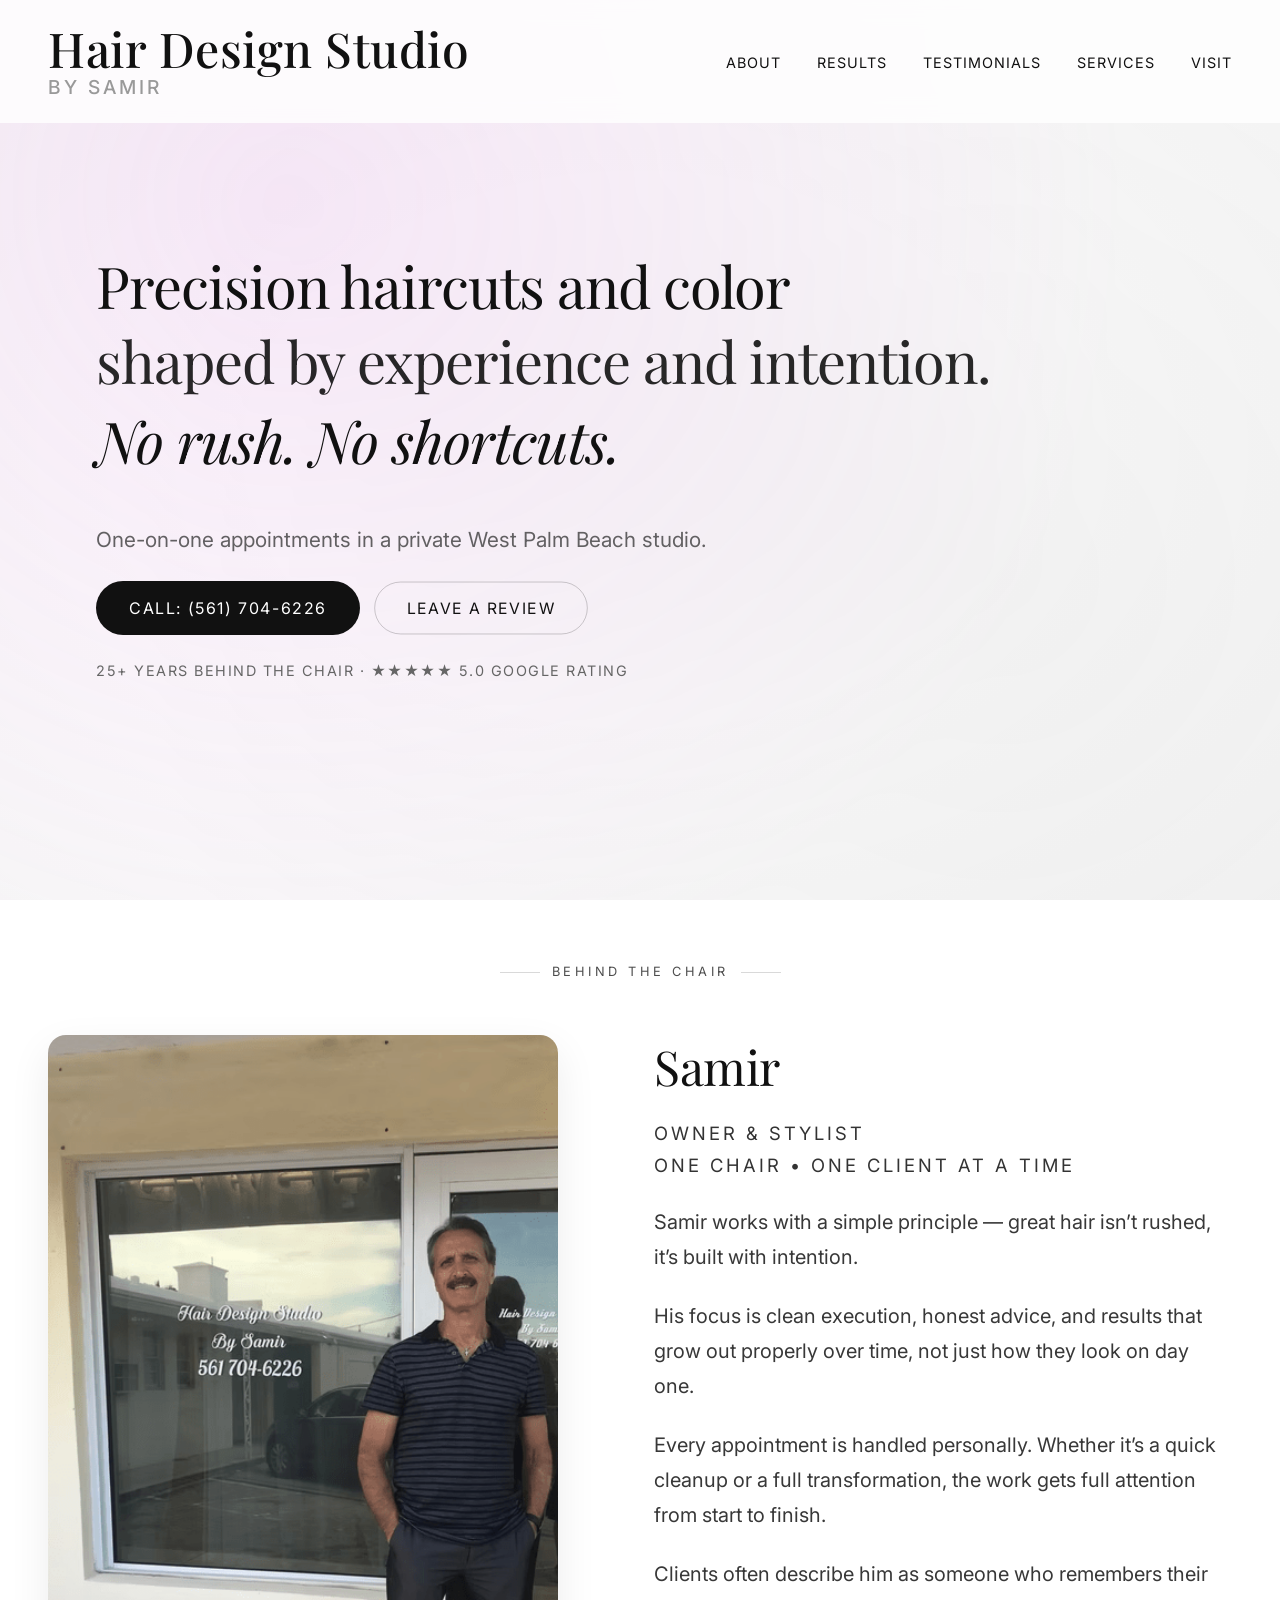
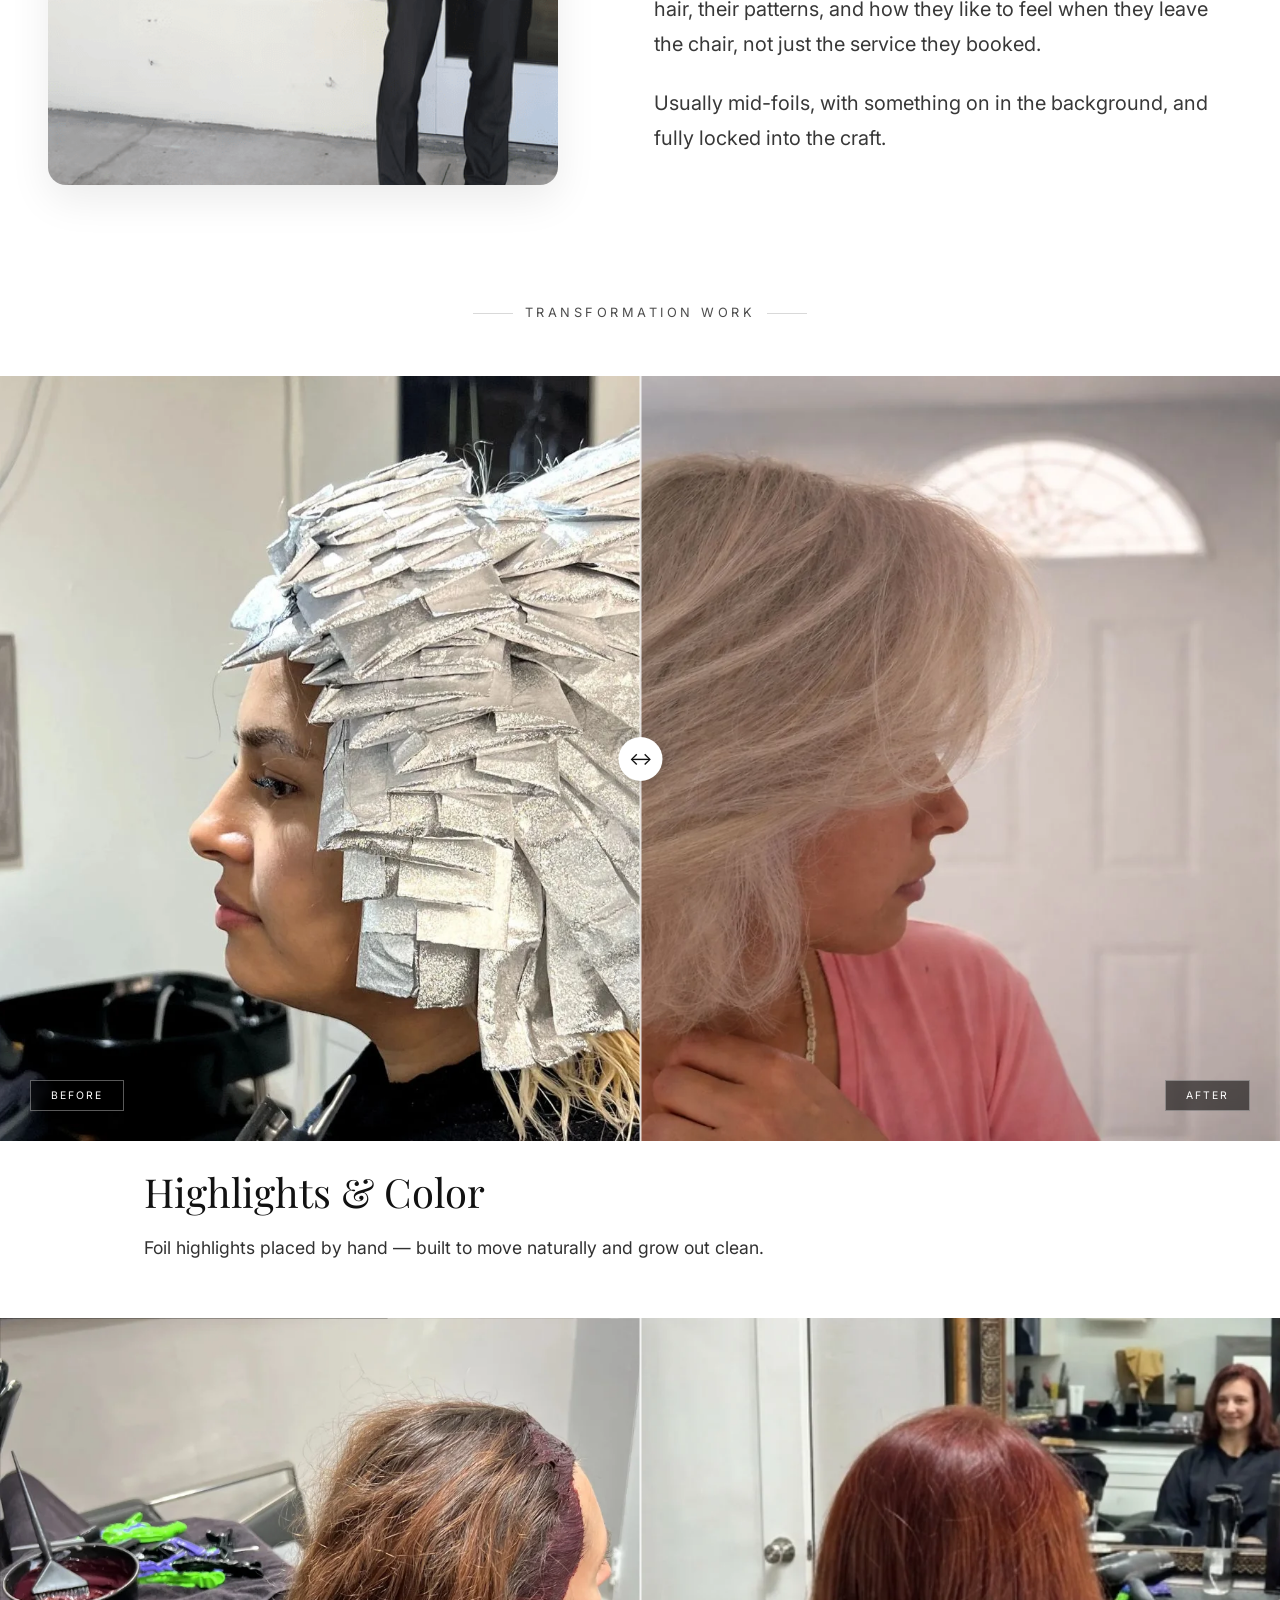
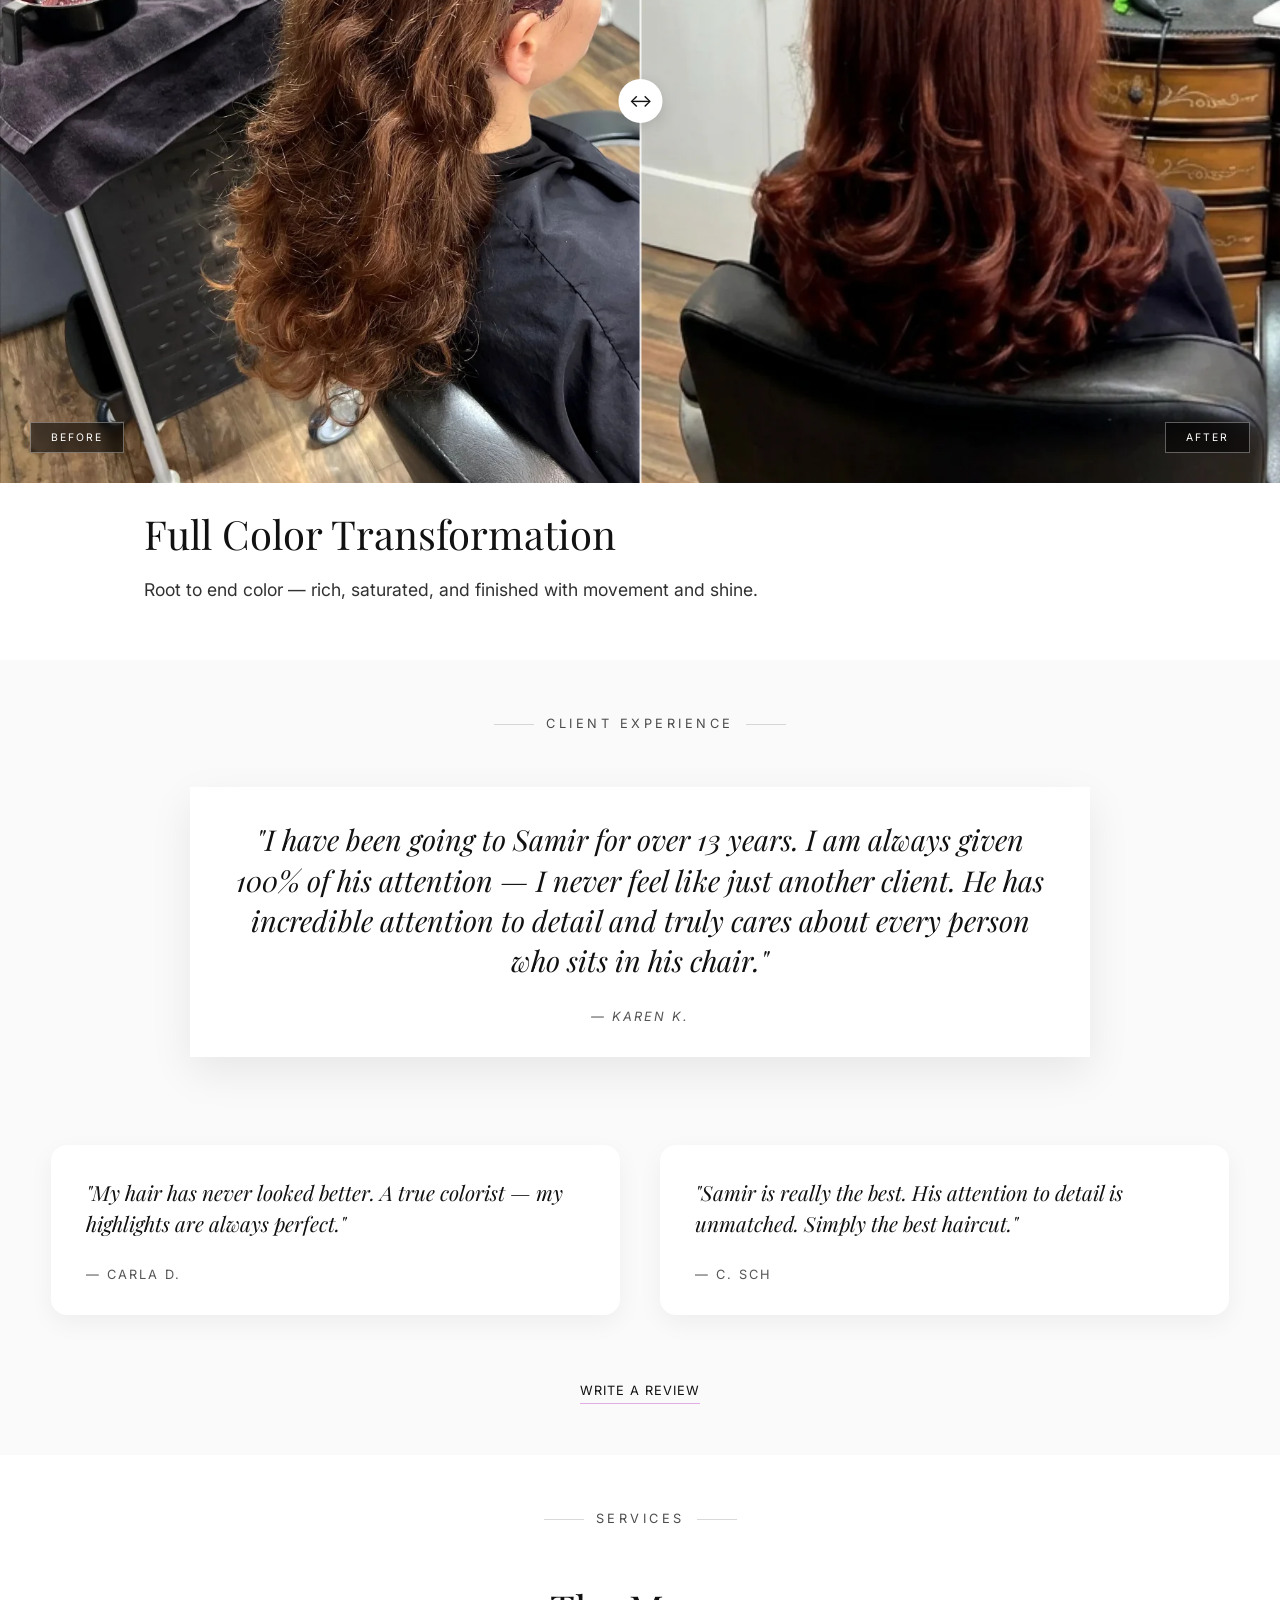
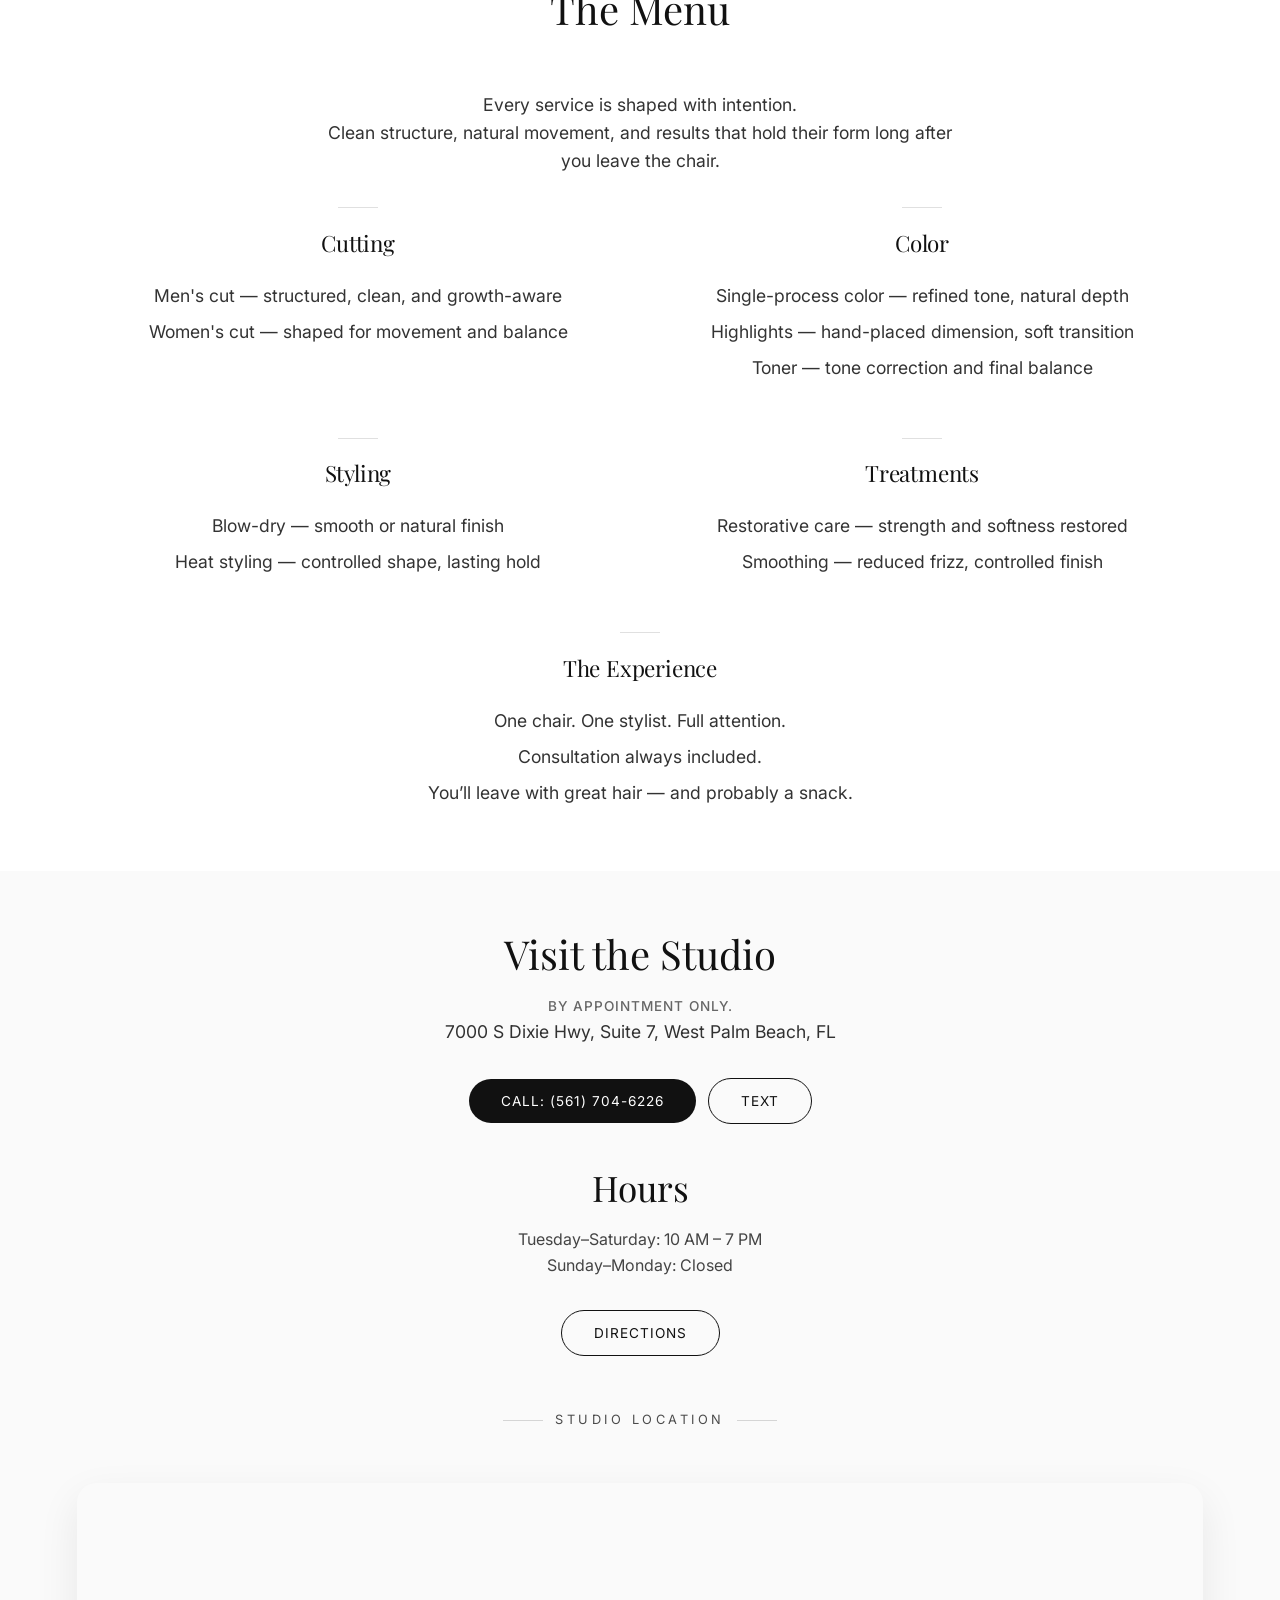
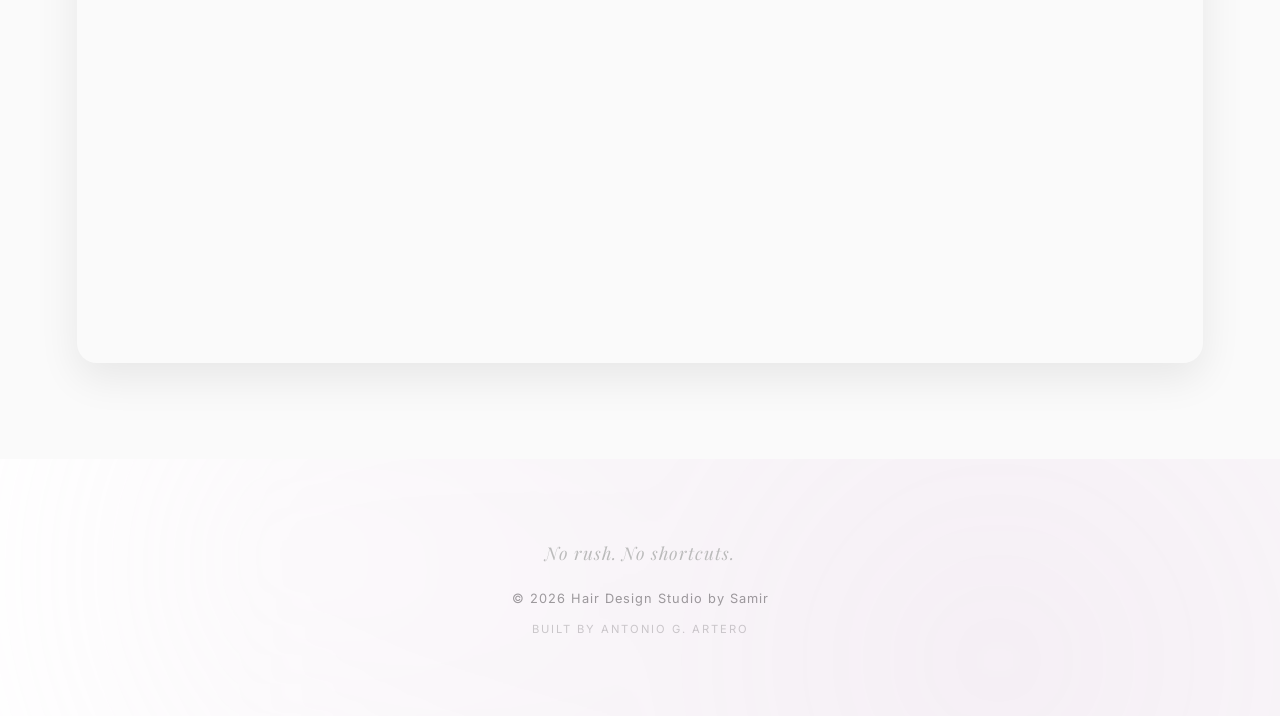
==== commit 7ab354ee: "Updated phone spacing issues, added dropdown deta- ils to services section, adjust logo size and som" ====
--- a/index.html
+++ b/index.html
@@ -74,7 +74,7 @@
 
         <h1>
             <span class="line line-1">Precision haircuts and color</span>
-            <span class="line line-2">Shaped by experience and intention</span>
+            <span class="line line-2">shaped by experience and intention.</span>
             <span class="line line-3">No rush. No shortcuts.</span>
         </h1>
 
@@ -90,7 +90,7 @@
 
             <!-- UNIFIED TRUST LINE (NOW HERO-ONLY) -->
             <p class="hero-proof">
-                ★★★★★ 5.0 Google rating • 30+ years behind the chair • 100+ verified clients
+                25+ years behind the chair · ★★★★★ 5.0 Google rating
             </p>
         </div>
 
@@ -241,34 +241,46 @@
         <p class="services-intro">
             Every service is shaped with intention. <br>Clean structure, natural movement, and results that hold their form long after you leave the chair.
         </p>
-            <div class="service-grid">
-
-                <div class="service-block">
-                    <h3>Cutting</h3>
-                    <p>Men’s cut — structured, clean, and growth-aware</p>
-                    <p>Women’s cut — shaped for movement and balance</p>
+        <div class="service-grid">
+
+            <details class="service-block">
+                <h3>Cutting</h3>
+                <summary><h3>Cutting</h3></summary>
+                <div class="details-content">
+                    <p>Men's cut — structured, clean, and growth-aware</p>
+                    <p>Women's cut — shaped for movement and balance</p>
                 </div>
-
-                <div class="service-block">
-                    <h3>Color</h3>
-                    <p>Single-process color — refined tone, natural depth</p>
-                    <p>Highlights — hand-placed dimension, soft transition</p>
-                    <p>Toner — tone correction and final balance</p>
-                </div>
-
-                <div class="service-block">
-                    <h3>Styling</h3>
+            </details>
+
+            <details class="service-block">
+                <h3>Color</h3>
+                <summary><h3>Color</h3></summary>
+                    <div class="details-content">
+                        <p>Single-process color — refined tone, natural depth</p>
+                        <p>Highlights — hand-placed dimension, soft transition</p>
+                        <p>Toner — tone correction and final balance</p>
+                    </div>
+                </details>
+
+            <details class="service-block">
+                <h3>Styling</h3>
+                <summary><h3>Styling</h3></summary>
+                <div class="details-content">
                     <p>Blow-dry — smooth or natural finish</p>
                     <p>Heat styling — controlled shape, lasting hold</p>
                 </div>
-
-                <div class="service-block">
-                    <h3>Treatments</h3>
+            </details>
+
+            <details class="service-block">
+                <h3>Treatments</h3>
+                <summary><h3>Treatments</h3></summary>
+                <div class="details-content">
                     <p>Restorative care — strength and softness restored</p>
                     <p>Smoothing — reduced frizz, controlled finish</p>
                 </div>
-
-            </div>
+            </details>
+
+        </div>
 
             <div class="service-block service-block--centered">
                 <h3>The Experience</h3>
--- a/styles.css
+++ b/styles.css
@@ -56,7 +56,9 @@
     --shadow-medium: 0 15px 40px rgba(0,0,0,0.08);
 
     /* Section rhythm */
-    --section-y: var(--space-10);
+    --section-y: 3.5rem;
+
+    --nav-offset: 90px;
 }
 
 
@@ -123,6 +125,7 @@
     opacity: 0;
     transform: translateY(20px);
     transition: all 0.8s ease;
+    scroll-margin-top: var(--nav-offset);
 }
 
 .about-text,
@@ -266,7 +269,7 @@
 .logo-name {
     display: block;
     font-family: 'Playfair Display', serif;
-    font-size: 2rem;
+    font-size: 3rem;
     line-height: 1;
     letter-spacing: 0.5px;
 }
@@ -274,11 +277,12 @@
 .logo-sub {
     display: block;
     font-family: 'Inter', sans-serif;
-    font-size: 0.80rem;
+    font-size: 1.2rem;
     text-transform: uppercase;
     letter-spacing: 3px;
     color: #999;
     margin-top: 3px;
+
 }
 
 
@@ -472,7 +476,7 @@
    9. BEFORE/AFTER TRANSFORM CARDS
 ================================ */
 .transform-card {
-    margin: 0 auto 10rem;
+    margin: 0 auto 3.5rem;
 }
 
 .transform-card:hover {
@@ -712,7 +716,7 @@
 }
 
 #about-samir {
-    padding: 9rem 0;
+    padding: 4rem 0;
 }
 
 #about-samir p {
@@ -738,7 +742,7 @@
 
 .about-image {
     width: 100%;
-    height: 820px;
+    height: 750px;
     overflow: hidden;
     border-radius: 18px;
     box-shadow: var(--shadow-medium);
@@ -1077,14 +1081,52 @@
     z-index: 160;
 }
 
+@media (min-width: 769px) {
+
+    .hero {
+        padding-top: 28vh;
+        align-items: flex-start;
+    }
+
+    details.service-block {
+        display: block;
+    }
+
+    details.service-block[open] summary {
+        display: none;
+    }
+
+    details.service-block summary {
+        display: none;
+    }
+
+    details.service-block .details-content {
+        display: block;
+    }
+}
+
 /* ================================
    16. RESPONSIVE — MOBILE (≤768px)
 ================================ */
 
 @media (max-width: 768px) {
+
+    :root {
+        --nav-offset: 70px;
+    }
 
     header {
         padding: 1rem 1.5rem;
+    }
+
+    .logo-name {
+        font-size: 1.7rem;
+        line-height: 1;
+    }
+
+    .logo-sub {
+        font-size: 0.65rem;
+        letter-spacing: 2px;
     }
 
     .hamburger {
@@ -1140,13 +1182,13 @@
     }
 
     h1 {
-        font-size: 1.8rem;
+        font-size: 1.3rem;
         line-height: 1.2;
         margin-bottom: 1rem;
     }
 
     .hero-subtext {
-        font-size: 0.95rem;
+        font-size: 0.75rem;
         line-height: 1.5;
     }
 
@@ -1168,9 +1210,12 @@
     }
 
     .hero-proof {
-        font-size: 0.65rem;
-        letter-spacing: 0.8px;
-        line-height: 1.6;
+        margin-top: 1.5rem;
+        font-size: 0.85rem;
+        letter-spacing: 1.2px;
+        text-transform: uppercase;
+        color: #666;
+        opacity: 0.8;
     }
 
     .scroll-indicator {
@@ -1215,13 +1260,35 @@
         aspect-ratio: 4 / 3;
     }
 
+    .card-text {
+        margin-left: 0;
+        margin-right: 0;
+        text-align: left;
+    }
+    
     .about-samir .about-grid {
         grid-template-columns: 1fr;
         gap: 2.5rem;
     }
 
     .about-image {
-        height: 600px;
+        height: 500px;
+    }
+
+    .about-text h2 {
+        font-size: 3rem;
+        font-weight: 400;
+    }
+
+    #about-samir .signature-line {
+        font-size: 0.75rem !important;
+        letter-spacing: 2px;
+        margin: 0.4rem 0 1.5rem;
+    }
+
+    #about-samir p {
+        font-size: 0.9rem;
+        margin-bottom: 0.7rem;
     }
 
     .service-grid {
@@ -1233,6 +1300,79 @@
         transform: none !important;
     }
 
+    details.service-block {
+        border-bottom: 1px solid rgba(0,0,0,0.08);
+        padding-bottom: 0;
+    }
+
+    details.service-block summary {
+        cursor: pointer;
+        list-style: none;
+        display: flex;
+        justify-content: space-between;
+        align-items: center;
+        padding: 1.2rem 0;
+    }
+
+    details.service-block summary::-webkit-details-marker {
+        display: none;
+    }
+
+    details.service-block summary::after {
+        content: "+";
+        font-size: 1.1rem;
+        color: #bbb;
+        font-weight: 300;
+        transition: transform 0.3s ease, color 0.3s ease;
+        flex-shrink: 0;
+    }
+
+    details.service-block[open] summary::after {
+        content: "+";
+        transform: rotate(45deg);
+        color: #111;
+    }
+
+    details.service-block > h3 {
+        display: none;
+    }   
+
+    details.service-block summary h3 {
+        margin-bottom: 0;
+        font-size: 1.2rem;
+        text-align: left;
+    }
+
+    details.service-block .details-content {
+        overflow: hidden;
+        animation: slideDown 0.9s ease;
+        padding-bottom: 1.2rem;
+    }
+
+    details.service-block p {
+        margin-top: 0.7rem;
+        text-align: left;
+        font-size: 0.85rem !important;
+        color: #555;
+    }
+
+    /* Remove the ::before decorative line on mobile */
+    details.service-block::before {
+        display: none;
+    }
+
+    @keyframes slideDown {
+        from {
+            opacity: 0;
+            transform: translateY(-6px);
+        }
+        to {
+            opacity: 1;
+            transform: translateY(0);
+        }
+    }
+
+
     .testimonial-grid {
         grid-template-columns: 1fr;
     }
@@ -1246,9 +1386,15 @@
         gap: 2rem;
     }
 
+    .map {
+        padding: 0 1.5rem 0rem;
+    }   
+
     .map iframe:hover {
         transform: none;
     }
 
-
+    footer {
+        padding: 3rem 0;
+    }
 }
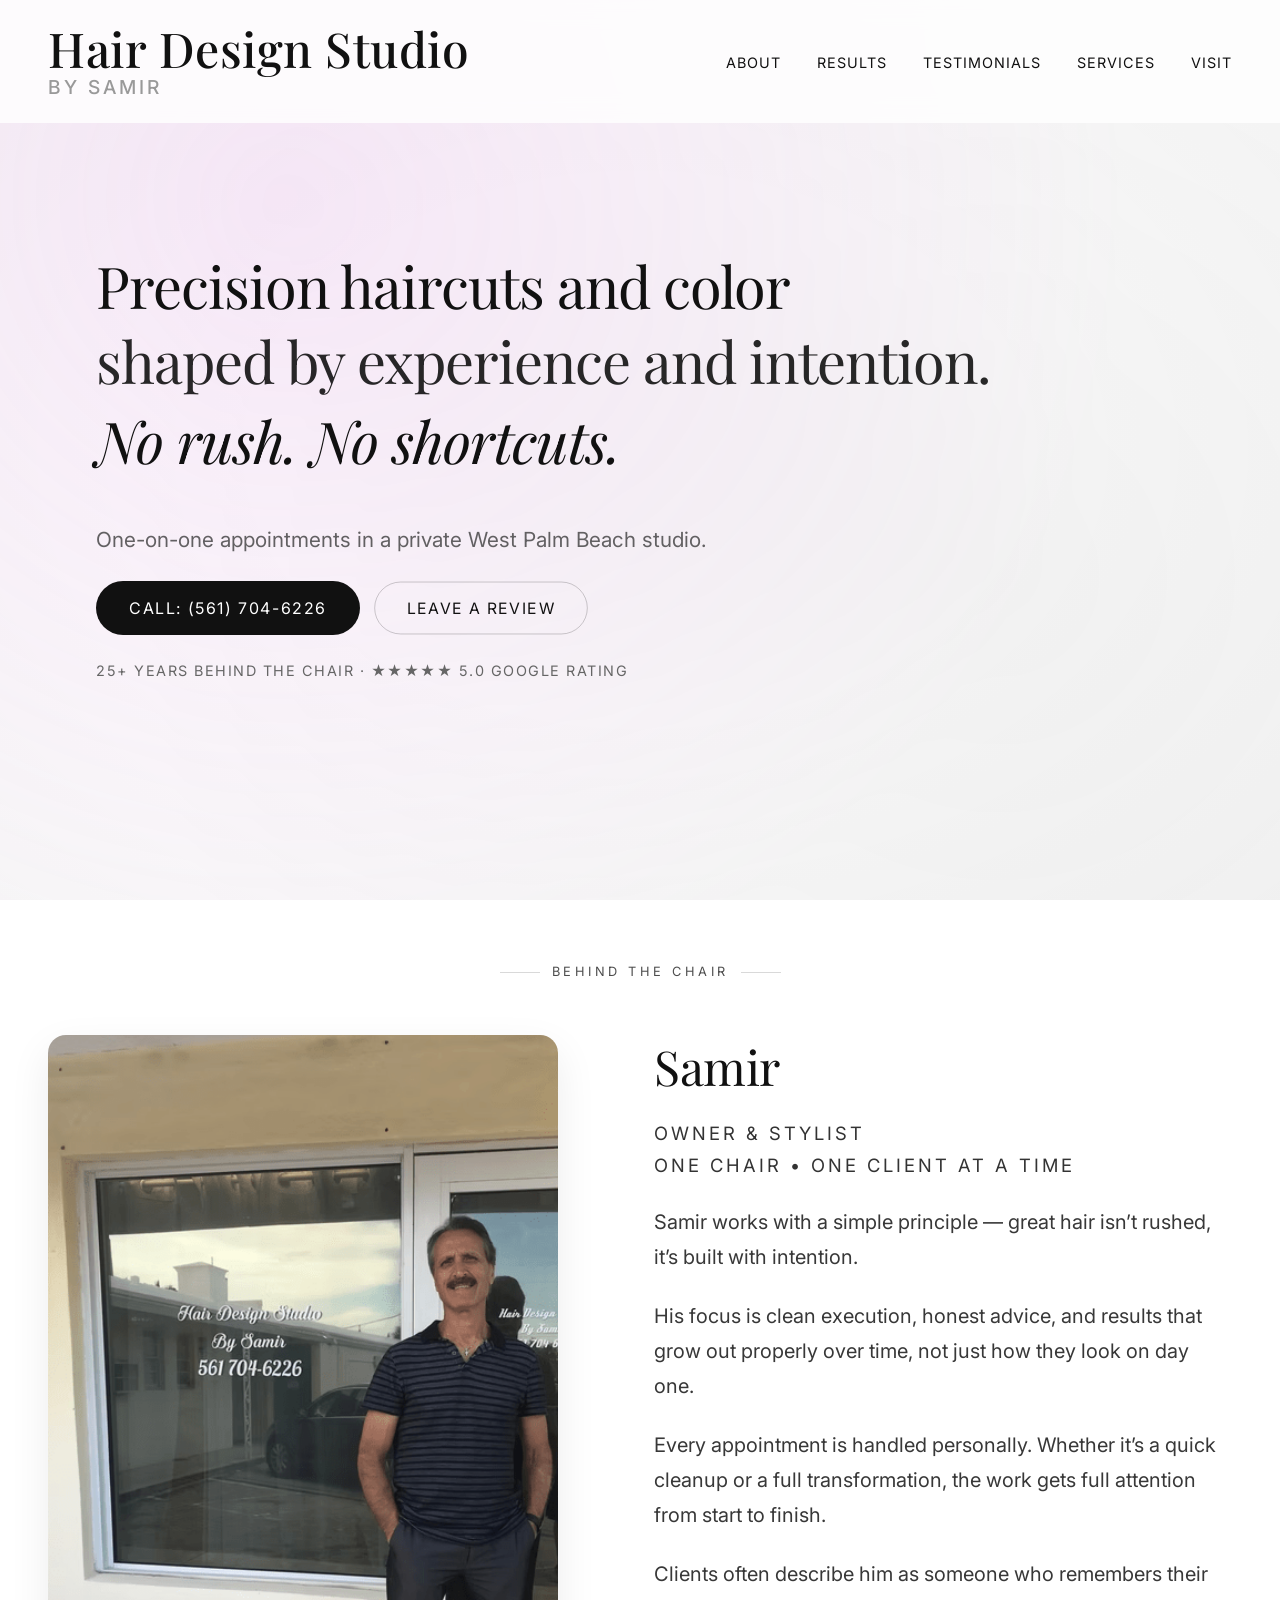
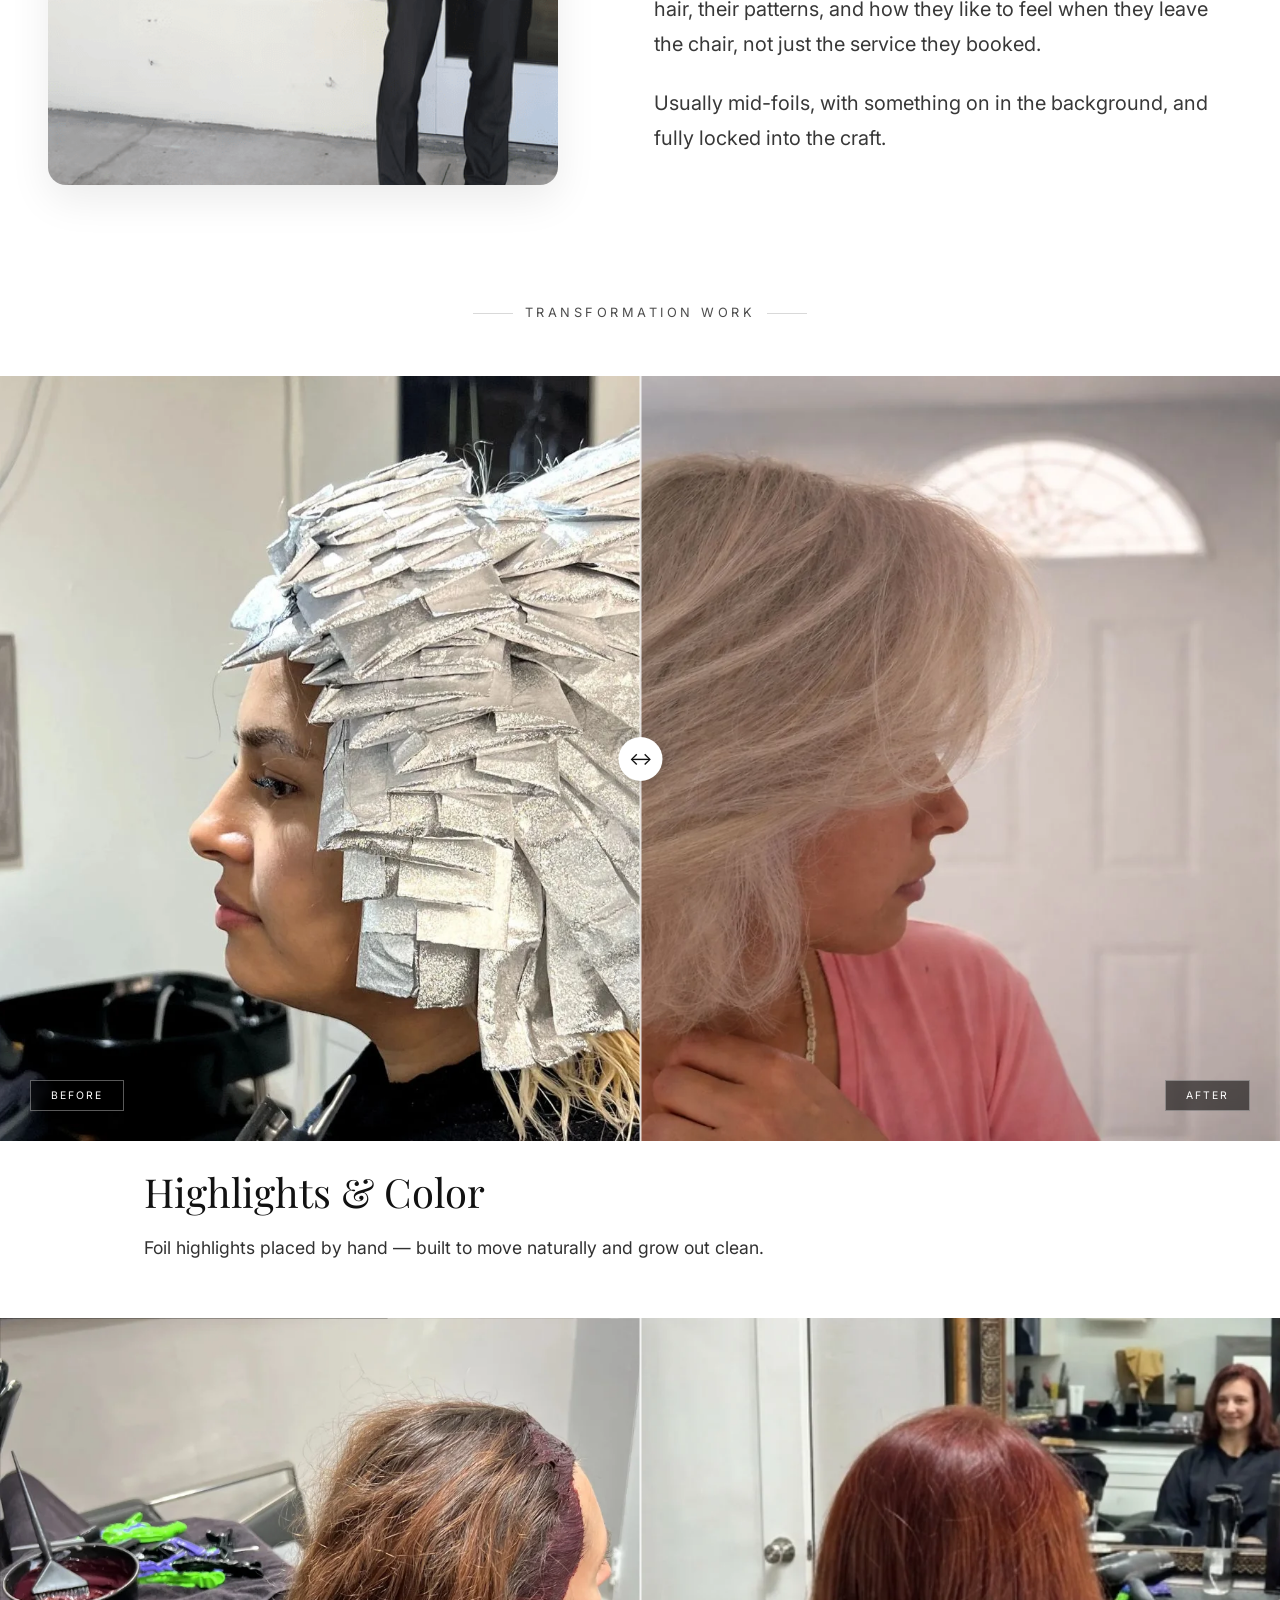
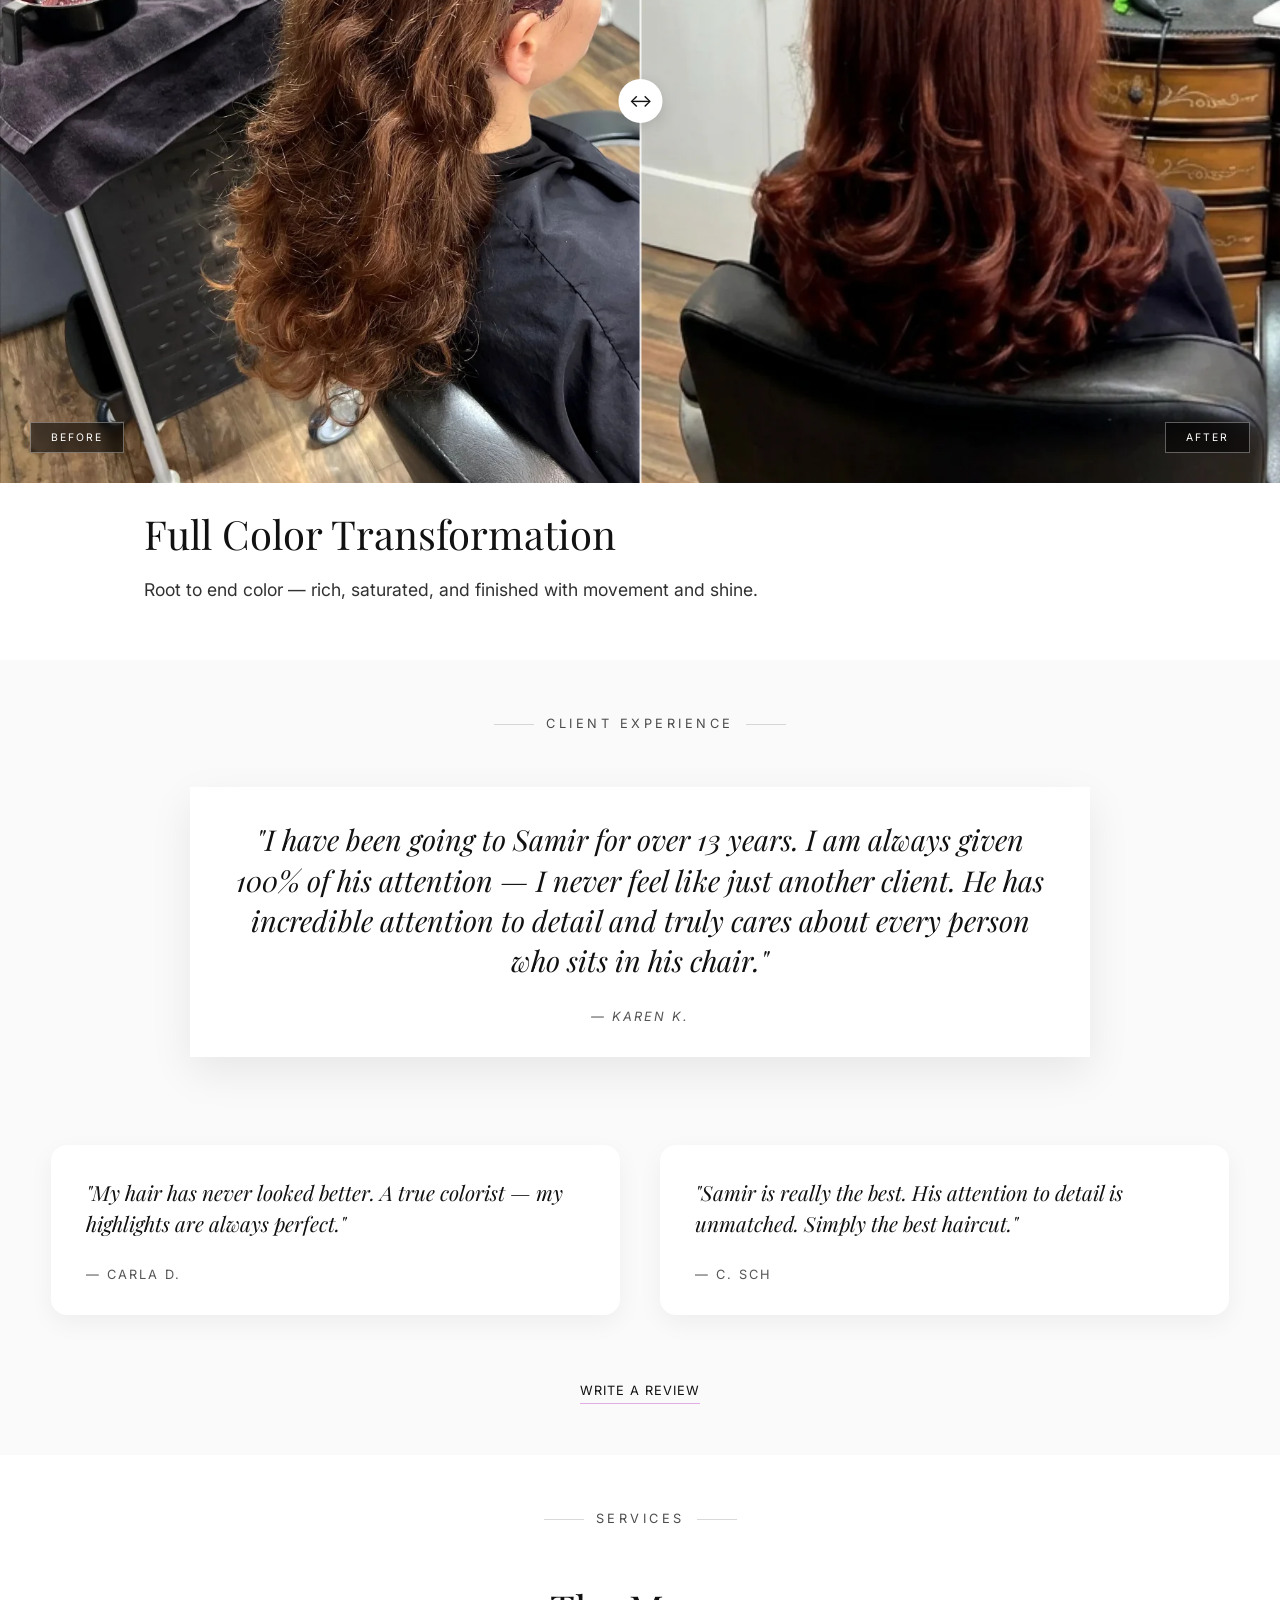
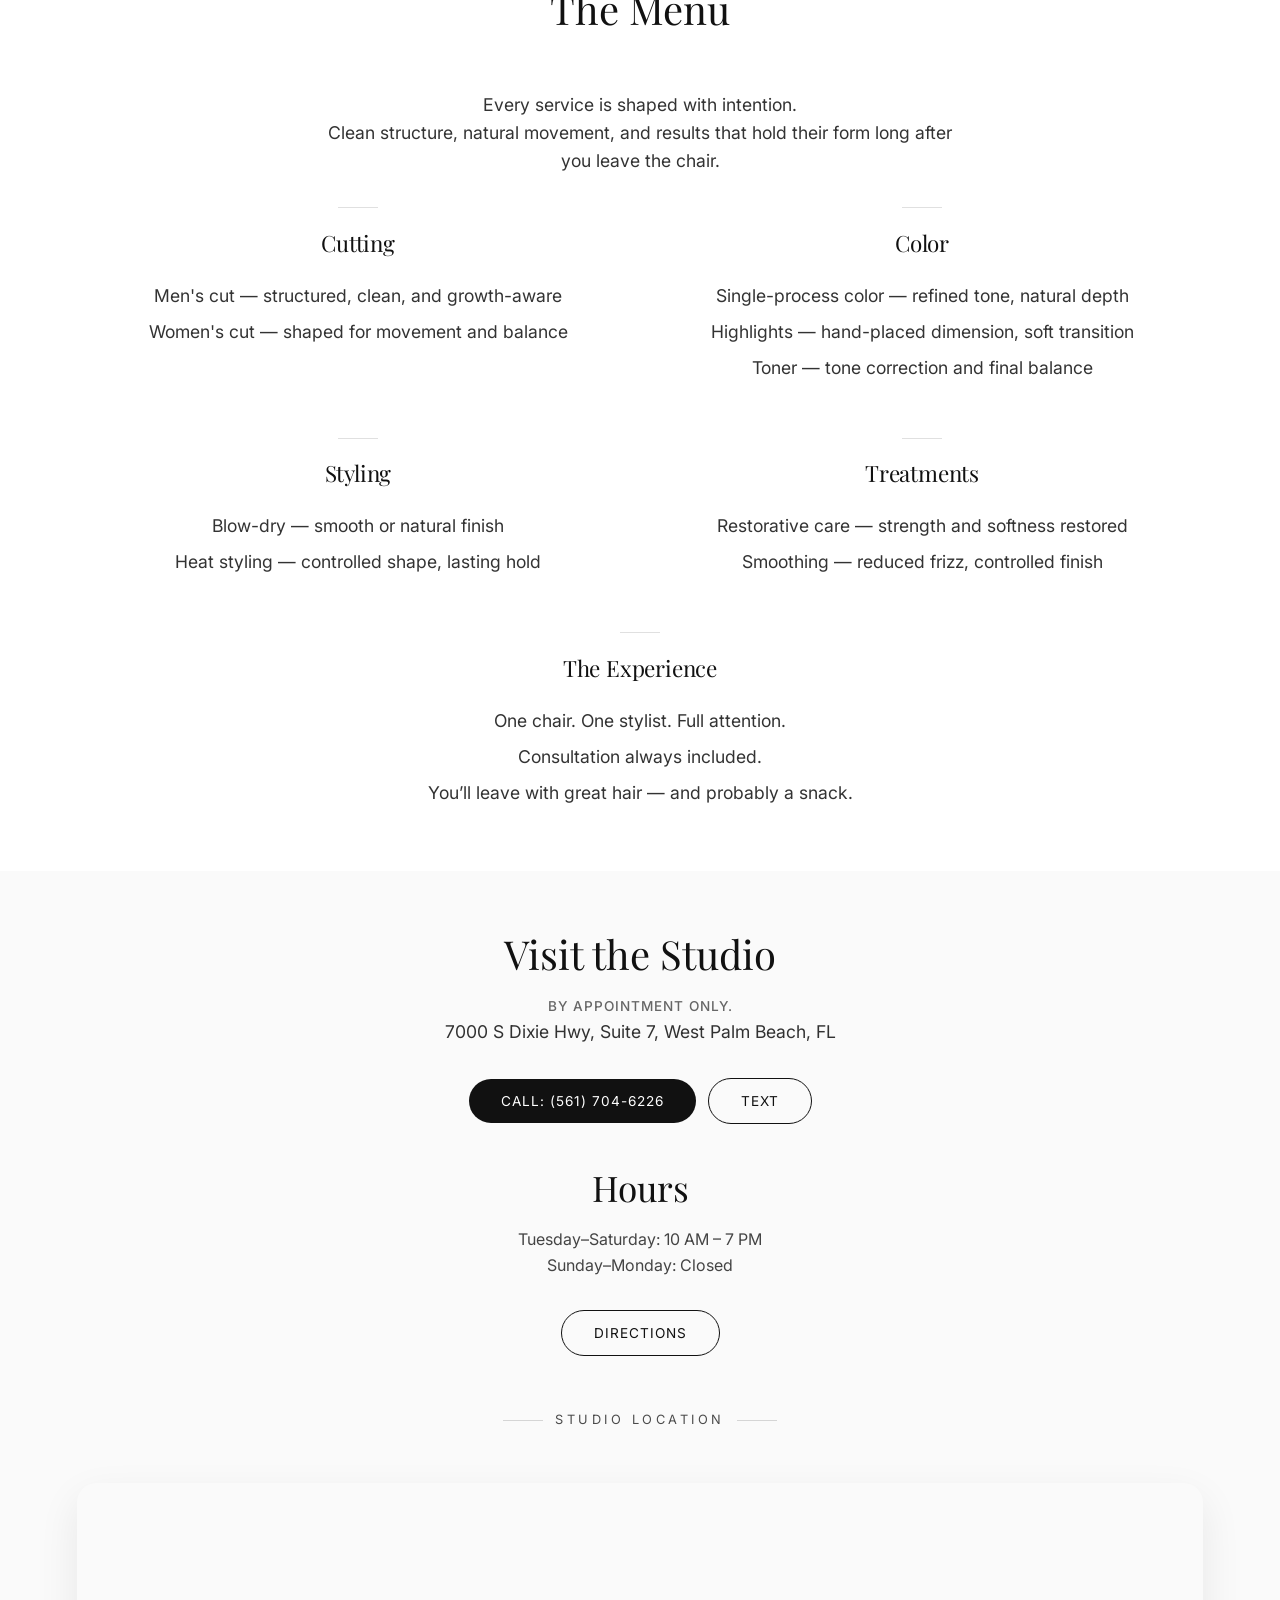
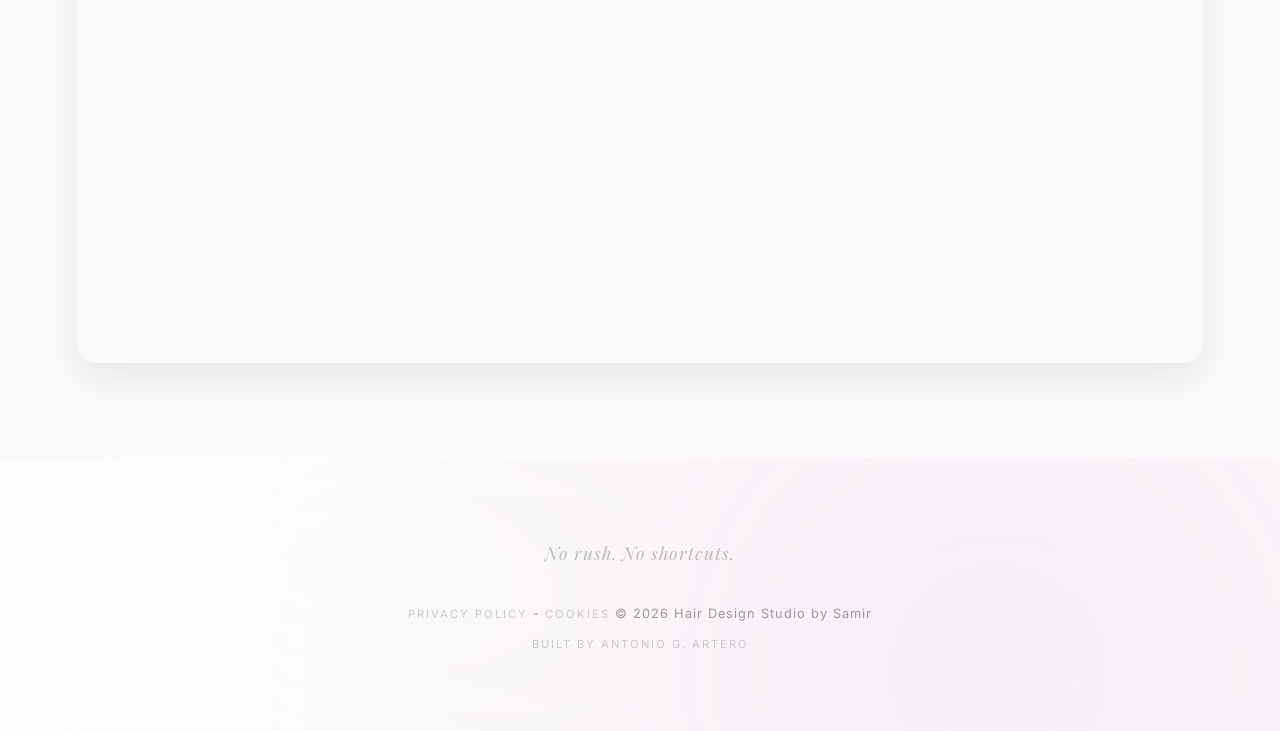
==== commit e1bbfcc2: "Added privacy policy and cookies policy" ====
--- a/index.html
+++ b/index.html
@@ -344,7 +344,11 @@
 
 <footer>
     <p class="footer-tagline">No rush. No shortcuts.</p>
+    <a href="/privacy-policy.html" class="footer-credit">Privacy Policy </a>
+    -
+    <a href="/cookies.html" class="footer-credit"> Cookies</a> 
     © 2026 Hair Design Studio by Samir
+
     <br>
     <a href="https://www.linkedin.com/in/antoniogartero" target="_blank" onclick="gtag('event','portfolio_click');" class="footer-credit">Built by Antonio G. Artero</a>
 </footer>
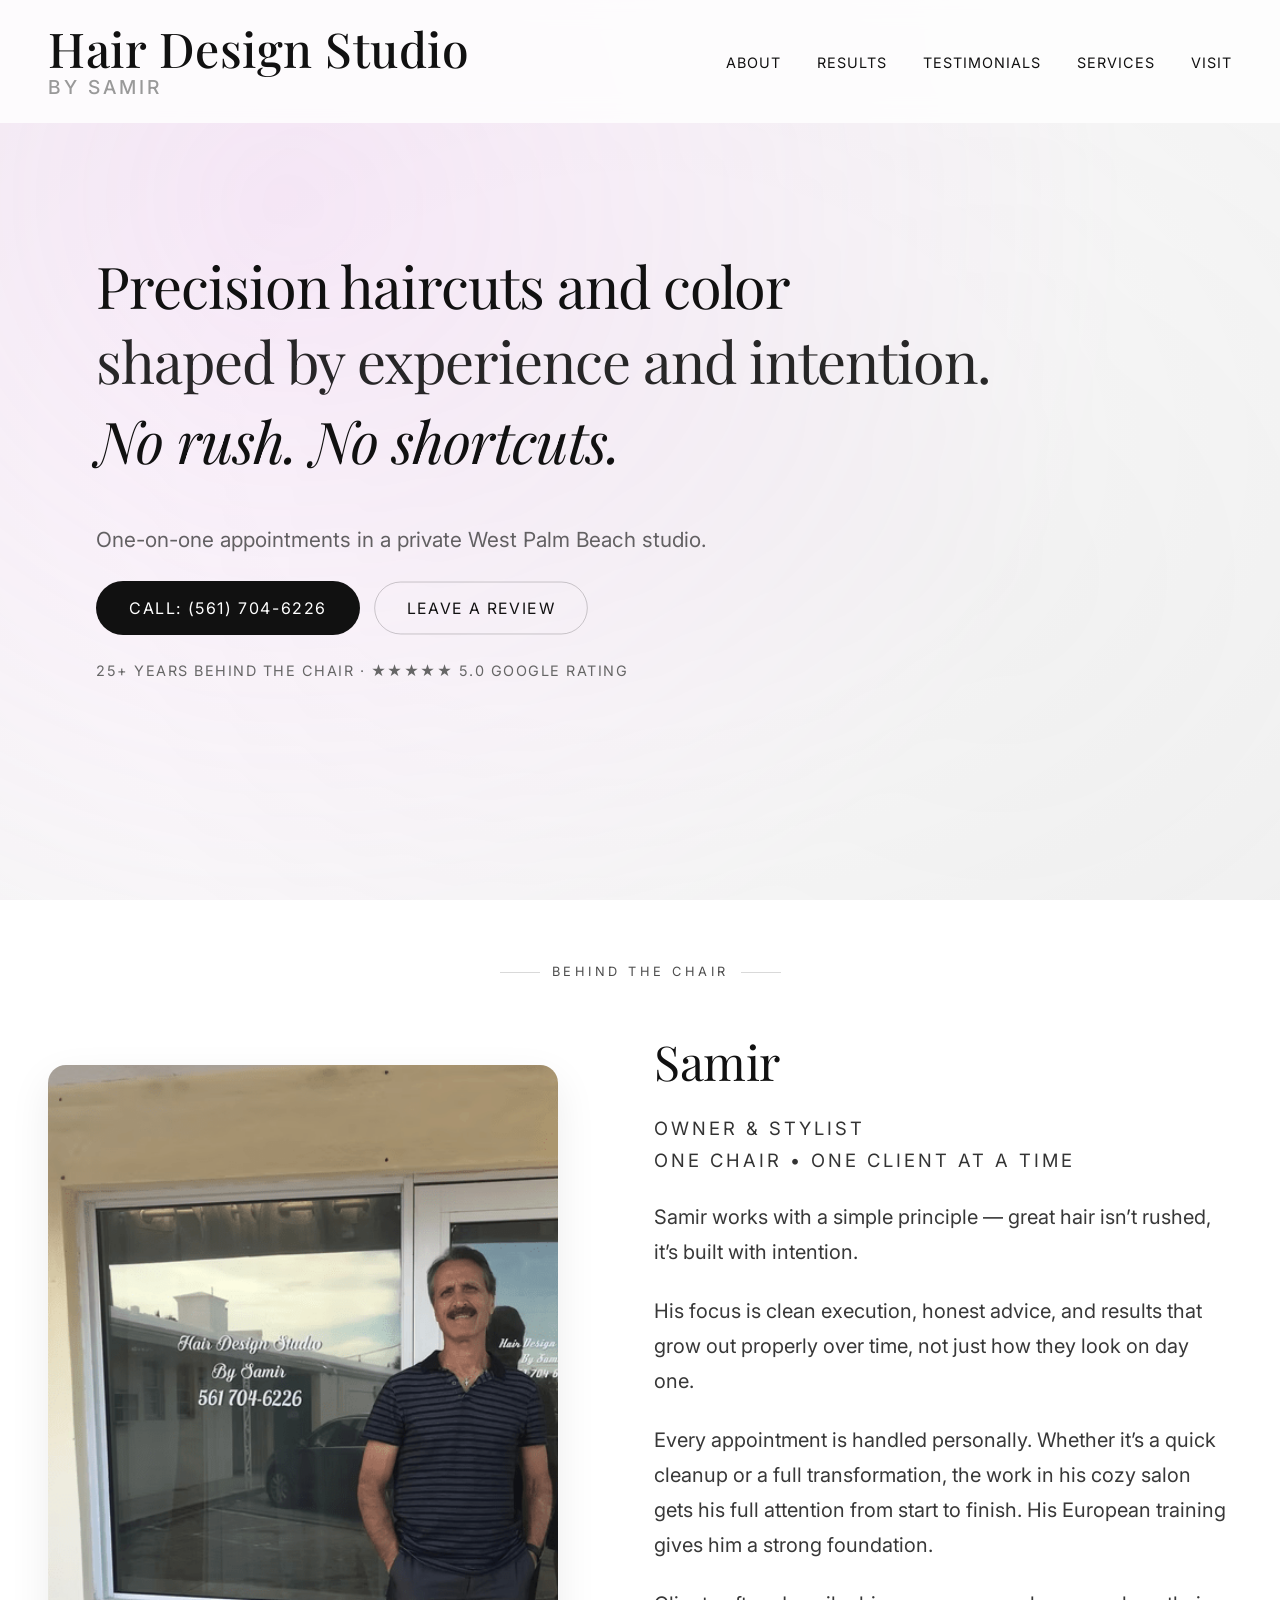
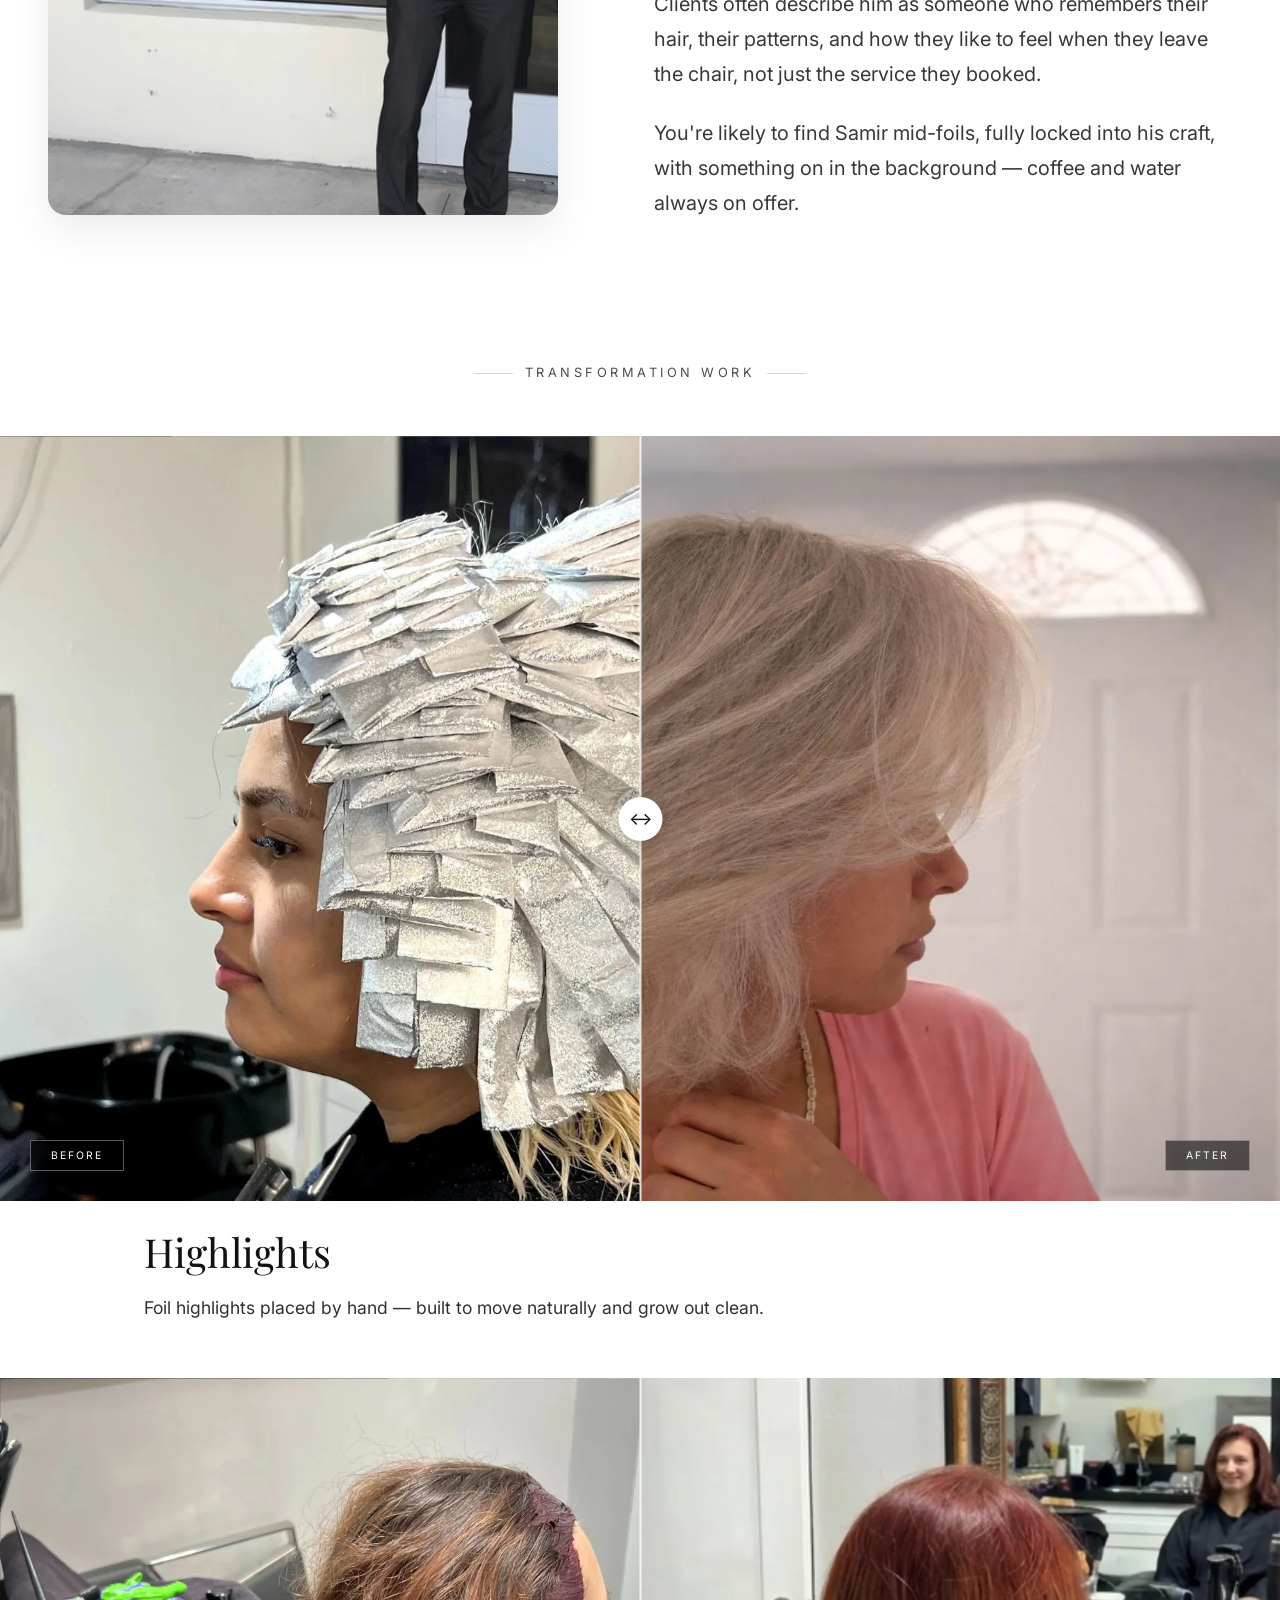
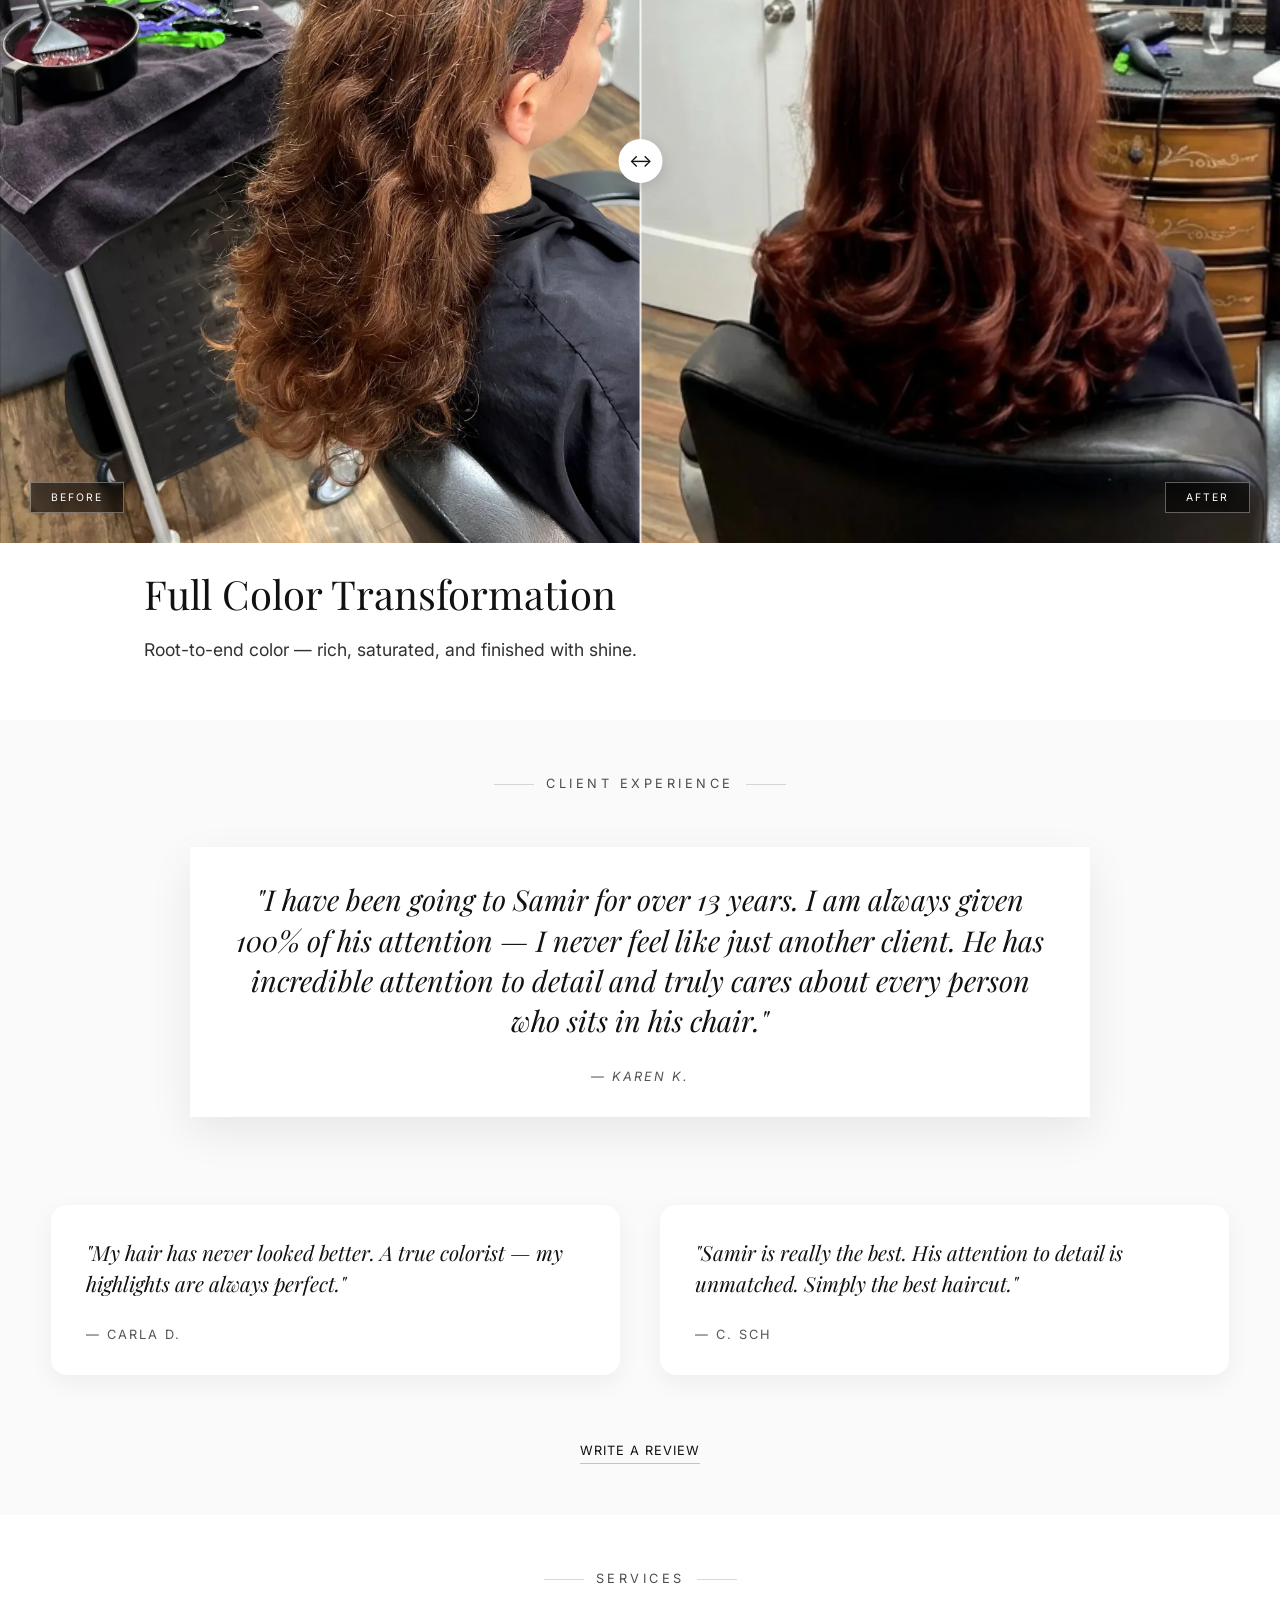
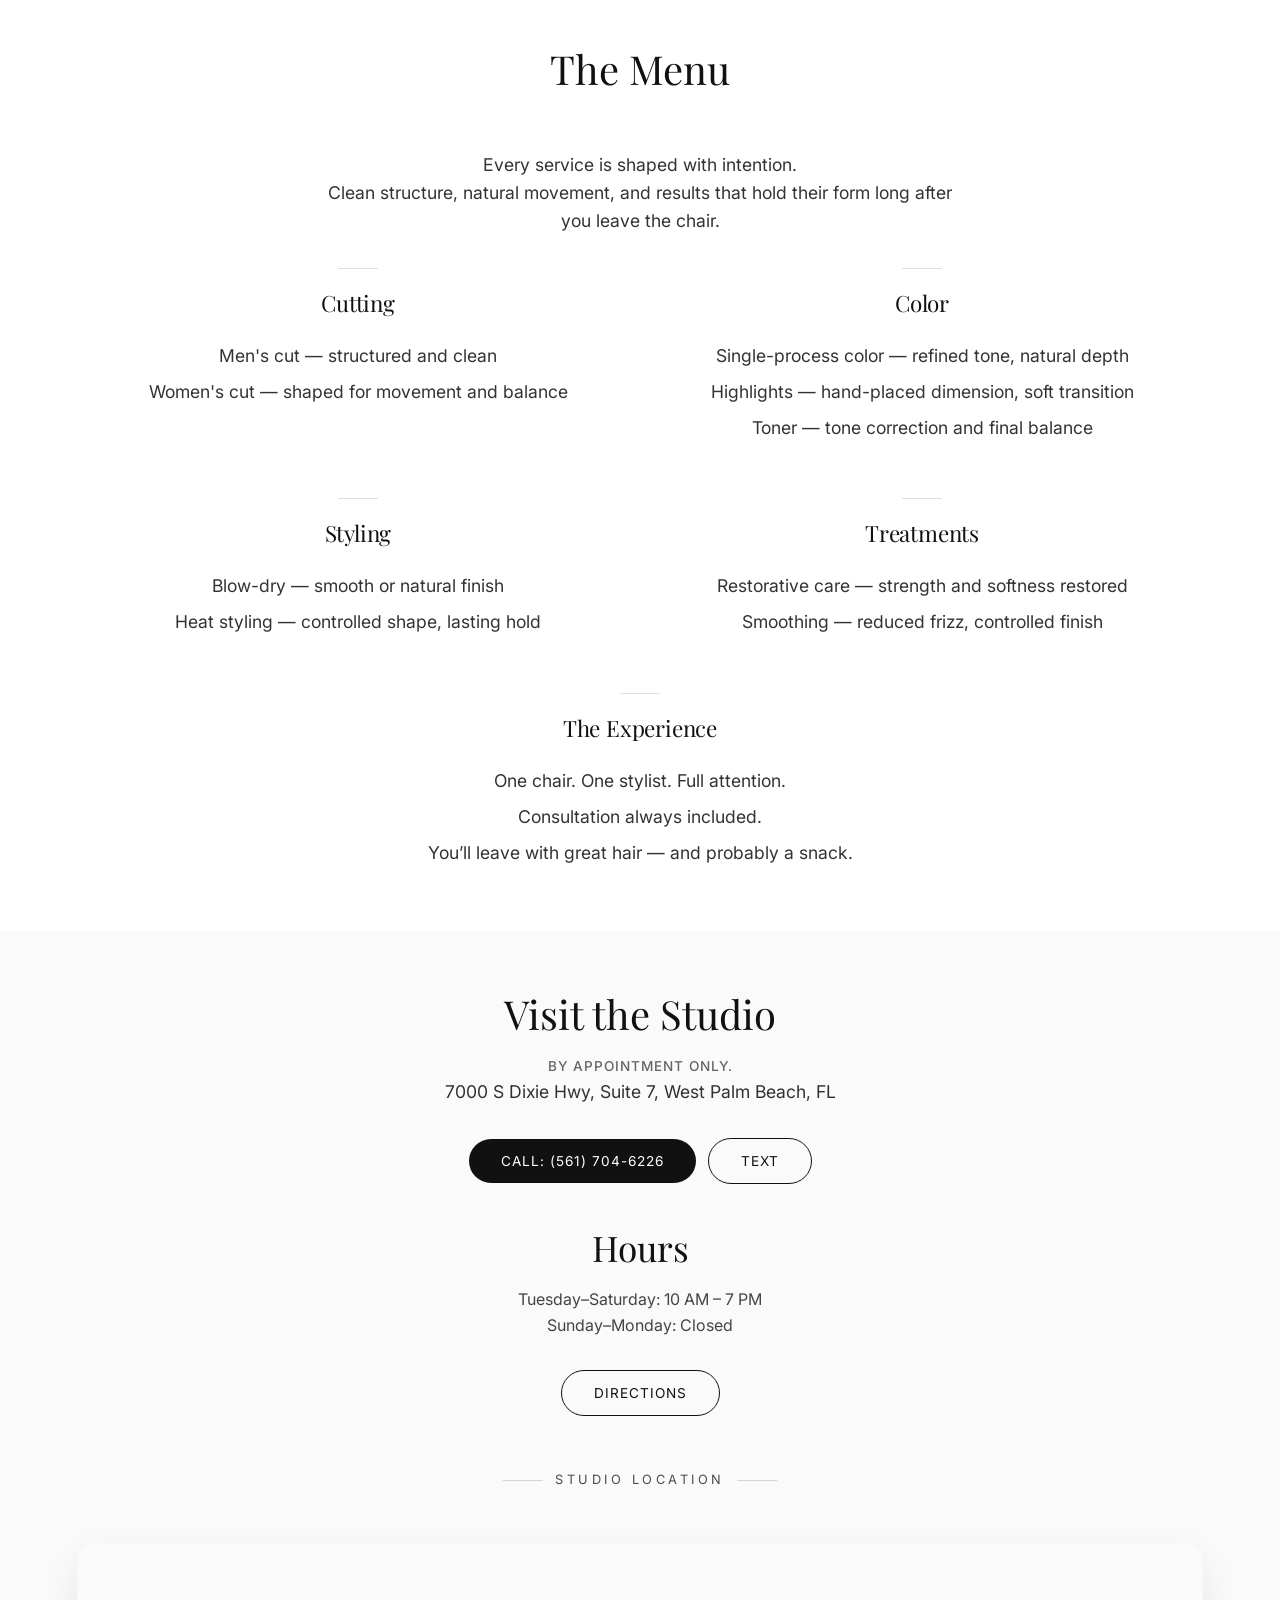
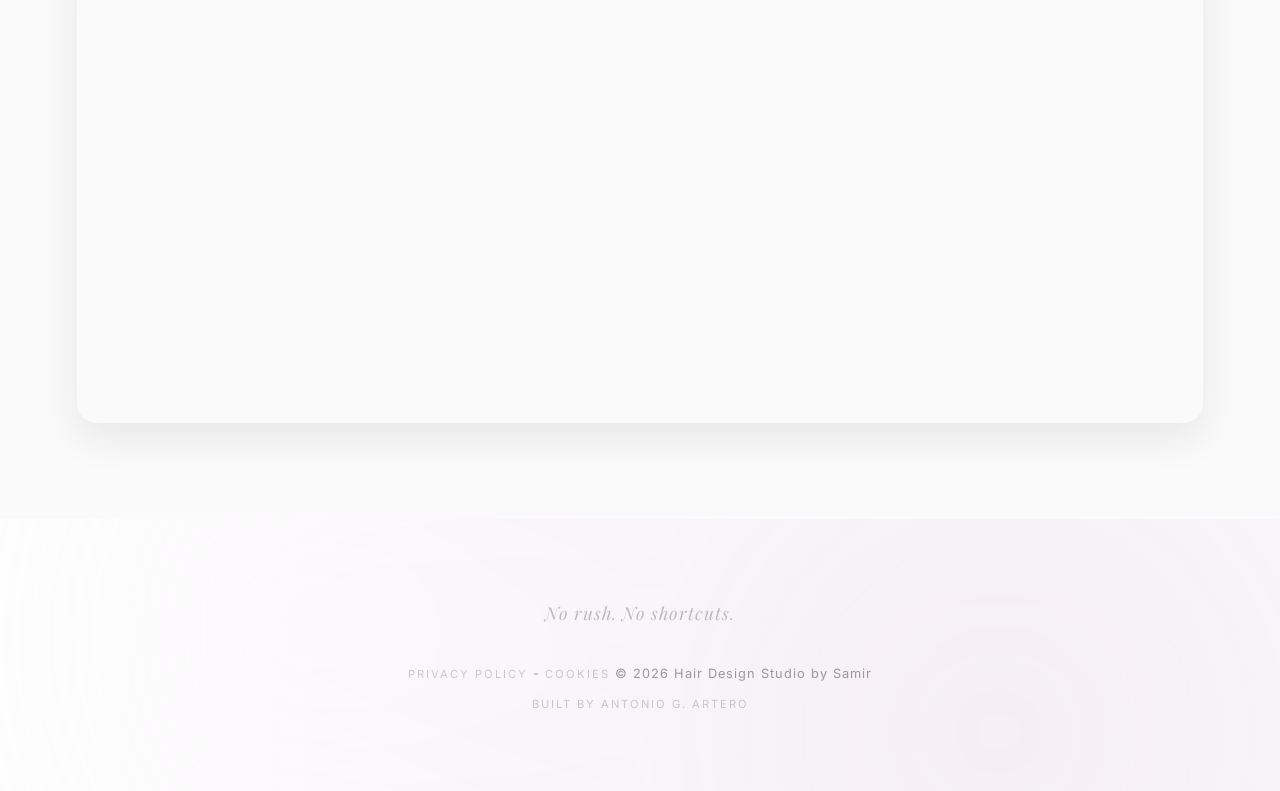
==== commit c0bc2a5d: "Slight wording changes, final touches" ====
--- a/index.html
+++ b/index.html
@@ -127,11 +127,11 @@
 
                 <p>His focus is clean execution, honest advice, and results that grow out properly over time, not just how they look on day one.</p>
 
-                <p>Every appointment is handled personally. Whether it’s a quick cleanup or a full transformation, the work gets full attention from start to finish.</p>
+                <p>Every appointment is handled personally. Whether it’s a quick cleanup or a full transformation, the work in his cozy salon gets his full attention from start to finish. His European training gives him a strong foundation.</p>
 
                 <p>Clients often describe him as someone who remembers their hair, their patterns, and how they like to feel when they leave the chair, not just the service they booked.</p>
 
-                <p>Usually mid-foils, with something on in the background, and fully locked into the craft.</p>
+                <p>You're likely to find Samir mid-foils, fully locked into his craft, with something on in the background — coffee and water always on offer.</p>
             </div>
         </div>
     </div>
@@ -158,7 +158,7 @@
             <span class="label-after">After</span>
         </div>
         <div class="card-text">
-            <h2>Highlights & Color</h2>
+            <h2>Highlights</h2>
             <p>Foil highlights placed by hand — built to move naturally and grow out clean.</p>
         </div>
     </div>
@@ -181,7 +181,7 @@
         </div>
         <div class="card-text">
             <h2>Full Color Transformation</h2>
-            <p>Root to end color — rich, saturated, and finished with movement and shine.</p>
+            <p>Root-to-end color — rich, saturated, and finished with shine.</p>
         </div>
     </div>
 
@@ -247,7 +247,7 @@
                 <h3>Cutting</h3>
                 <summary><h3>Cutting</h3></summary>
                 <div class="details-content">
-                    <p>Men's cut — structured, clean, and growth-aware</p>
+                    <p>Men's cut — structured and clean</p>
                     <p>Women's cut — shaped for movement and balance</p>
                 </div>
             </details>
